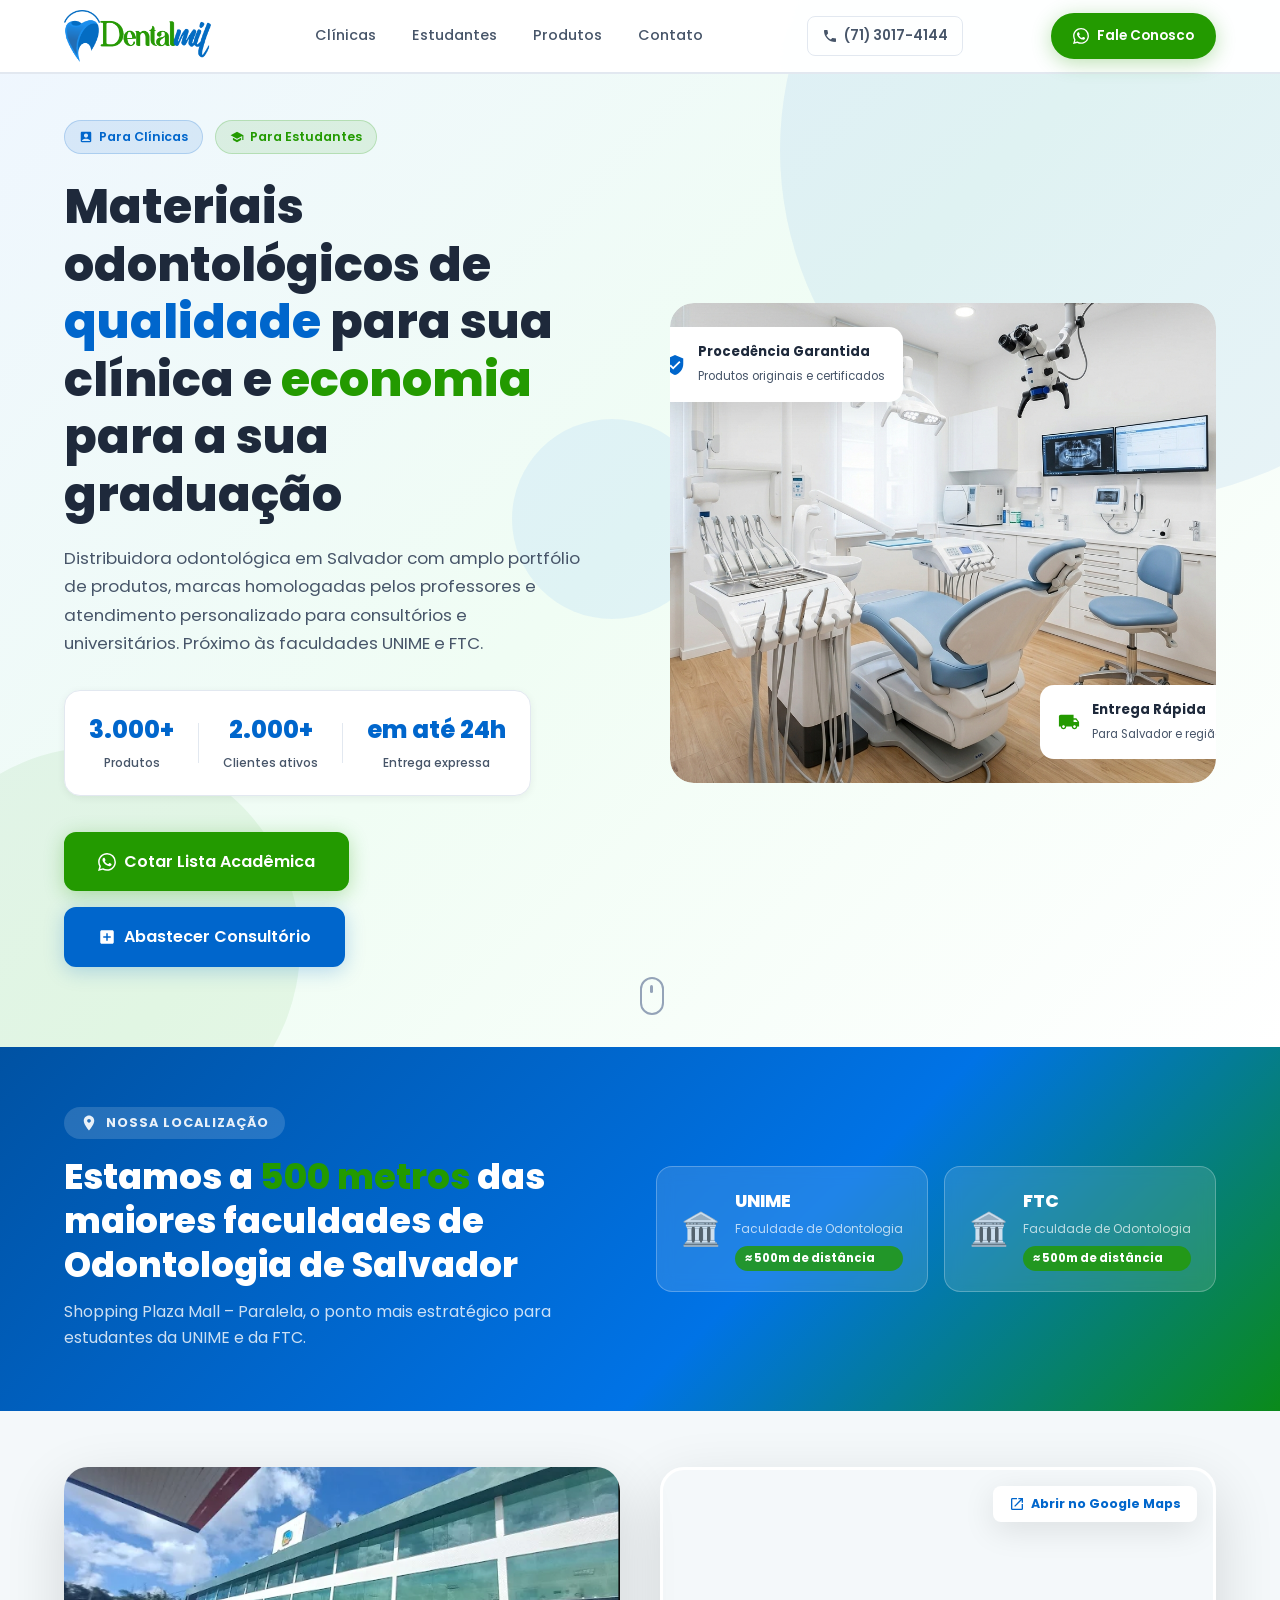
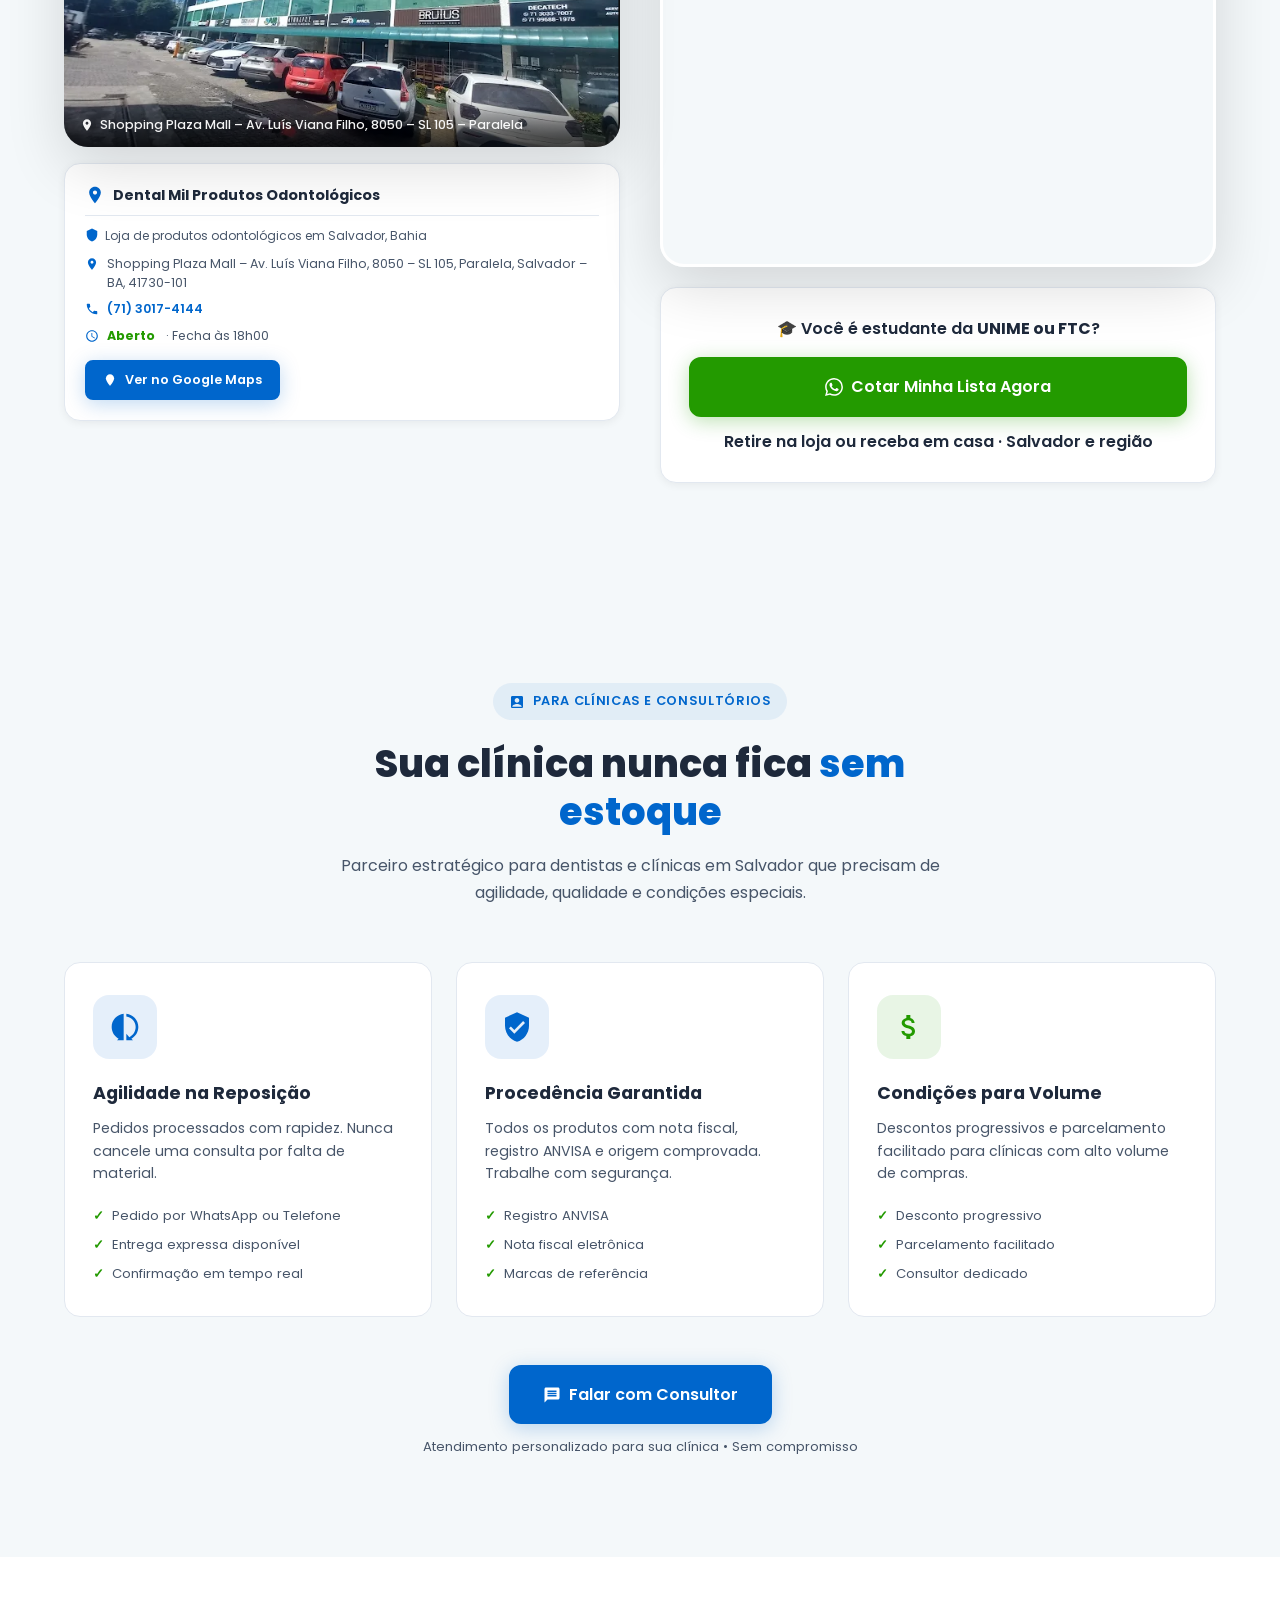
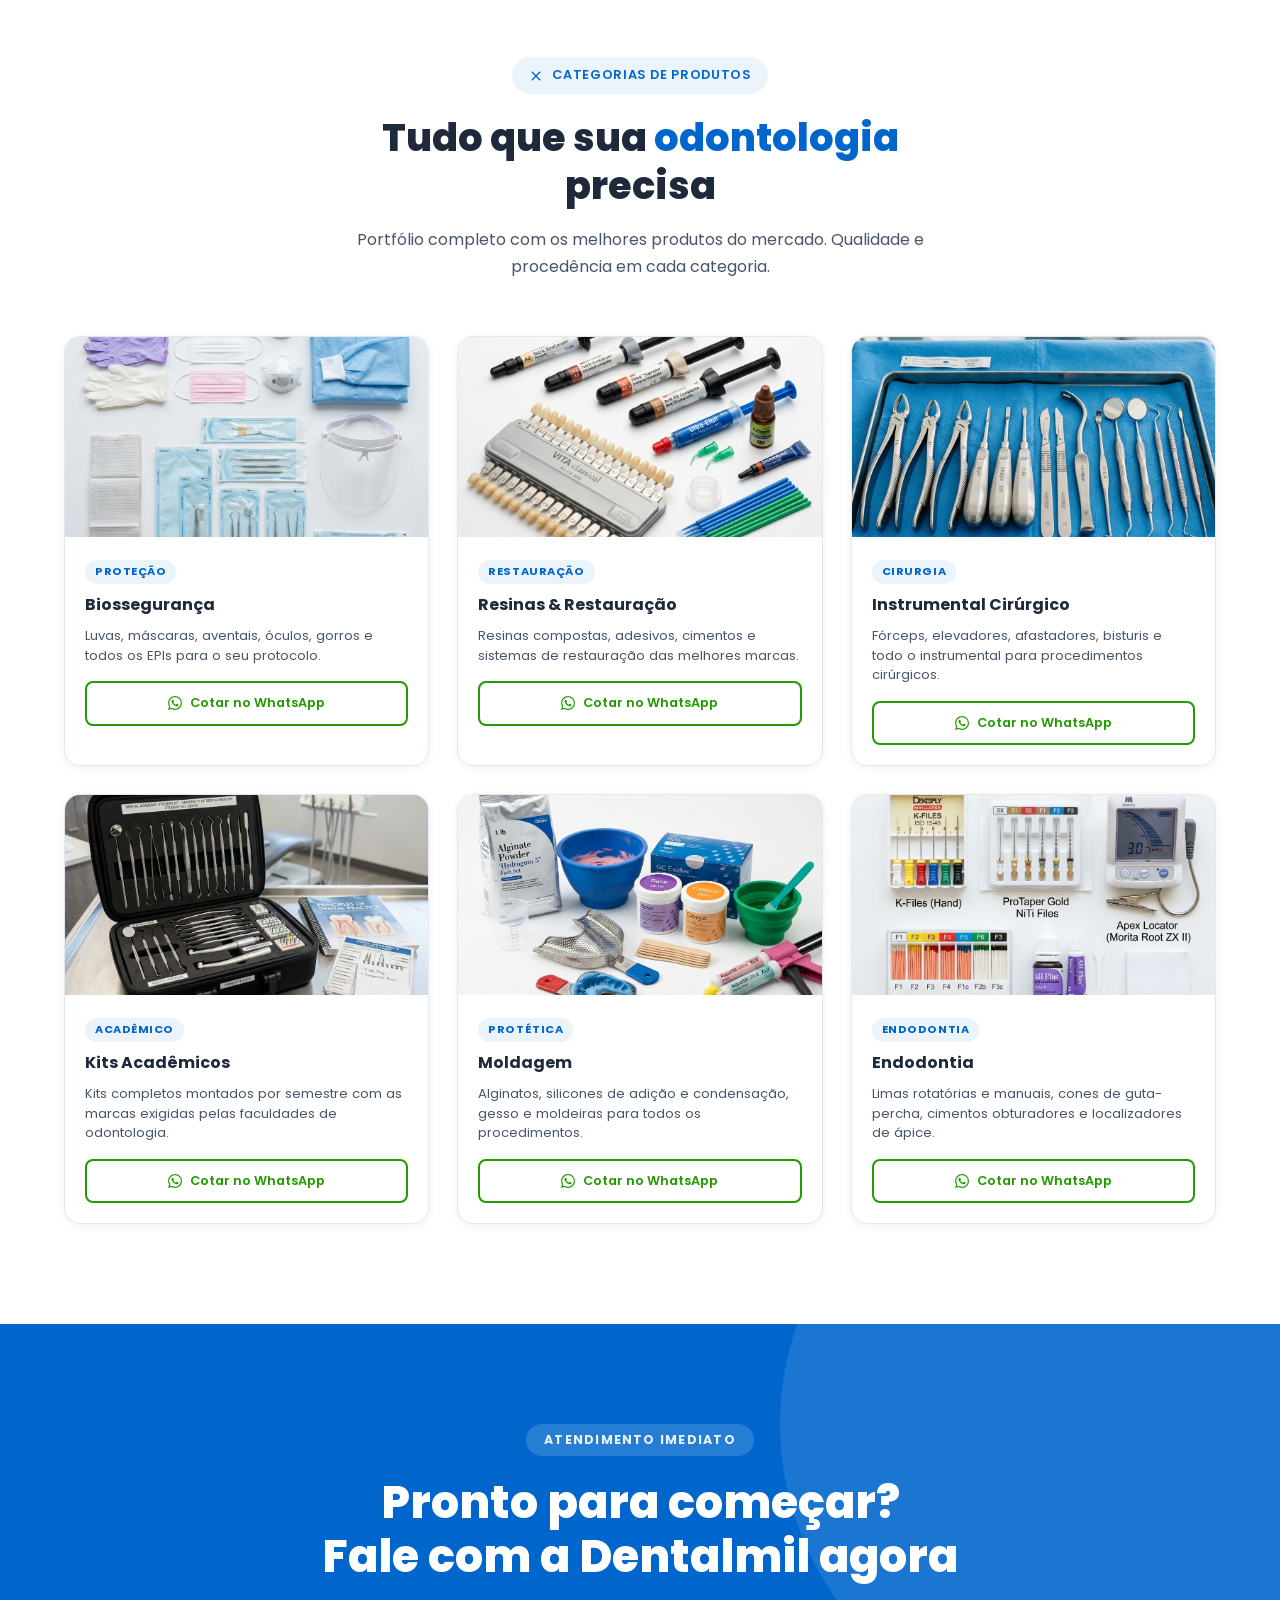
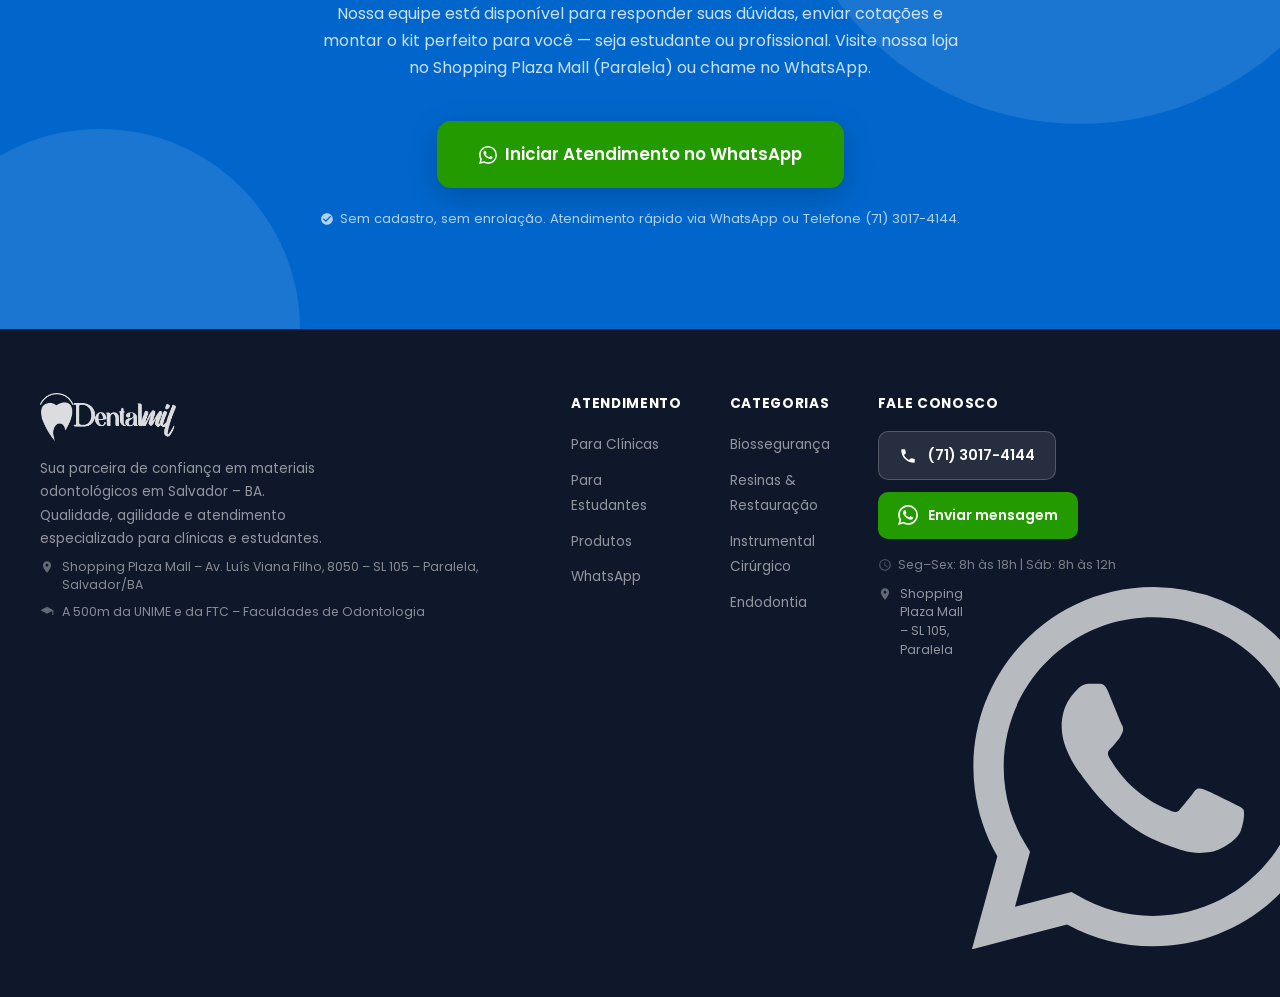
==== index.html @ b2ae80f4 "style: remove foto extra do campus e expande card de endereco para largura total" ====
<!DOCTYPE html>
<html lang="pt-BR">
<head>
  <meta charset="UTF-8" />
  <meta name="viewport" content="width=device-width, initial-scale=1.0" />
  <title>Dentalmil – Distribuidora de Materiais Odontológicos | Clínicas e Estudantes</title>
  <meta name="description" content="A Dentalmil é sua distribuidora odontológica de confiança. Materiais de qualidade para clínicas, consultórios e estudantes de odontologia. Kits acadêmicos, biossegurança, resinas, instrumental cirúrgico e muito mais." />
  <meta name="keywords" content="distribuidora odontológica, materiais odontológicos, kit estudante odontologia, biossegurança odontologia, resinas dentais, instrumental cirúrgico, Dentalmil" />
  <meta property="og:title" content="Dentalmil – Materiais Odontológicos de Qualidade" />
  <meta property="og:description" content="Distribuidora odontológica para clínicas e estudantes. Qualidade garantida, agilidade na entrega." />
  <meta property="og:type" content="website" />
  <link rel="preconnect" href="https://fonts.googleapis.com" />
  <link rel="preconnect" href="https://fonts.gstatic.com" crossorigin />
  <link href="https://fonts.googleapis.com/css2?family=Poppins:wght@300;400;500;600;700;800;900&display=swap" rel="stylesheet" />
<!DOCTYPE html>
<html lang="pt-BR">
<head>
  <meta charset="UTF-8" />
  <meta name="viewport" content="width=device-width, initial-scale=1.0" />
  <title>Dentalmil – Distribuidora de Materiais Odontológicos | Clínicas e Estudantes</title>
  <meta name="description" content="A Dentalmil é sua distribuidora odontológica de confiança em Salvador. Materiais de qualidade para clínicas, consultórios e estudantes de odontologia. Kits acadêmicos, biossegurança, resinas, instrumental cirúrgico e muito mais." />
  <meta name="keywords" content="distribuidora odontológica, materiais odontológicos, kit estudante odontologia, biossegurança odontologia, resinas dentais, instrumental cirúrgico, Dentalmil, Salvador, Paralela, Unime, FTC" />
  <meta property="og:title" content="Dentalmil – Materiais Odontológicos de Qualidade" />
  <meta property="og:description" content="Distribuidora odontológica para clínicas e estudantes em Salvador. Qualidade garantida, agilidade na entrega." />
  <meta property="og:type" content="website" />
  <link rel="preconnect" href="https://fonts.googleapis.com" />
  <link rel="preconnect" href="https://fonts.gstatic.com" crossorigin />
  <link href="https://fonts.googleapis.com/css2?family=Poppins:wght@300;400;500;600;700;800;900&display=swap" rel="stylesheet" />
  <link rel="stylesheet" href="style.css" />
</head>
<body>

  <!-- HEADER FIXO -->
  <header id="header" class="header">
    <div class="header-inner container">
      <a href="#home" class="logo" id="logo-link" aria-label="Dentalmil - Página Inicial">
        <img src="images/logo_dentalmil.png" alt="Dentalmil - Distribuidora de Produtos Odontológicos" class="logo-img" />
      </a>
      <nav class="nav" id="main-nav">
        <ul class="nav-list">
          <li><a href="#clinicas" class="nav-link" id="nav-clinicas">Clínicas</a></li>
          <li><a href="#academico" class="nav-link" id="nav-estudantes">Estudantes</a></li>
          <li><a href="#produtos" class="nav-link" id="nav-produtos">Produtos</a></li>
          <li><a href="#contato" class="nav-link" id="nav-contato">Contato</a></li>
        </ul>
      </nav>
      <a href="tel:+557130174144" class="header-phone" id="header-phone-btn">
        <svg width="16" height="16" viewBox="0 0 24 24" fill="currentColor"><path d="M6.62 10.79c1.44 2.83 3.76 5.14 6.59 6.59l2.2-2.2c.27-.27.67-.36 1.02-.24 1.12.37 2.33.57 3.57.57.55 0 1 .45 1 1V20c0 .55-.45 1-1 1-9.39 0-17-7.61-17-17 0-.55.45-1 1-1h3.5c.55 0 1 .45 1 1 0 1.25.2 2.45.57 3.57.11.35.03.74-.25 1.02l-2.2 2.2z"/></svg>
        (71) 3017-4144
      </a>
      <a href="https://wa.me/5571992194601?text=Ol%C3%A1!%20Vim%20pelo%20site%20da%20Dentalmil%20e%20gostaria%20de%20fazer%20uma%20cota%C3%A7%C3%A3o." target="_blank" rel="noopener noreferrer" class="btn btn-whatsapp btn-pill header-cta" id="header-cta-btn">
        <svg class="icon-whatsapp" viewBox="0 0 24 24" fill="currentColor"><path d="M17.472 14.382c-.297-.149-1.758-.867-2.03-.967-.273-.099-.471-.148-.67.15-.197.297-.767.966-.94 1.164-.173.199-.347.223-.644.075-.297-.15-1.255-.463-2.39-1.475-.883-.788-1.48-1.761-1.653-2.059-.173-.297-.018-.458.13-.606.134-.133.298-.347.446-.52.149-.174.198-.298.298-.497.099-.198.05-.371-.025-.52-.075-.149-.669-1.612-.916-2.207-.242-.579-.487-.5-.669-.51-.173-.008-.371-.01-.57-.01-.198 0-.52.074-.792.372-.272.297-1.04 1.016-1.04 2.479 0 1.462 1.065 2.875 1.213 3.074.149.198 2.096 3.2 5.077 4.487.709.306 1.262.489 1.694.625.712.227 1.36.195 1.871.118.571-.085 1.758-.719 2.006-1.413.248-.694.248-1.289.173-1.413-.074-.124-.272-.198-.57-.347m-5.421 7.403h-.004a9.87 9.87 0 01-5.031-1.378l-.361-.214-3.741.982.998-3.648-.235-.374a9.86 9.86 0 01-1.51-5.26c.001-5.45 4.436-9.884 9.888-9.884 2.64 0 5.122 1.03 6.988 2.898a9.825 9.825 0 012.893 6.994c-.003 5.45-4.437 9.884-9.885 9.884m8.413-18.297A11.815 11.815 0 0012.05 0C5.495 0 .16 5.335.157 11.892c0 2.096.547 4.142 1.588 5.945L.057 24l6.305-1.654a11.882 11.882 0 005.683 1.448h.005c6.554 0 11.89-5.335 11.893-11.893a11.821 11.821 0 00-3.48-8.413z"/></svg>
        Fale Conosco
      </a>
      <button class="hamburger" id="hamburger-btn" aria-label="Abrir menu">
        <span></span><span></span><span></span>
      </button>
    </div>
    <div class="mobile-nav" id="mobile-nav">
      <ul class="mobile-nav-list">
        <li><a href="#clinicas" class="mobile-nav-link" id="mob-nav-clinicas">Clínicas</a></li>
        <li><a href="#academico" class="mobile-nav-link" id="mob-nav-estudantes">Estudantes</a></li>
        <li><a href="#produtos" class="mobile-nav-link" id="mob-nav-produtos">Produtos</a></li>
        <li><a href="#contato" class="mobile-nav-link" id="mob-nav-contato">Contato</a></li>
        <li><a href="tel:+557130174144" class="mobile-nav-link" id="mob-nav-phone">📞 (71) 3017-4144</a></li>
        <li><a href="https://wa.me/5571992194601?text=Ol%C3%A1!%20Vim%20pelo%20site%20da%20Dentalmil." target="_blank" class="btn btn-whatsapp btn-pill mobile-cta" id="mob-cta-btn">Fale Conosco</a></li>
      </ul>
    </div>
  </header>

  <!-- HERO -->
  <section id="home" class="hero">
    <div class="hero-bg-shapes">
      <div class="shape shape-1"></div>
      <div class="shape shape-2"></div>
      <div class="shape shape-3"></div>
    </div>
    <div class="container hero-inner">
      <div class="hero-content" data-animate="fade-up">
        <div class="hero-badges">
          <span class="badge badge-clinic" id="badge-clinic">
            <svg width="14" height="14" viewBox="0 0 24 24" fill="currentColor"><path d="M19 3H5c-1.1 0-2 .9-2 2v14c0 1.1.9 2 2 2h14c1.1 0 2-.9 2-2V5c0-1.1-.9-2-2-2zm-7 3c1.93 0 3.5 1.57 3.5 3.5S13.93 13 12 13s-3.5-1.57-3.5-3.5S10.07 6 12 6zm7 13H5v-.23c0-.62.28-1.2.76-1.58C7.47 15.82 9.64 15 12 15s4.53.82 6.24 2.19c.48.38.76.97.76 1.58V19z"/></svg>
            Para Clínicas
          </span>
          <span class="badge badge-student" id="badge-student">
            <svg width="14" height="14" viewBox="0 0 24 24" fill="currentColor"><path d="M5 13.18v4L12 21l7-3.82v-4L12 17l-7-3.82zM12 3L1 9l11 6 9-4.91V17h2V9L12 3z"/></svg>
            Para Estudantes
          </span>
        </div>
        <h1 class="hero-title">Materiais odontológicos de <span class="highlight-blue">qualidade</span> para sua clínica e <span class="highlight-green">economia</span> para a sua graduação</h1>
        <p class="hero-subtitle">Distribuidora odontológica em Salvador com amplo portfólio de produtos, marcas homologadas pelos professores e atendimento personalizado para consultórios e universitários. Próximo às faculdades UNIME e FTC.</p>
        <div class="hero-stats">
          <div class="stat" id="stat-brands"><strong>3.000+</strong><span>Produtos</span></div>
          <div class="stat-divider"></div>
          <div class="stat" id="stat-clients"><strong>2.000+</strong><span>Clientes ativos</span></div>
          <div class="stat-divider"></div>
          <div class="stat" id="stat-delivery"><strong>em até 24h</strong><span>Entrega expressa</span></div>
        </div>
        <div class="hero-ctas">
          <a href="https://wa.me/5571992194601?text=Ol%C3%A1!%20Vim%20pelo%20site%20da%20Dentalmil%20e%20gostaria%20de%20cotar%20minha%20lista%20acad%C3%AAmica." target="_blank" rel="noopener noreferrer" class="btn btn-whatsapp btn-lg" id="hero-cta-student">
            <svg class="icon-whatsapp" viewBox="0 0 24 24" fill="currentColor"><path d="M17.472 14.382c-.297-.149-1.758-.867-2.03-.967-.273-.099-.471-.148-.67.15-.197.297-.767.966-.94 1.164-.173.199-.347.223-.644.075-.297-.15-1.255-.463-2.39-1.475-.883-.788-1.48-1.761-1.653-2.059-.173-.297-.018-.458.13-.606.134-.133.298-.347.446-.52.149-.174.198-.298.298-.497.099-.198.05-.371-.025-.52-.075-.149-.669-1.612-.916-2.207-.242-.579-.487-.5-.669-.51-.173-.008-.371-.01-.57-.01-.198 0-.52.074-.792.372-.272.297-1.04 1.016-1.04 2.479 0 1.462 1.065 2.875 1.213 3.074.149.198 2.096 3.2 5.077 4.487.709.306 1.262.489 1.694.625.712.227 1.36.195 1.871.118.571-.085 1.758-.719 2.006-1.413.248-.694.248-1.289.173-1.413-.074-.124-.272-.198-.57-.347m-5.421 7.403h-.004a9.87 9.87 0 01-5.031-1.378l-.361-.214-3.741.982.998-3.648-.235-.374a9.86 9.86 0 01-1.51-5.26c.001-5.45 4.436-9.884 9.888-9.884 2.64 0 5.122 1.03 6.988 2.898a9.825 9.825 0 012.893 6.994c-.003 5.45-4.437 9.884-9.885 9.884m8.413-18.297A11.815 11.815 0 0012.05 0C5.495 0 .16 5.335.157 11.892c0 2.096.547 4.142 1.588 5.945L.057 24l6.305-1.654a11.882 11.882 0 005.683 1.448h.005c6.554 0 11.89-5.335 11.893-11.893a11.821 11.821 0 00-3.48-8.413z"/></svg>
            Cotar Lista Acadêmica
          </a>
          <a href="https://wa.me/5571992194601?text=Ol%C3%A1!%20Vim%20pelo%20site%20da%20Dentalmil%20e%20gostaria%20de%20abastecer%20meu%20consult%C3%B3rio." target="_blank" rel="noopener noreferrer" class="btn btn-primary btn-lg" id="hero-cta-clinic">
            <svg width="18" height="18" viewBox="0 0 24 24" fill="currentColor"><path d="M19 3H5c-1.1 0-2 .9-2 2v14c0 1.1.9 2 2 2h14c1.1 0 2-.9 2-2V5c0-1.1-.9-2-2-2zm-2 10h-4v4h-2v-4H7v-2h4V7h2v4h4v2z"/></svg>
            Abastecer Consultório
          </a>
        </div>
      </div>
      <div class="hero-visual" data-animate="fade-left">
        <div class="hero-image-wrapper">
          <img src="images/hero_dental_clinic.png" alt="Consultório odontológico moderno" class="hero-image" />
          <div class="hero-image-badge" id="hero-badge-trust">
            <svg width="22" height="22" viewBox="0 0 24 24" fill="#0066CC"><path d="M12 1L3 5v6c0 5.55 3.84 10.74 9 12 5.16-1.26 9-6.45 9-12V5l-9-4zm-2 16l-4-4 1.41-1.41L10 14.17l6.59-6.59L18 9l-8 8z"/></svg>
            <div><strong>Procedência Garantida</strong><span>Produtos originais e certificados</span></div>
          </div>
          <div class="hero-image-badge hero-image-badge--bottom" id="hero-badge-delivery">
            <svg width="22" height="22" viewBox="0 0 24 24" fill="#239A00"><path d="M20 8h-3V4H3c-1.1 0-2 .9-2 2v11h2c0 1.66 1.34 3 3 3s3-1.34 3-3h6c0 1.66 1.34 3 3 3s3-1.34 3-3h2v-5l-3-4zM6 18.5c-.83 0-1.5-.67-1.5-1.5s.67-1.5 1.5-1.5 1.5.67 1.5 1.5-.67 1.5-1.5 1.5zm13.5-9l1.96 2.5H17V9.5h2.5zm-1.5 9c-.83 0-1.5-.67-1.5-1.5s.67-1.5 1.5-1.5 1.5.67 1.5 1.5-.67 1.5-1.5 1.5z"/></svg>
            <div><strong>Entrega Rápida</strong><span>Para Salvador e região</span></div>
          </div>
        </div>
      </div>
    </div>
    <div class="scroll-indicator">
      <div class="scroll-mouse"><div class="scroll-wheel"></div></div>
    </div>
  </section>

  <!-- LOCALIZAÇÃO – BLOCO DESTAQUE -->
  <section id="localizacao" class="section-location">
    <div class="location-hero-bar">
      <div class="container location-hero-inner">
        <div class="location-hero-text">
          <span class="location-hero-label">
            <svg width="18" height="18" viewBox="0 0 24 24" fill="currentColor"><path d="M12 2C8.13 2 5 5.13 5 9c0 5.25 7 13 7 13s7-7.75 7-13c0-3.87-3.13-7-7-7zm0 9.5c-1.38 0-2.5-1.12-2.5-2.5s1.12-2.5 2.5-2.5 2.5 1.12 2.5 2.5-1.12 2.5-2.5 2.5z"/></svg>
            Nossa Localização
          </span>
          <h2 class="location-hero-title">Estamos a <span class="highlight-green">500 metros</span> das maiores faculdades de Odontologia de Salvador</h2>
          <p class="location-hero-sub">Shopping Plaza Mall – Paralela, o ponto mais estratégico para estudantes da UNIME e da FTC.</p>
        </div>
        <div class="location-dist-cards">
          <div class="dist-card dist-card--unime" id="dist-unime">
            <div class="dist-card-icon">🏛️</div>
            <div class="dist-card-info">
              <strong>UNIME</strong>
              <span>Faculdade de Odontologia</span>
              <div class="dist-pill">≈ 500m de distância</div>
            </div>
          </div>
          <div class="dist-card dist-card--ftc" id="dist-ftc">
            <div class="dist-card-icon">🏛️</div>
            <div class="dist-card-info">
              <strong>FTC</strong>
              <span>Faculdade de Odontologia</span>
              <div class="dist-pill">≈ 500m de distância</div>
            </div>
          </div>
        </div>
      </div>
    </div>

    <div class="container location-body">
      <!-- Coluna Esquerda: Fotos -->
      <div class="location-photos" data-animate="fade-right">
        <div class="location-photo-main">
          <img src="images/shopping_paralela.png" alt="Shopping Plaza Mall – Paralela, Salvador" loading="lazy" />
          <div class="location-photo-caption">
            <svg width="14" height="14" viewBox="0 0 24 24" fill="currentColor"><path d="M12 2C8.13 2 5 5.13 5 9c0 5.25 7 13 7 13s7-7.75 7-13c0-3.87-3.13-7-7-7zm0 9.5c-1.38 0-2.5-1.12-2.5-2.5s1.12-2.5 2.5-2.5 2.5 1.12 2.5 2.5-1.12 2.5-2.5 2.5z"/></svg>
            Shopping Plaza Mall – Av. Luís Viana Filho, 8050 – SL 105 – Paralela
          </div>
        </div>
        <div class="location-photo-secondary">
          <div class="location-info-card" id="location-info-card">
            <div class="loc-info-header">
              <svg width="20" height="20" viewBox="0 0 24 24" fill="#0066CC"><path d="M12 2C8.13 2 5 5.13 5 9c0 5.25 7 13 7 13s7-7.75 7-13c0-3.87-3.13-7-7-7zm0 9.5c-1.38 0-2.5-1.12-2.5-2.5s1.12-2.5 2.5-2.5 2.5 1.12 2.5 2.5-1.12 2.5-2.5 2.5z"/></svg>
              <strong>Dental Mil Produtos Odontológicos</strong>
            </div>
            <div class="loc-info-verified">
              <svg width="14" height="14" viewBox="0 0 24 24" fill="#0066CC"><path d="M12 1L3 5v6c0 5.55 3.84 10.74 9 12 5.16-1.26 9-6.45 9-12V5l-9-4z"/></svg>
              Loja de produtos odontológicos em Salvador, Bahia
            </div>
            <ul class="loc-info-list">
              <li>
                <svg width="14" height="14" viewBox="0 0 24 24" fill="currentColor"><path d="M12 2C8.13 2 5 5.13 5 9c0 5.25 7 13 7 13s7-7.75 7-13c0-3.87-3.13-7-7-7zm0 9.5c-1.38 0-2.5-1.12-2.5-2.5s1.12-2.5 2.5-2.5 2.5 1.12 2.5 2.5-1.12 2.5-2.5 2.5z"/></svg>
                <span>Shopping Plaza Mall – Av. Luís Viana Filho, 8050 – SL 105, Paralela, Salvador – BA, 41730-101</span>
              </li>
              <li>
                <svg width="14" height="14" viewBox="0 0 24 24" fill="currentColor"><path d="M6.62 10.79c1.44 2.83 3.76 5.14 6.59 6.59l2.2-2.2c.27-.27.67-.36 1.02-.24 1.12.37 2.33.57 3.57.57.55 0 1 .45 1 1V20c0 .55-.45 1-1 1-9.39 0-17-7.61-17-17 0-.55.45-1 1-1h3.5c.55 0 1 .45 1 1 0 1.25.2 2.45.57 3.57.11.35.03.74-.25 1.02l-2.2 2.2z"/></svg>
                <a href="tel:+557130174144">(71) 3017-4144</a>
              </li>
              <li>
                <svg width="14" height="14" viewBox="0 0 24 24" fill="currentColor"><path d="M11.99 2C6.47 2 2 6.48 2 12s4.47 10 9.99 10C17.52 22 22 17.52 22 12S17.52 2 11.99 2zM12 20c-4.42 0-8-3.58-8-8s3.58-8 8-8 8 3.58 8 8-3.58 8-8 8zm.5-13H11v6l5.25 3.15.75-1.23-4.5-2.67V7z"/></svg>
                <span class="loc-open">Aberto</span>&nbsp;· Fecha às 18h00
              </li>
            </ul>
            <a href="https://maps.google.com/?q=Shopping+Plaza+Mall+Av+Luis+Viana+Filho+8050+SL+105+Paralela+Salvador+BA" target="_blank" rel="noopener noreferrer" class="btn btn-primary btn-sm loc-maps-btn" id="loc-maps-btn">
              <svg width="14" height="14" viewBox="0 0 24 24" fill="currentColor"><path d="M12 2C8.13 2 5 5.13 5 9c0 5.25 7 13 7 13s7-7.75 7-13c0-3.87-3.13-7-7-7z"/></svg>
              Ver no Google Maps
            </a>
          </div>
        </div>
      </div>

      <!-- Coluna Direita: Mapa -->
      <div class="location-map-col" data-animate="fade-left">
        <div class="location-map-wrapper" id="location-map">
          <iframe
            title="Localização Dental Mil – Shopping Plaza Mall Paralela Salvador"
            src="https://maps.google.com/maps?q=Shopping+Plaza+Mall+Av+Luis+Viana+Filho+8050+Paralela+Salvador+BA+Brazil&output=embed&z=16"
            width="100%" height="100%"
            style="border:0;" allowfullscreen="" loading="lazy"
            referrerpolicy="no-referrer-when-downgrade">
          </iframe>
          <a href="https://maps.google.com/?q=Shopping+Plaza+Mall+Av+Luis+Viana+Filho+8050+SL+105+Paralela+Salvador+BA" target="_blank" rel="noopener noreferrer" class="map-open-btn" id="map-open-btn">
            <svg width="16" height="16" viewBox="0 0 24 24" fill="currentColor"><path d="M19 19H5V5h7V3H5a2 2 0 00-2 2v14a2 2 0 002 2h14a2 2 0 002-2v-7h-2v7zM14 3v2h3.59l-9.83 9.83 1.41 1.41L19 6.41V10h2V3h-7z"/></svg>
            Abrir no Google Maps
          </a>
        </div>
        <div class="location-cta-box" id="location-cta-box">
          <p>🎓 Você é estudante da <strong>UNIME ou FTC</strong>?</p>
          <a href="https://wa.me/5571992194601?text=Ol%C3%A1!%20Sou%20estudante%20da%20UNIME%2FFTC%20e%20gostaria%20de%20cotar%20minha%20lista%20acad%C3%AAmica." target="_blank" rel="noopener noreferrer" class="btn btn-whatsapp btn-lg" id="loc-cta-student-btn">
            <svg class="icon-whatsapp" viewBox="0 0 24 24" fill="currentColor"><path d="M17.472 14.382c-.297-.149-1.758-.867-2.03-.967-.273-.099-.471-.148-.67.15-.197.297-.767.966-.94 1.164-.173.199-.347.223-.644.075-.297-.15-1.255-.463-2.39-1.475-.883-.788-1.48-1.761-1.653-2.059-.173-.297-.018-.458.13-.606.134-.133.298-.347.446-.52.149-.174.198-.298.298-.497.099-.198.05-.371-.025-.52-.075-.149-.669-1.612-.916-2.207-.242-.579-.487-.5-.669-.51-.173-.008-.371-.01-.57-.01-.198 0-.52.074-.792.372-.272.297-1.04 1.016-1.04 2.479 0 1.462 1.065 2.875 1.213 3.074.149.198 2.096 3.2 5.077 4.487.709.306 1.262.489 1.694.625.712.227 1.36.195 1.871.118.571-.085 1.758-.719 2.006-1.413.248-.694.248-1.289.173-1.413-.074-.124-.272-.198-.57-.347m-5.421 7.403h-.004a9.87 9.87 0 01-5.031-1.378l-.361-.214-3.741.982.998-3.648-.235-.374a9.86 9.86 0 01-1.51-5.26c.001-5.45 4.436-9.884 9.888-9.884 2.64 0 5.122 1.03 6.988 2.898a9.825 9.825 0 012.893 6.994c-.003 5.45-4.437 9.884-9.885 9.884m8.413-18.297A11.815 11.815 0 0012.05 0C5.495 0 .16 5.335.157 11.892c0 2.096.547 4.142 1.588 5.945L.057 24l6.305-1.654a11.882 11.882 0 005.683 1.448h.005c6.554 0 11.89-5.335 11.893-11.893a11.821 11.821 0 00-3.48-8.413z"/></svg>
            Cotar Minha Lista Agora
          </a>
          <p class="loc-cta-note">Retire na loja ou receba em casa · Salvador e região</p>
        </div>
      </div>
    </div>
  </section>

  <!-- PARA CLÍNICAS -->
  <section id="clinicas" class="section-clinics">
    <div class="container">
      <div class="section-label" data-animate="fade-up">
        <svg width="16" height="16" viewBox="0 0 24 24" fill="currentColor"><path d="M19 3H5c-1.1 0-2 .9-2 2v14c0 1.1.9 2 2 2h14c1.1 0 2-.9 2-2V5c0-1.1-.9-2-2-2zm-7 3c1.93 0 3.5 1.57 3.5 3.5S13.93 13 12 13s-3.5-1.57-3.5-3.5S10.07 6 12 6zm7 13H5v-.23c0-.62.28-1.2.76-1.58C7.47 15.82 9.64 15 12 15s4.53.82 6.24 2.19c.48.38.76.97.76 1.58V19z"/></svg>
        Para Clínicas e Consultórios
      </div>
      <div class="section-header" data-animate="fade-up">
        <h2 class="section-title">Sua clínica nunca fica <span class="highlight-blue">sem estoque</span></h2>
        <p class="section-subtitle">Parceiro estratégico para dentistas e clínicas em Salvador que precisam de agilidade, qualidade e condições especiais.</p>
      </div>
      <div class="clinics-cards" data-animate="fade-up">
        <div class="clinic-card" id="clinic-card-agility">
          <div class="clinic-card-icon clinic-card-icon--blue">
            <svg width="32" height="32" viewBox="0 0 24 24" fill="currentColor"><path d="M13 2.05v2.02c3.95.49 7 3.85 7 7.93 0 3.21-1.81 6-4.72 7.72L13 17v5h5l-1.22-1.22C19.91 19.07 22 15.76 22 12c0-5.18-3.95-9.45-9-9.95zM11 2.05C5.95 2.55 2 6.82 2 12c0 3.76 2.09 7.07 5.22 8.78L6 22h5V2.05z"/></svg>
          </div>
          <h3>Agilidade na Reposição</h3>
          <p>Pedidos processados com rapidez. Nunca cancele uma consulta por falta de material.</p>
          <ul class="clinic-card-features">
            <li><span class="check-icon">✓</span> Pedido por WhatsApp ou Telefone</li>
            <li><span class="check-icon">✓</span> Entrega expressa disponível</li>
            <li><span class="check-icon">✓</span> Confirmação em tempo real</li>
          </ul>
        </div>
        <div class="clinic-card" id="clinic-card-quality">
          <div class="clinic-card-icon clinic-card-icon--blue">
            <svg width="32" height="32" viewBox="0 0 24 24" fill="currentColor"><path d="M12 1L3 5v6c0 5.55 3.84 10.74 9 12 5.16-1.26 9-6.45 9-12V5l-9-4zm-2 16l-4-4 1.41-1.41L10 14.17l6.59-6.59L18 9l-8 8z"/></svg>
          </div>
          <h3>Procedência Garantida</h3>
          <p>Todos os produtos com nota fiscal, registro ANVISA e origem comprovada. Trabalhe com segurança.</p>
          <ul class="clinic-card-features">
            <li><span class="check-icon">✓</span> Registro ANVISA</li>
            <li><span class="check-icon">✓</span> Nota fiscal eletrônica</li>
            <li><span class="check-icon">✓</span> Marcas de referência</li>
          </ul>
        </div>
        <div class="clinic-card" id="clinic-card-conditions">
          <div class="clinic-card-icon clinic-card-icon--green">
            <svg width="32" height="32" viewBox="0 0 24 24" fill="currentColor"><path d="M11.8 10.9c-2.27-.59-3-1.2-3-2.15 0-1.09 1.01-1.85 2.7-1.85 1.78 0 2.44.85 2.5 2.1h2.21c-.07-1.72-1.12-3.3-3.21-3.81V3h-3v2.16c-1.94.42-3.5 1.68-3.5 3.61 0 2.31 1.91 3.46 4.7 4.13 2.5.6 3 1.48 3 2.41 0 .69-.49 1.79-2.7 1.79-2.06 0-2.87-.92-2.98-2.1h-2.2c.12 2.19 1.76 3.42 3.68 3.83V21h3v-2.15c1.95-.37 3.5-1.5 3.5-3.55 0-2.84-2.43-3.81-4.7-4.4z"/></svg>
          </div>
          <h3>Condições para Volume</h3>
          <p>Descontos progressivos e parcelamento facilitado para clínicas com alto volume de compras.</p>
          <ul class="clinic-card-features">
            <li><span class="check-icon">✓</span> Desconto progressivo</li>
            <li><span class="check-icon">✓</span> Parcelamento facilitado</li>
            <li><span class="check-icon">✓</span> Consultor dedicado</li>
          </ul>
        </div>
      </div>
      <div class="clinics-cta" data-animate="fade-up">
        <a href="https://wa.me/5571992194601?text=Ol%C3%A1!%20Vim%20pelo%20site%20da%20Dentalmil%20e%20gostaria%20de%20falar%20com%20um%20consultor%20para%20minha%20cl%C3%ADnica." target="_blank" rel="noopener noreferrer" class="btn btn-primary btn-lg" id="clinic-contact-btn">
          <svg width="18" height="18" viewBox="0 0 24 24" fill="currentColor"><path d="M20 2H4c-1.1 0-2 .9-2 2v18l4-4h14c1.1 0 2-.9 2-2V4c0-1.1-.9-2-2-2zm-2 12H6v-2h12v2zm0-3H6V9h12v2zm0-3H6V6h12v2z"/></svg>
          Falar com Consultor
        </a>
        <p class="clinics-cta-note">Atendimento personalizado para sua clínica • Sem compromisso</p>
      </div>
    </div>
  </section>

  <!-- VITRINE DE PRODUTOS -->
  <section id="produtos" class="section-products">
    <div class="container">
      <div class="section-label" data-animate="fade-up">
        <svg width="16" height="16" viewBox="0 0 24 24" fill="currentColor"><path d="M19 6.41L17.59 5 12 10.59 6.41 5 5 6.41 10.59 12 5 17.59 6.41 19 12 13.41 17.59 19 19 17.59 13.41 12z"/></svg>
        Categorias de Produtos
      </div>
      <div class="section-header" data-animate="fade-up">
        <h2 class="section-title">Tudo que sua <span class="highlight-blue">odontologia</span> precisa</h2>
        <p class="section-subtitle">Portfólio completo com os melhores produtos do mercado. Qualidade e procedência em cada categoria.</p>
      </div>
      <div class="products-grid" data-animate="fade-up">
        <div class="product-card" id="product-biosafety">
          <div class="product-image-wrapper">
            <img src="images/product_biosafety.png" alt="Produtos de biossegurança odontológica" class="product-image" loading="lazy" />
            <div class="product-overlay">
              <a href="https://wa.me/5571992194601?text=Ol%C3%A1!%20Gostaria%20de%20cotar%20Biosseguran%C3%A7a." target="_blank" class="btn btn-whatsapp btn-sm product-overlay-btn" id="product-biosafety-btn">
                <svg viewBox="0 0 24 24" fill="currentColor"><path d="M17.472 14.382c-.297-.149-1.758-.867-2.03-.967-.273-.099-.471-.148-.67.15-.197.297-.767.966-.94 1.164-.173.199-.347.223-.644.075-.297-.15-1.255-.463-2.39-1.475-.883-.788-1.48-1.761-1.653-2.059-.173-.297-.018-.458.13-.606.134-.133.298-.347.446-.52.149-.174.198-.298.298-.497.099-.198.05-.371-.025-.52-.075-.149-.669-1.612-.916-2.207-.242-.579-.487-.5-.669-.51-.173-.008-.371-.01-.57-.01-.198 0-.52.074-.792.372-.272.297-1.04 1.016-1.04 2.479 0 1.462 1.065 2.875 1.213 3.074.149.198 2.096 3.2 5.077 4.487.709.306 1.262.489 1.694.625.712.227 1.36.195 1.871.118.571-.085 1.758-.719 2.006-1.413.248-.694.248-1.289.173-1.413-.074-.124-.272-.198-.57-.347m-5.421 7.403h-.004a9.87 9.87 0 01-5.031-1.378l-.361-.214-3.741.982.998-3.648-.235-.374a9.86 9.86 0 01-1.51-5.26c.001-5.45 4.436-9.884 9.888-9.884 2.64 0 5.122 1.03 6.988 2.898a9.825 9.825 0 012.893 6.994c-.003 5.45-4.437 9.884-9.885 9.884m8.413-18.297A11.815 11.815 0 0012.05 0C5.495 0 .16 5.335.157 11.892c0 2.096.547 4.142 1.588 5.945L.057 24l6.305-1.654a11.882 11.882 0 005.683 1.448h.005c6.554 0 11.89-5.335 11.893-11.893a11.821 11.821 0 00-3.48-8.413z"/></svg>
                Cotar no WhatsApp
              </a>
            </div>
          </div>
          <div class="product-info">
            <span class="product-category-tag">Proteção</span>
            <h3 class="product-name">Biossegurança</h3>
            <p class="product-desc">Luvas, máscaras, aventais, óculos, gorros e todos os EPIs para o seu protocolo.</p>
            <a href="https://wa.me/5571992194601?text=Ol%C3%A1!%20Gostaria%20de%20cotar%20Biosseguran%C3%A7a." target="_blank" class="btn btn-outline-green btn-sm product-cta" id="product-biosafety-cta"><svg viewBox="0 0 24 24" fill="currentColor"><path d="M17.472 14.382c-.297-.149-1.758-.867-2.03-.967-.273-.099-.471-.148-.67.15-.197.297-.767.966-.94 1.164-.173.199-.347.223-.644.075-.297-.15-1.255-.463-2.39-1.475-.883-.788-1.48-1.761-1.653-2.059-.173-.297-.018-.458.13-.606.134-.133.298-.347.446-.52.149-.174.198-.298.298-.497.099-.198.05-.371-.025-.52-.075-.149-.669-1.612-.916-2.207-.242-.579-.487-.5-.669-.51-.173-.008-.371-.01-.57-.01-.198 0-.52.074-.792.372-.272.297-1.04 1.016-1.04 2.479 0 1.462 1.065 2.875 1.213 3.074.149.198 2.096 3.2 5.077 4.487.709.306 1.262.489 1.694.625.712.227 1.36.195 1.871.118.571-.085 1.758-.719 2.006-1.413.248-.694.248-1.289.173-1.413-.074-.124-.272-.198-.57-.347m-5.421 7.403h-.004a9.87 9.87 0 01-5.031-1.378l-.361-.214-3.741.982.998-3.648-.235-.374a9.86 9.86 0 01-1.51-5.26c.001-5.45 4.436-9.884 9.888-9.884 2.64 0 5.122 1.03 6.988 2.898a9.825 9.825 0 012.893 6.994c-.003 5.45-4.437 9.884-9.885 9.884m8.413-18.297A11.815 11.815 0 0012.05 0C5.495 0 .16 5.335.157 11.892c0 2.096.547 4.142 1.588 5.945L.057 24l6.305-1.654a11.882 11.882 0 005.683 1.448h.005c6.554 0 11.89-5.335 11.893-11.893a11.821 11.821 0 00-3.48-8.413z"/></svg>Cotar no WhatsApp</a>
          </div>
        </div>
        <div class="product-card" id="product-resins">
          <div class="product-image-wrapper">
            <img src="images/product_resins.png" alt="Resinas compostas e materiais de restauração" class="product-image" loading="lazy" />
            <div class="product-overlay">
              <a href="https://wa.me/5571992194601?text=Ol%C3%A1!%20Gostaria%20de%20cotar%20Resinas." target="_blank" class="btn btn-whatsapp btn-sm product-overlay-btn" id="product-resins-btn"><svg viewBox="0 0 24 24" fill="currentColor"><path d="M17.472 14.382c-.297-.149-1.758-.867-2.03-.967-.273-.099-.471-.148-.67.15-.197.297-.767.966-.94 1.164-.173.199-.347.223-.644.075-.297-.15-1.255-.463-2.39-1.475-.883-.788-1.48-1.761-1.653-2.059-.173-.297-.018-.458.13-.606.134-.133.298-.347.446-.52.149-.174.198-.298.298-.497.099-.198.05-.371-.025-.52-.075-.149-.669-1.612-.916-2.207-.242-.579-.487-.5-.669-.51-.173-.008-.371-.01-.57-.01-.198 0-.52.074-.792.372-.272.297-1.04 1.016-1.04 2.479 0 1.462 1.065 2.875 1.213 3.074.149.198 2.096 3.2 5.077 4.487.709.306 1.262.489 1.694.625.712.227 1.36.195 1.871.118.571-.085 1.758-.719 2.006-1.413.248-.694.248-1.289.173-1.413-.074-.124-.272-.198-.57-.347m-5.421 7.403h-.004a9.87 9.87 0 01-5.031-1.378l-.361-.214-3.741.982.998-3.648-.235-.374a9.86 9.86 0 01-1.51-5.26c.001-5.45 4.436-9.884 9.888-9.884 2.64 0 5.122 1.03 6.988 2.898a9.825 9.825 0 012.893 6.994c-.003 5.45-4.437 9.884-9.885 9.884m8.413-18.297A11.815 11.815 0 0012.05 0C5.495 0 .16 5.335.157 11.892c0 2.096.547 4.142 1.588 5.945L.057 24l6.305-1.654a11.882 11.882 0 005.683 1.448h.005c6.554 0 11.89-5.335 11.893-11.893a11.821 11.821 0 00-3.48-8.413z"/></svg>Cotar no WhatsApp</a>
            </div>
          </div>
          <div class="product-info">
            <span class="product-category-tag">Restauração</span>
            <h3 class="product-name">Resinas & Restauração</h3>
            <p class="product-desc">Resinas compostas, adesivos, cimentos e sistemas de restauração das melhores marcas.</p>
            <a href="https://wa.me/5571992194601?text=Ol%C3%A1!%20Gostaria%20de%20cotar%20Resinas." target="_blank" class="btn btn-outline-green btn-sm product-cta" id="product-resins-cta"><svg viewBox="0 0 24 24" fill="currentColor"><path d="M17.472 14.382c-.297-.149-1.758-.867-2.03-.967-.273-.099-.471-.148-.67.15-.197.297-.767.966-.94 1.164-.173.199-.347.223-.644.075-.297-.15-1.255-.463-2.39-1.475-.883-.788-1.48-1.761-1.653-2.059-.173-.297-.018-.458.13-.606.134-.133.298-.347.446-.52.149-.174.198-.298.298-.497.099-.198.05-.371-.025-.52-.075-.149-.669-1.612-.916-2.207-.242-.579-.487-.5-.669-.51-.173-.008-.371-.01-.57-.01-.198 0-.52.074-.792.372-.272.297-1.04 1.016-1.04 2.479 0 1.462 1.065 2.875 1.213 3.074.149.198 2.096 3.2 5.077 4.487.709.306 1.262.489 1.694.625.712.227 1.36.195 1.871.118.571-.085 1.758-.719 2.006-1.413.248-.694.248-1.289.173-1.413-.074-.124-.272-.198-.57-.347m-5.421 7.403h-.004a9.87 9.87 0 01-5.031-1.378l-.361-.214-3.741.982.998-3.648-.235-.374a9.86 9.86 0 01-1.51-5.26c.001-5.45 4.436-9.884 9.888-9.884 2.64 0 5.122 1.03 6.988 2.898a9.825 9.825 0 012.893 6.994c-.003 5.45-4.437 9.884-9.885 9.884m8.413-18.297A11.815 11.815 0 0012.05 0C5.495 0 .16 5.335.157 11.892c0 2.096.547 4.142 1.588 5.945L.057 24l6.305-1.654a11.882 11.882 0 005.683 1.448h.005c6.554 0 11.89-5.335 11.893-11.893a11.821 11.821 0 00-3.48-8.413z"/></svg>Cotar no WhatsApp</a>
          </div>
        </div>
        <div class="product-card" id="product-surgical">
          <div class="product-image-wrapper">
            <img src="images/product_surgical.png" alt="Instrumental cirúrgico odontológico" class="product-image" loading="lazy" />
            <div class="product-overlay">
              <a href="https://wa.me/5571992194601?text=Ol%C3%A1!%20Gostaria%20de%20cotar%20Instrumental%20Cir%C3%BArgico." target="_blank" class="btn btn-whatsapp btn-sm product-overlay-btn" id="product-surgical-btn"><svg viewBox="0 0 24 24" fill="currentColor"><path d="M17.472 14.382c-.297-.149-1.758-.867-2.03-.967-.273-.099-.471-.148-.67.15-.197.297-.767.966-.94 1.164-.173.199-.347.223-.644.075-.297-.15-1.255-.463-2.39-1.475-.883-.788-1.48-1.761-1.653-2.059-.173-.297-.018-.458.13-.606.134-.133.298-.347.446-.52.149-.174.198-.298.298-.497.099-.198.05-.371-.025-.52-.075-.149-.669-1.612-.916-2.207-.242-.579-.487-.5-.669-.51-.173-.008-.371-.01-.57-.01-.198 0-.52.074-.792.372-.272.297-1.04 1.016-1.04 2.479 0 1.462 1.065 2.875 1.213 3.074.149.198 2.096 3.2 5.077 4.487.709.306 1.262.489 1.694.625.712.227 1.36.195 1.871.118.571-.085 1.758-.719 2.006-1.413.248-.694.248-1.289.173-1.413-.074-.124-.272-.198-.57-.347m-5.421 7.403h-.004a9.87 9.87 0 01-5.031-1.378l-.361-.214-3.741.982.998-3.648-.235-.374a9.86 9.86 0 01-1.51-5.26c.001-5.45 4.436-9.884 9.888-9.884 2.64 0 5.122 1.03 6.988 2.898a9.825 9.825 0 012.893 6.994c-.003 5.45-4.437 9.884-9.885 9.884m8.413-18.297A11.815 11.815 0 0012.05 0C5.495 0 .16 5.335.157 11.892c0 2.096.547 4.142 1.588 5.945L.057 24l6.305-1.654a11.882 11.882 0 005.683 1.448h.005c6.554 0 11.89-5.335 11.893-11.893a11.821 11.821 0 00-3.48-8.413z"/></svg>Cotar no WhatsApp</a>
            </div>
          </div>
          <div class="product-info">
            <span class="product-category-tag">Cirurgia</span>
            <h3 class="product-name">Instrumental Cirúrgico</h3>
            <p class="product-desc">Fórceps, elevadores, afastadores, bisturis e todo o instrumental para procedimentos cirúrgicos.</p>
            <a href="https://wa.me/5571992194601?text=Ol%C3%A1!%20Gostaria%20de%20cotar%20Instrumental%20Cir%C3%BArgico." target="_blank" class="btn btn-outline-green btn-sm product-cta" id="product-surgical-cta"><svg viewBox="0 0 24 24" fill="currentColor"><path d="M17.472 14.382c-.297-.149-1.758-.867-2.03-.967-.273-.099-.471-.148-.67.15-.197.297-.767.966-.94 1.164-.173.199-.347.223-.644.075-.297-.15-1.255-.463-2.39-1.475-.883-.788-1.48-1.761-1.653-2.059-.173-.297-.018-.458.13-.606.134-.133.298-.347.446-.52.149-.174.198-.298.298-.497.099-.198.05-.371-.025-.52-.075-.149-.669-1.612-.916-2.207-.242-.579-.487-.5-.669-.51-.173-.008-.371-.01-.57-.01-.198 0-.52.074-.792.372-.272.297-1.04 1.016-1.04 2.479 0 1.462 1.065 2.875 1.213 3.074.149.198 2.096 3.2 5.077 4.487.709.306 1.262.489 1.694.625.712.227 1.36.195 1.871.118.571-.085 1.758-.719 2.006-1.413.248-.694.248-1.289.173-1.413-.074-.124-.272-.198-.57-.347m-5.421 7.403h-.004a9.87 9.87 0 01-5.031-1.378l-.361-.214-3.741.982.998-3.648-.235-.374a9.86 9.86 0 01-1.51-5.26c.001-5.45 4.436-9.884 9.888-9.884 2.64 0 5.122 1.03 6.988 2.898a9.825 9.825 0 012.893 6.994c-.003 5.45-4.437 9.884-9.885 9.884m8.413-18.297A11.815 11.815 0 0012.05 0C5.495 0 .16 5.335.157 11.892c0 2.096.547 4.142 1.588 5.945L.057 24l6.305-1.654a11.882 11.882 0 005.683 1.448h.005c6.554 0 11.89-5.335 11.893-11.893a11.821 11.821 0 00-3.48-8.413z"/></svg>Cotar no WhatsApp</a>
          </div>
        </div>
        <div class="product-card" id="product-academic">
          <div class="product-image-wrapper">
            <img src="images/product_academic_kit.png" alt="Kits acadêmicos para estudantes de odontologia" class="product-image" loading="lazy" />
            <div class="product-overlay">
              <a href="https://wa.me/5571992194601?text=Ol%C3%A1!%20Gostaria%20de%20cotar%20Kits%20Acad%C3%AAmicos." target="_blank" class="btn btn-whatsapp btn-sm product-overlay-btn" id="product-academic-btn"><svg viewBox="0 0 24 24" fill="currentColor"><path d="M17.472 14.382c-.297-.149-1.758-.867-2.03-.967-.273-.099-.471-.148-.67.15-.197.297-.767.966-.94 1.164-.173.199-.347.223-.644.075-.297-.15-1.255-.463-2.39-1.475-.883-.788-1.48-1.761-1.653-2.059-.173-.297-.018-.458.13-.606.134-.133.298-.347.446-.52.149-.174.198-.298.298-.497.099-.198.05-.371-.025-.52-.075-.149-.669-1.612-.916-2.207-.242-.579-.487-.5-.669-.51-.173-.008-.371-.01-.57-.01-.198 0-.52.074-.792.372-.272.297-1.04 1.016-1.04 2.479 0 1.462 1.065 2.875 1.213 3.074.149.198 2.096 3.2 5.077 4.487.709.306 1.262.489 1.694.625.712.227 1.36.195 1.871.118.571-.085 1.758-.719 2.006-1.413.248-.694.248-1.289.173-1.413-.074-.124-.272-.198-.57-.347m-5.421 7.403h-.004a9.87 9.87 0 01-5.031-1.378l-.361-.214-3.741.982.998-3.648-.235-.374a9.86 9.86 0 01-1.51-5.26c.001-5.45 4.436-9.884 9.888-9.884 2.64 0 5.122 1.03 6.988 2.898a9.825 9.825 0 012.893 6.994c-.003 5.45-4.437 9.884-9.885 9.884m8.413-18.297A11.815 11.815 0 0012.05 0C5.495 0 .16 5.335.157 11.892c0 2.096.547 4.142 1.588 5.945L.057 24l6.305-1.654a11.882 11.882 0 005.683 1.448h.005c6.554 0 11.89-5.335 11.893-11.893a11.821 11.821 0 00-3.48-8.413z"/></svg>Cotar no WhatsApp</a>
            </div>
          </div>
          <div class="product-info">
            <span class="product-category-tag">Acadêmico</span>
            <h3 class="product-name">Kits Acadêmicos</h3>
            <p class="product-desc">Kits completos montados por semestre com as marcas exigidas pelas faculdades de odontologia.</p>
            <a href="https://wa.me/5571992194601?text=Ol%C3%A1!%20Gostaria%20de%20cotar%20Kits%20Acad%C3%AAmicos." target="_blank" class="btn btn-outline-green btn-sm product-cta" id="product-academic-cta"><svg viewBox="0 0 24 24" fill="currentColor"><path d="M17.472 14.382c-.297-.149-1.758-.867-2.03-.967-.273-.099-.471-.148-.67.15-.197.297-.767.966-.94 1.164-.173.199-.347.223-.644.075-.297-.15-1.255-.463-2.39-1.475-.883-.788-1.48-1.761-1.653-2.059-.173-.297-.018-.458.13-.606.134-.133.298-.347.446-.52.149-.174.198-.298.298-.497.099-.198.05-.371-.025-.52-.075-.149-.669-1.612-.916-2.207-.242-.579-.487-.5-.669-.51-.173-.008-.371-.01-.57-.01-.198 0-.52.074-.792.372-.272.297-1.04 1.016-1.04 2.479 0 1.462 1.065 2.875 1.213 3.074.149.198 2.096 3.2 5.077 4.487.709.306 1.262.489 1.694.625.712.227 1.36.195 1.871.118.571-.085 1.758-.719 2.006-1.413.248-.694.248-1.289.173-1.413-.074-.124-.272-.198-.57-.347m-5.421 7.403h-.004a9.87 9.87 0 01-5.031-1.378l-.361-.214-3.741.982.998-3.648-.235-.374a9.86 9.86 0 01-1.51-5.26c.001-5.45 4.436-9.884 9.888-9.884 2.64 0 5.122 1.03 6.988 2.898a9.825 9.825 0 012.893 6.994c-.003 5.45-4.437 9.884-9.885 9.884m8.413-18.297A11.815 11.815 0 0012.05 0C5.495 0 .16 5.335.157 11.892c0 2.096.547 4.142 1.588 5.945L.057 24l6.305-1.654a11.882 11.882 0 005.683 1.448h.005c6.554 0 11.89-5.335 11.893-11.893a11.821 11.821 0 00-3.48-8.413z"/></svg>Cotar no WhatsApp</a>
          </div>
        </div>
        <div class="product-card" id="product-molding">
          <div class="product-image-wrapper">
            <img src="images/product_molding.png" alt="Materiais de moldagem odontológica" class="product-image" loading="lazy" />
            <div class="product-overlay">
              <a href="https://wa.me/5571992194601?text=Ol%C3%A1!%20Gostaria%20de%20cotar%20Moldagem." target="_blank" class="btn btn-whatsapp btn-sm product-overlay-btn" id="product-molding-btn"><svg viewBox="0 0 24 24" fill="currentColor"><path d="M17.472 14.382c-.297-.149-1.758-.867-2.03-.967-.273-.099-.471-.148-.67.15-.197.297-.767.966-.94 1.164-.173.199-.347.223-.644.075-.297-.15-1.255-.463-2.39-1.475-.883-.788-1.48-1.761-1.653-2.059-.173-.297-.018-.458.13-.606.134-.133.298-.347.446-.52.149-.174.198-.298.298-.497.099-.198.05-.371-.025-.52-.075-.149-.669-1.612-.916-2.207-.242-.579-.487-.5-.669-.51-.173-.008-.371-.01-.57-.01-.198 0-.52.074-.792.372-.272.297-1.04 1.016-1.04 2.479 0 1.462 1.065 2.875 1.213 3.074.149.198 2.096 3.2 5.077 4.487.709.306 1.262.489 1.694.625.712.227 1.36.195 1.871.118.571-.085 1.758-.719 2.006-1.413.248-.694.248-1.289.173-1.413-.074-.124-.272-.198-.57-.347m-5.421 7.403h-.004a9.87 9.87 0 01-5.031-1.378l-.361-.214-3.741.982.998-3.648-.235-.374a9.86 9.86 0 01-1.51-5.26c.001-5.45 4.436-9.884 9.888-9.884 2.64 0 5.122 1.03 6.988 2.898a9.825 9.825 0 012.893 6.994c-.003 5.45-4.437 9.884-9.885 9.884m8.413-18.297A11.815 11.815 0 0012.05 0C5.495 0 .16 5.335.157 11.892c0 2.096.547 4.142 1.588 5.945L.057 24l6.305-1.654a11.882 11.882 0 005.683 1.448h.005c6.554 0 11.89-5.335 11.893-11.893a11.821 11.821 0 00-3.48-8.413z"/></svg>Cotar no WhatsApp</a>
            </div>
          </div>
          <div class="product-info">
            <span class="product-category-tag">Protética</span>
            <h3 class="product-name">Moldagem</h3>
            <p class="product-desc">Alginatos, silicones de adição e condensação, gesso e moldeiras para todos os procedimentos.</p>
            <a href="https://wa.me/5571992194601?text=Ol%C3%A1!%20Gostaria%20de%20cotar%20Moldagem." target="_blank" class="btn btn-outline-green btn-sm product-cta" id="product-molding-cta"><svg viewBox="0 0 24 24" fill="currentColor"><path d="M17.472 14.382c-.297-.149-1.758-.867-2.03-.967-.273-.099-.471-.148-.67.15-.197.297-.767.966-.94 1.164-.173.199-.347.223-.644.075-.297-.15-1.255-.463-2.39-1.475-.883-.788-1.48-1.761-1.653-2.059-.173-.297-.018-.458.13-.606.134-.133.298-.347.446-.52.149-.174.198-.298.298-.497.099-.198.05-.371-.025-.52-.075-.149-.669-1.612-.916-2.207-.242-.579-.487-.5-.669-.51-.173-.008-.371-.01-.57-.01-.198 0-.52.074-.792.372-.272.297-1.04 1.016-1.04 2.479 0 1.462 1.065 2.875 1.213 3.074.149.198 2.096 3.2 5.077 4.487.709.306 1.262.489 1.694.625.712.227 1.36.195 1.871.118.571-.085 1.758-.719 2.006-1.413.248-.694.248-1.289.173-1.413-.074-.124-.272-.198-.57-.347m-5.421 7.403h-.004a9.87 9.87 0 01-5.031-1.378l-.361-.214-3.741.982.998-3.648-.235-.374a9.86 9.86 0 01-1.51-5.26c.001-5.45 4.436-9.884 9.888-9.884 2.64 0 5.122 1.03 6.988 2.898a9.825 9.825 0 012.893 6.994c-.003 5.45-4.437 9.884-9.885 9.884m8.413-18.297A11.815 11.815 0 0012.05 0C5.495 0 .16 5.335.157 11.892c0 2.096.547 4.142 1.588 5.945L.057 24l6.305-1.654a11.882 11.882 0 005.683 1.448h.005c6.554 0 11.89-5.335 11.893-11.893a11.821 11.821 0 00-3.48-8.413z"/></svg>Cotar no WhatsApp</a>
          </div>
        </div>
        <div class="product-card" id="product-endodontics">
          <div class="product-image-wrapper">
            <img src="images/product_endodontics.png" alt="Materiais de endodontia: limas e cones" class="product-image" loading="lazy" />
            <div class="product-overlay">
              <a href="https://wa.me/5571992194601?text=Ol%C3%A1!%20Gostaria%20de%20cotar%20Endodontia." target="_blank" class="btn btn-whatsapp btn-sm product-overlay-btn" id="product-endo-btn"><svg viewBox="0 0 24 24" fill="currentColor"><path d="M17.472 14.382c-.297-.149-1.758-.867-2.03-.967-.273-.099-.471-.148-.67.15-.197.297-.767.966-.94 1.164-.173.199-.347.223-.644.075-.297-.15-1.255-.463-2.39-1.475-.883-.788-1.48-1.761-1.653-2.059-.173-.297-.018-.458.13-.606.134-.133.298-.347.446-.52.149-.174.198-.298.298-.497.099-.198.05-.371-.025-.52-.075-.149-.669-1.612-.916-2.207-.242-.579-.487-.5-.669-.51-.173-.008-.371-.01-.57-.01-.198 0-.52.074-.792.372-.272.297-1.04 1.016-1.04 2.479 0 1.462 1.065 2.875 1.213 3.074.149.198 2.096 3.2 5.077 4.487.709.306 1.262.489 1.694.625.712.227 1.36.195 1.871.118.571-.085 1.758-.719 2.006-1.413.248-.694.248-1.289.173-1.413-.074-.124-.272-.198-.57-.347m-5.421 7.403h-.004a9.87 9.87 0 01-5.031-1.378l-.361-.214-3.741.982.998-3.648-.235-.374a9.86 9.86 0 01-1.51-5.26c.001-5.45 4.436-9.884 9.888-9.884 2.64 0 5.122 1.03 6.988 2.898a9.825 9.825 0 012.893 6.994c-.003 5.45-4.437 9.884-9.885 9.884m8.413-18.297A11.815 11.815 0 0012.05 0C5.495 0 .16 5.335.157 11.892c0 2.096.547 4.142 1.588 5.945L.057 24l6.305-1.654a11.882 11.882 0 005.683 1.448h.005c6.554 0 11.89-5.335 11.893-11.893a11.821 11.821 0 00-3.48-8.413z"/></svg>Cotar no WhatsApp</a>
            </div>
          </div>
          <div class="product-info">
            <span class="product-category-tag">Endodontia</span>
            <h3 class="product-name">Endodontia</h3>
            <p class="product-desc">Limas rotatórias e manuais, cones de guta-percha, cimentos obturadores e localizadores de ápice.</p>
            <a href="https://wa.me/5571992194601?text=Ol%C3%A1!%20Gostaria%20de%20cotar%20Endodontia." target="_blank" class="btn btn-outline-green btn-sm product-cta" id="product-endo-cta"><svg viewBox="0 0 24 24" fill="currentColor"><path d="M17.472 14.382c-.297-.149-1.758-.867-2.03-.967-.273-.099-.471-.148-.67.15-.197.297-.767.966-.94 1.164-.173.199-.347.223-.644.075-.297-.15-1.255-.463-2.39-1.475-.883-.788-1.48-1.761-1.653-2.059-.173-.297-.018-.458.13-.606.134-.133.298-.347.446-.52.149-.174.198-.298.298-.497.099-.198.05-.371-.025-.52-.075-.149-.669-1.612-.916-2.207-.242-.579-.487-.5-.669-.51-.173-.008-.371-.01-.57-.01-.198 0-.52.074-.792.372-.272.297-1.04 1.016-1.04 2.479 0 1.462 1.065 2.875 1.213 3.074.149.198 2.096 3.2 5.077 4.487.709.306 1.262.489 1.694.625.712.227 1.36.195 1.871.118.571-.085 1.758-.719 2.006-1.413.248-.694.248-1.289.173-1.413-.074-.124-.272-.198-.57-.347m-5.421 7.403h-.004a9.87 9.87 0 01-5.031-1.378l-.361-.214-3.741.982.998-3.648-.235-.374a9.86 9.86 0 01-1.51-5.26c.001-5.45 4.436-9.884 9.888-9.884 2.64 0 5.122 1.03 6.988 2.898a9.825 9.825 0 012.893 6.994c-.003 5.45-4.437 9.884-9.885 9.884m8.413-18.297A11.815 11.815 0 0012.05 0C5.495 0 .16 5.335.157 11.892c0 2.096.547 4.142 1.588 5.945L.057 24l6.305-1.654a11.882 11.882 0 005.683 1.448h.005c6.554 0 11.89-5.335 11.893-11.893a11.821 11.821 0 00-3.48-8.413z"/></svg>Cotar no WhatsApp</a>
          </div>
        </div>
      </div>
    </div>
  </section>

  <!-- CTA FINAL -->
  <section id="contato" class="section-cta-final">
    <div class="cta-final-bg">
      <div class="cta-bg-blob cta-bg-blob-1"></div>
      <div class="cta-bg-blob cta-bg-blob-2"></div>
    </div>
    <div class="container cta-final-inner" data-animate="fade-up">
      <span class="cta-final-label">Atendimento Imediato</span>
      <h2 class="cta-final-title">Pronto para começar?<br/>Fale com a Dentalmil agora</h2>
      <p class="cta-final-subtitle">Nossa equipe está disponível para responder suas dúvidas, enviar cotações e montar o kit perfeito para você — seja estudante ou profissional. Visite nossa loja no Shopping Plaza Mall (Paralela) ou chame no WhatsApp.</p>
      <a href="https://wa.me/5571992194601?text=Ol%C3%A1!%20Vim%20pelo%20site%20da%20Dentalmil%20e%20gostaria%20de%20fazer%20uma%20cota%C3%A7%C3%A3o." target="_blank" rel="noopener noreferrer" class="btn btn-whatsapp btn-xl cta-final-btn" id="final-cta-btn">
        <svg class="icon-whatsapp" viewBox="0 0 24 24" fill="currentColor"><path d="M17.472 14.382c-.297-.149-1.758-.867-2.03-.967-.273-.099-.471-.148-.67.15-.197.297-.767.966-.94 1.164-.173.199-.347.223-.644.075-.297-.15-1.255-.463-2.39-1.475-.883-.788-1.48-1.761-1.653-2.059-.173-.297-.018-.458.13-.606.134-.133.298-.347.446-.52.149-.174.198-.298.298-.497.099-.198.05-.371-.025-.52-.075-.149-.669-1.612-.916-2.207-.242-.579-.487-.5-.669-.51-.173-.008-.371-.01-.57-.01-.198 0-.52.074-.792.372-.272.297-1.04 1.016-1.04 2.479 0 1.462 1.065 2.875 1.213 3.074.149.198 2.096 3.2 5.077 4.487.709.306 1.262.489 1.694.625.712.227 1.36.195 1.871.118.571-.085 1.758-.719 2.006-1.413.248-.694.248-1.289.173-1.413-.074-.124-.272-.198-.57-.347m-5.421 7.403h-.004a9.87 9.87 0 01-5.031-1.378l-.361-.214-3.741.982.998-3.648-.235-.374a9.86 9.86 0 01-1.51-5.26c.001-5.45 4.436-9.884 9.888-9.884 2.64 0 5.122 1.03 6.988 2.898a9.825 9.825 0 012.893 6.994c-.003 5.45-4.437 9.884-9.885 9.884m8.413-18.297A11.815 11.815 0 0012.05 0C5.495 0 .16 5.335.157 11.892c0 2.096.547 4.142 1.588 5.945L.057 24l6.305-1.654a11.882 11.882 0 005.683 1.448h.005c6.554 0 11.89-5.335 11.893-11.893a11.821 11.821 0 00-3.48-8.413z"/></svg>
        Iniciar Atendimento no WhatsApp
      </a>
      <p class="cta-final-note">
        <svg width="14" height="14" viewBox="0 0 24 24" fill="currentColor"><path d="M12 2C6.48 2 2 6.48 2 12s4.48 10 10 10 10-4.48 10-10S17.52 2 12 2zm-2 15l-5-5 1.41-1.41L10 14.17l7.59-7.59L19 8l-9 9z"/></svg>
        Sem cadastro, sem enrolação. Atendimento rápido via WhatsApp ou Telefone (71) 3017-4144.
      </p>
    </div>
  </section>

  <!-- FOOTER -->
  <footer class="footer">
    <div class="container footer-inner">
      <div class="footer-brand">
        <img src="images/logo_dentalmil.png" alt="Dentalmil" class="footer-logo-img" />
        <p class="footer-brand-desc">Sua parceira de confiança em materiais odontológicos em Salvador – BA. Qualidade, agilidade e atendimento especializado para clínicas e estudantes.</p>
        <div class="footer-address">
          <svg width="14" height="14" viewBox="0 0 24 24" fill="currentColor"><path d="M12 2C8.13 2 5 5.13 5 9c0 5.25 7 13 7 13s7-7.75 7-13c0-3.87-3.13-7-7-7zm0 9.5c-1.38 0-2.5-1.12-2.5-2.5s1.12-2.5 2.5-2.5 2.5 1.12 2.5 2.5-1.12 2.5-2.5 2.5z"/></svg>
          <span>Shopping Plaza Mall – Av. Luís Viana Filho, 8050 – SL 105 – Paralela, Salvador/BA</span>
        </div>
        <div class="footer-address">
          <svg width="14" height="14" viewBox="0 0 24 24" fill="currentColor"><path d="M12 3L1 9l11 6 9-4.91V17h2V9L12 3z"/></svg>
          <span>A 500m da UNIME e da FTC – Faculdades de Odontologia</span>
        </div>
      </div>
      <div class="footer-links">
        <div class="footer-col">
          <h4>Atendimento</h4>
          <ul>
            <li><a href="#clinicas" id="footer-link-clinicas">Para Clínicas</a></li>
            <li><a href="#academico" id="footer-link-estudantes">Para Estudantes</a></li>
            <li><a href="#produtos" id="footer-link-produtos">Produtos</a></li>
            <li><a href="https://wa.me/5571992194601" target="_blank" id="footer-link-whatsapp">WhatsApp</a></li>
          </ul>
        </div>
        <div class="footer-col">
          <h4>Categorias</h4>
          <ul>
            <li><a href="https://wa.me/5571992194601?text=Cotar%20Biosseguran%C3%A7a" target="_blank" id="footer-link-biosafety">Biossegurança</a></li>
            <li><a href="https://wa.me/5571992194601?text=Cotar%20Resinas" target="_blank" id="footer-link-resins">Resinas & Restauração</a></li>
            <li><a href="https://wa.me/5571992194601?text=Cotar%20Instrumental" target="_blank" id="footer-link-surgical">Instrumental Cirúrgico</a></li>
            <li><a href="https://wa.me/5571992194601?text=Cotar%20Endodontia" target="_blank" id="footer-link-endo">Endodontia</a></li>
          </ul>
        </div>
      </div>
      <div class="footer-contact">
        <h4>Fale Conosco</h4>
        <a href="tel:+557130174144" class="footer-phone-btn" id="footer-phone-btn">
          <svg width="18" height="18" viewBox="0 0 24 24" fill="currentColor"><path d="M6.62 10.79c1.44 2.83 3.76 5.14 6.59 6.59l2.2-2.2c.27-.27.67-.36 1.02-.24 1.12.37 2.33.57 3.57.57.55 0 1 .45 1 1V20c0 .55-.45 1-1 1-9.39 0-17-7.61-17-17 0-.55.45-1 1-1h3.5c.55 0 1 .45 1 1 0 1.25.2 2.45.57 3.57.11.35.03.74-.25 1.02l-2.2 2.2z"/></svg>
          (71) 3017-4144
        </a>
        <a href="https://wa.me/5571992194601?text=Ol%C3%A1!%20Vim%20pelo%20site%20da%20Dentalmil." target="_blank" class="footer-whatsapp-btn" id="footer-whatsapp-btn">
          <svg viewBox="0 0 24 24" fill="currentColor"><path d="M17.472 14.382c-.297-.149-1.758-.867-2.03-.967-.273-.099-.471-.148-.67.15-.197.297-.767.966-.94 1.164-.173.199-.347.223-.644.075-.297-.15-1.255-.463-2.39-1.475-.883-.788-1.48-1.761-1.653-2.059-.173-.297-.018-.458.13-.606.134-.133.298-.347.446-.52.149-.174.198-.298.298-.497.099-.198.05-.371-.025-.52-.075-.149-.669-1.612-.916-2.207-.242-.579-.487-.5-.669-.51-.173-.008-.371-.01-.57-.01-.198 0-.52.074-.792.372-.272.297-1.04 1.016-1.04 2.479 0 1.462 1.065 2.875 1.213 3.074.149.198 2.096 3.2 5.077 4.487.709.306 1.262.489 1.694.625.712.227 1.36.195 1.871.118.571-.085 1.758-.719 2.006-1.413.248-.694.248-1.289.173-1.413-.074-.124-.272-.198-.57-.347m-5.421 7.403h-.004a9.87 9.87 0 01-5.031-1.378l-.361-.214-3.741.982.998-3.648-.235-.374a9.86 9.86 0 01-1.51-5.26c.001-5.45 4.436-9.884 9.888-9.884 2.64 0 5.122 1.03 6.988 2.898a9.825 9.825 0 012.893 6.994c-.003 5.45-4.437 9.884-9.885 9.884m8.413-18.297A11.815 11.815 0 0012.05 0C5.495 0 .16 5.335.157 11.892c0 2.096.547 4.142 1.588 5.945L.057 24l6.305-1.654a11.882 11.882 0 005.683 1.448h.005c6.554 0 11.89-5.335 11.893-11.893a11.821 11.821 0 00-3.48-8.413z"/></svg>
          Enviar mensagem
        </a>
        <p class="footer-hours"><svg width="14" height="14" viewBox="0 0 24 24" fill="currentColor"><path d="M11.99 2C6.47 2 2 6.48 2 12s4.47 10 9.99 10C17.52 22 22 17.52 22 12S17.52 2 11.99 2zM12 20c-4.42 0-8-3.58-8-8s3.58-8 8-8 8 3.58 8 8-3.58 8-8 8zm.5-13H11v6l5.25 3.15.75-1.23-4.5-2.67V7z"/></svg> Seg–Sex: 8h às 18h | Sáb: 8h às 12h</p>
        <div class="footer-address" style="margin-top:10px;">
          <svg width="14" height="14" viewBox="0 0 24 24" fill="currentColor"><path d="M12 2C8.13 2 5 5.13 5 9c0 5.25 7 13 7 13s7-7.75 7-13c0-3.87-3.13-7-7-7zm0 9.5c-1.38 0-2.5-1.12-2.5-2.5s1.12-2.5 2.5-2.5 2.5 1.12 2.5 2.5-1.12 2.5-2.5 2.5z"/></svg>
          <a href="https://maps.google.com/?q=Shopping+Plaza+Mall+Av+Luis+Viana+Filho+8050+Salvador+BA" target="_blank" style="color:rgba(255,255,255,0.55);">Shopping Plaza Mall – SL 105, Paralela</a>
    <div class="whatsapp-float-pulse"></div>
    <div class="whatsapp-float-pulse whatsapp-float-pulse-2"></div>
    <svg viewBox="0 0 24 24" fill="white"><path d="M17.472 14.382c-.297-.149-1.758-.867-2.03-.967-.273-.099-.471-.148-.67.15-.197.297-.767.966-.94 1.164-.173.199-.347.223-.644.075-.297-.15-1.255-.463-2.39-1.475-.883-.788-1.48-1.761-1.653-2.059-.173-.297-.018-.458.13-.606.134-.133.298-.347.446-.52.149-.174.198-.298.298-.497.099-.198.05-.371-.025-.52-.075-.149-.669-1.612-.916-2.207-.242-.579-.487-.5-.669-.51-.173-.008-.371-.01-.57-.01-.198 0-.52.074-.792.372-.272.297-1.04 1.016-1.04 2.479 0 1.462 1.065 2.875 1.213 3.074.149.198 2.096 3.2 5.077 4.487.709.306 1.262.489 1.694.625.712.227 1.36.195 1.871.118.571-.085 1.758-.719 2.006-1.413.248-.694.248-1.289.173-1.413-.074-.124-.272-.198-.57-.347m-5.421 7.403h-.004a9.87 9.87 0 01-5.031-1.378l-.361-.214-3.741.982.998-3.648-.235-.374a9.86 9.86 0 01-1.51-5.26c.001-5.45 4.436-9.884 9.888-9.884 2.64 0 5.122 1.03 6.988 2.898a9.825 9.825 0 012.893 6.994c-.003 5.45-4.437 9.884-9.885 9.884m8.413-18.297A11.815 11.815 0 0012.05 0C5.495 0 .16 5.335.157 11.892c0 2.096.547 4.142 1.588 5.945L.057 24l6.305-1.654a11.882 11.882 0 005.683 1.448h.005c6.554 0 11.89-5.335 11.893-11.893a11.821 11.821 0 00-3.48-8.413z"/></svg>
    <span class="whatsapp-float-tooltip">Fale conosco!</span>
  </a>

  <script src="main.js"></script>
</body>
</html>
---- style.css ----
/* ===== RESET & BASE ===== */
*, *::before, *::after { box-sizing: border-box; margin: 0; padding: 0; }
html { scroll-behavior: smooth; font-size: 16px; }
body {
  font-family: 'Poppins', sans-serif;
  color: #1E293B;
  background: #FFFFFF;
  overflow-x: hidden;
  line-height: 1.6;
}
img { display: block; width: 100%; object-fit: cover; }
a { text-decoration: none; color: inherit; }
ul { list-style: none; }

/* ===== CSS VARIABLES ===== */
:root {
  --blue: #0066CC;
  --blue-light: #0073E6;
  --blue-dark: #0052A3;
  --green: #239A00;
  --green-light: #2BA600;
  --green-dark: #1A7800;
  --white: #FFFFFF;
  --gray-bg: #F4F8FA;
  --text-dark: #1E293B;
  --text-mid: #475569;
  --text-light: #94A3B8;
  --border: #E2E8F0;
  --shadow-sm: 0 2px 8px rgba(0,0,0,0.06);
  --shadow-md: 0 8px 32px rgba(0,0,0,0.10);
  --shadow-lg: 0 20px 60px rgba(0,0,0,0.14);
  --radius-sm: 8px;
  --radius-md: 16px;
  --radius-lg: 24px;
  --radius-xl: 32px;
  --transition: all 0.3s cubic-bezier(0.4, 0, 0.2, 1);
}

/* ===== CONTAINER ===== */
.container {
  max-width: 1200px;
  margin: 0 auto;
  padding: 0 24px;
}

/* ===== BUTTONS ===== */
.btn {
  display: inline-flex;
  align-items: center;
  gap: 8px;
  font-family: 'Poppins', sans-serif;
  font-weight: 600;
  cursor: pointer;
  border: 2px solid transparent;
  transition: var(--transition);
  text-decoration: none;
  white-space: nowrap;
}
.btn svg { width: 18px; height: 18px; flex-shrink: 0; }
.icon-whatsapp { width: 18px; height: 18px; }

.btn-whatsapp {
  background: var(--green);
  color: var(--white);
  border-color: var(--green);
  padding: 12px 24px;
  border-radius: var(--radius-sm);
  font-size: 0.9rem;
  box-shadow: 0 4px 20px rgba(35,154,0,0.30);
}
.btn-whatsapp:hover {
  background: var(--green-dark);
  border-color: var(--green-dark);
  transform: translateY(-2px);
  box-shadow: 0 8px 30px rgba(35,154,0,0.40);
}

.btn-primary {
  background: var(--blue);
  color: var(--white);
  border-color: var(--blue);
  padding: 12px 24px;
  border-radius: var(--radius-sm);
  font-size: 0.9rem;
  box-shadow: 0 4px 20px rgba(0,102,204,0.25);
}
.btn-primary:hover {
  background: var(--blue-dark);
  border-color: var(--blue-dark);
  transform: translateY(-2px);
  box-shadow: 0 8px 30px rgba(0,102,204,0.35);
}

.btn-outline-green {
  background: transparent;
  color: var(--green);
  border-color: var(--green);
  padding: 10px 20px;
  border-radius: var(--radius-sm);
  font-size: 0.875rem;
}
.btn-outline-green:hover {
  background: var(--green);
  color: var(--white);
  transform: translateY(-1px);
}

.btn-pill { border-radius: 50px; }
.btn-sm { padding: 8px 16px; font-size: 0.8rem; }
.btn-sm svg { width: 14px; height: 14px; }
.btn-lg { padding: 15px 32px; font-size: 1rem; border-radius: 12px; }
.btn-xl { padding: 18px 44px; font-size: 1.1rem; border-radius: 14px; }
.btn-block { width: 100%; justify-content: center; margin-top: 32px; }

/* ===== HEADER ===== */
.header {
  position: fixed;
  top: 0; left: 0; right: 0;
  z-index: 1000;
  background: rgba(255,255,255,0.95);
  backdrop-filter: blur(12px);
  -webkit-backdrop-filter: blur(12px);
  border-bottom: 1px solid var(--border);
  transition: var(--transition);
}
.header.scrolled {
  box-shadow: var(--shadow-md);
}
.header-inner {
  display: flex;
  align-items: center;
  justify-content: space-between;
  gap: 24px;
  height: 72px;
}

/* Logo */
.logo {
  display: flex;
  align-items: center;
  gap: 12px;
  flex-shrink: 0;
}
.logo-mark { flex-shrink: 0; }
.logo-text { display: flex; flex-direction: column; line-height: 1.2; }
.logo-name { font-size: 1.3rem; font-weight: 400; color: var(--text-dark); }
.logo-name strong { font-weight: 800; color: var(--blue); }
.logo-tagline { font-size: 0.65rem; font-weight: 500; color: var(--text-mid); text-transform: uppercase; letter-spacing: 0.05em; }

/* Nav */
.nav-list { display: flex; align-items: center; gap: 4px; }
.nav-link {
  display: block;
  padding: 8px 16px;
  font-size: 0.9rem;
  font-weight: 500;
  color: var(--text-mid);
  border-radius: 8px;
  transition: var(--transition);
}
.nav-link:hover { color: var(--blue); background: rgba(0,102,204,0.06); }

/* Header CTA */
.header-cta { font-size: 0.85rem; padding: 10px 20px; }
.header-cta svg { width: 16px; height: 16px; }

/* Hamburger */
.hamburger {
  display: none;
  flex-direction: column;
  gap: 5px;
  background: none;
  border: none;
  cursor: pointer;
  padding: 4px;
}
.hamburger span {
  display: block;
  width: 24px;
  height: 2px;
  background: var(--text-dark);
  border-radius: 2px;
  transition: var(--transition);
}
.hamburger.open span:nth-child(1) { transform: rotate(45deg) translate(5px, 5px); }
.hamburger.open span:nth-child(2) { opacity: 0; }
.hamburger.open span:nth-child(3) { transform: rotate(-45deg) translate(5px, -5px); }

/* Mobile Nav */
.mobile-nav {
  max-height: 0;
  overflow: hidden;
  background: var(--white);
  border-top: 1px solid var(--border);
  transition: max-height 0.35s ease;
}
.mobile-nav.open { max-height: 400px; }
.mobile-nav-list { padding: 16px 24px 24px; display: flex; flex-direction: column; gap: 8px; }
.mobile-nav-link {
  display: block;
  padding: 10px 16px;
  font-size: 1rem;
  font-weight: 500;
  color: var(--text-mid);
  border-radius: 8px;
}
.mobile-nav-link:hover { color: var(--blue); background: rgba(0,102,204,0.06); }
.mobile-cta { margin-top: 8px; justify-content: center; }

/* ===== HERO ===== */
.hero {
  position: relative;
  min-height: 100vh;
  background: linear-gradient(135deg, #EFF6FF 0%, #F0FDF4 50%, #FFFFFF 100%);
  padding: 120px 0 80px;
  overflow: hidden;
  display: flex;
  flex-direction: column;
}

/* Hero background shapes */
.hero-bg-shapes { position: absolute; inset: 0; overflow: hidden; pointer-events: none; }
.shape {
  position: absolute;
  border-radius: 50%;
  opacity: 0.07;
}
.shape-1 {
  width: 700px; height: 700px;
  background: var(--blue);
  top: -200px; right: -200px;
  animation: float 8s ease-in-out infinite;
}
.shape-2 {
  width: 400px; height: 400px;
  background: var(--green);
  bottom: -100px; left: -100px;
  animation: float 10s ease-in-out infinite reverse;
}
.shape-3 {
  width: 200px; height: 200px;
  background: var(--blue-light);
  top: 40%; left: 40%;
  animation: float 6s ease-in-out infinite;
}
@keyframes float {
  0%, 100% { transform: translateY(0) rotate(0deg); }
  50% { transform: translateY(-30px) rotate(10deg); }
}

.hero-inner {
  display: grid;
  grid-template-columns: 1fr 1fr;
  gap: 60px;
  align-items: center;
  flex: 1;
}

/* Hero Content */
.hero-content { z-index: 1; }
.hero-badges { display: flex; gap: 12px; margin-bottom: 24px; flex-wrap: wrap; }
.badge {
  display: inline-flex;
  align-items: center;
  gap: 6px;
  padding: 6px 14px;
  border-radius: 50px;
  font-size: 0.78rem;
  font-weight: 600;
}
.badge-clinic { background: rgba(0,102,204,0.1); color: var(--blue); border: 1px solid rgba(0,102,204,0.2); }
.badge-student { background: rgba(35,154,0,0.1); color: var(--green); border: 1px solid rgba(35,154,0,0.2); }

.hero-title {
  font-size: clamp(2rem, 4vw, 3rem);
  font-weight: 800;
  line-height: 1.2;
  color: var(--text-dark);
  margin-bottom: 20px;
}
.highlight-blue { color: var(--blue); position: relative; }
.highlight-green { color: var(--green); }

.hero-subtitle {
  font-size: 1.05rem;
  color: var(--text-mid);
  line-height: 1.7;
  margin-bottom: 32px;
  max-width: 520px;
}

.hero-stats {
  display: flex;
  align-items: center;
  gap: 24px;
  margin-bottom: 36px;
  padding: 20px 24px;
  background: var(--white);
  border-radius: 16px;
  box-shadow: var(--shadow-sm);
  border: 1px solid var(--border);
  width: fit-content;
}
.stat { text-align: center; }
.stat strong { display: block; font-size: 1.5rem; font-weight: 800; color: var(--blue); }
.stat span { font-size: 0.75rem; color: var(--text-mid); font-weight: 500; }
.stat-divider { width: 1px; height: 40px; background: var(--border); }

.hero-ctas { display: flex; gap: 16px; flex-wrap: wrap; }

/* Hero Visual */
.hero-visual { position: relative; z-index: 1; }
.hero-image-wrapper { position: relative; border-radius: var(--radius-lg); overflow: hidden; }
.hero-image { height: 480px; border-radius: var(--radius-lg); box-shadow: var(--shadow-lg); transition: var(--transition); }
.hero-image:hover { transform: scale(1.01); }

.hero-image-badge {
  position: absolute;
  top: 24px; left: -24px;
  display: flex;
  align-items: center;
  gap: 12px;
  padding: 14px 18px;
  background: var(--white);
  border-radius: 14px;
  box-shadow: var(--shadow-md);
  animation: badge-float 4s ease-in-out infinite;
}
.hero-image-badge--bottom {
  top: auto;
  bottom: 24px;
  left: auto;
  right: -24px;
  animation-delay: 2s;
}
@keyframes badge-float {
  0%, 100% { transform: translateY(0); }
  50% { transform: translateY(-6px); }
}
.hero-image-badge strong { display: block; font-size: 0.82rem; font-weight: 700; color: var(--text-dark); }
.hero-image-badge span { font-size: 0.72rem; color: var(--text-mid); }

/* Scroll indicator */
.scroll-indicator {
  position: absolute;
  bottom: 32px;
  left: 50%;
  transform: translateX(-50%);
  animation: fade-in-up 1s ease 1s both;
}
.scroll-mouse {
  width: 24px; height: 38px;
  border: 2px solid var(--text-light);
  border-radius: 12px;
  display: flex;
  justify-content: center;
  padding-top: 6px;
}
.scroll-wheel {
  width: 3px; height: 8px;
  background: var(--text-light);
  border-radius: 2px;
  animation: scroll-wheel 2s ease-in-out infinite;
}
@keyframes scroll-wheel {
  0% { transform: translateY(0); opacity: 1; }
  100% { transform: translateY(12px); opacity: 0; }
}

/* ===== SECTION COMMONS ===== */
.section-label {
  display: inline-flex;
  align-items: center;
  gap: 8px;
  padding: 8px 16px;
  background: rgba(0,102,204,0.08);
  color: var(--blue);
  border-radius: 50px;
  font-size: 0.8rem;
  font-weight: 600;
  text-transform: uppercase;
  letter-spacing: 0.05em;
  margin-bottom: 20px;
}
.section-header { text-align: center; max-width: 640px; margin: 0 auto 56px; }
.section-title { font-size: clamp(1.7rem, 3vw, 2.4rem); font-weight: 800; color: var(--text-dark); line-height: 1.25; margin-bottom: 16px; }
.section-subtitle { font-size: 1rem; color: var(--text-mid); line-height: 1.7; }

/* ===== ACADEMIC SECTION ===== */
.section-academic {
  padding: 100px 0;
  background: var(--white);
}
.section-academic .section-label { background: rgba(35,154,0,0.08); color: var(--green); }

.academic-grid {
  display: grid;
  grid-template-columns: 1fr 1fr;
  gap: 72px;
  align-items: start;
}

.academic-content .section-title { text-align: left; }
.academic-content .section-subtitle { text-align: left; max-width: none; margin-bottom: 36px; }

/* Steps */
.steps-container { display: flex; flex-direction: column; gap: 4px; }
.step {
  display: flex;
  gap: 16px;
  align-items: flex-start;
  padding: 20px;
  border-radius: var(--radius-md);
  transition: var(--transition);
  cursor: default;
}
.step:hover { background: var(--gray-bg); }
.step-number {
  font-size: 2rem;
  font-weight: 900;
  color: rgba(35,154,0,0.12);
  line-height: 1;
  min-width: 48px;
  text-align: right;
}
.step-content { display: flex; gap: 14px; align-items: flex-start; }
.step-icon {
  width: 48px; height: 48px;
  background: rgba(35,154,0,0.1);
  color: var(--green);
  border-radius: 12px;
  display: flex;
  align-items: center;
  justify-content: center;
  flex-shrink: 0;
}
.step-content h3 { font-size: 0.95rem; font-weight: 700; color: var(--text-dark); margin-bottom: 4px; }
.step-content p { font-size: 0.85rem; color: var(--text-mid); line-height: 1.6; }

/* Academic image */
.academic-image-wrapper { position: relative; margin-bottom: 24px; }
.academic-image { height: 400px; border-radius: var(--radius-lg); box-shadow: var(--shadow-lg); }
.academic-image-float {
  position: absolute;
  bottom: -16px; right: -16px;
  display: flex;
  align-items: center;
  gap: 12px;
  background: var(--white);
  padding: 14px 18px;
  border-radius: 14px;
  box-shadow: var(--shadow-md);
  animation: badge-float 5s ease-in-out infinite;
}
.float-icon { font-size: 2rem; }
.academic-image-float strong { display: block; font-size: 0.82rem; font-weight: 700; }
.academic-image-float span { font-size: 0.72rem; color: var(--text-mid); }

/* Testimonial */
.academic-testimonial {
  background: linear-gradient(135deg, var(--gray-bg), #EFF6FF);
  border-radius: var(--radius-md);
  padding: 24px;
  border: 1px solid var(--border);
  position: relative;
}
.testimonial-stars { color: #F59E0B; font-size: 1.1rem; letter-spacing: 2px; margin-bottom: 10px; }
.academic-testimonial p { font-size: 0.9rem; color: var(--text-mid); font-style: italic; line-height: 1.6; margin-bottom: 16px; }
.testimonial-author { display: flex; align-items: center; gap: 12px; }
.author-avatar {
  width: 40px; height: 40px;
  background: var(--blue);
  color: white;
  font-weight: 700;
  font-size: 0.85rem;
  border-radius: 50%;
  display: flex;
  align-items: center;
  justify-content: center;
  flex-shrink: 0;
}
.testimonial-author strong { display: block; font-size: 0.85rem; color: var(--text-dark); }
.testimonial-author span { font-size: 0.75rem; color: var(--text-mid); }

/* ===== CLINICS SECTION ===== */
.section-clinics {
  padding: 100px 0;
  background: var(--gray-bg);
}
.section-clinics .section-header { text-align: center; }
.section-clinics .section-label { display: flex; width: fit-content; margin: 0 auto 20px; }

.clinics-cards {
  display: grid;
  grid-template-columns: repeat(3, 1fr);
  gap: 24px;
  margin-bottom: 48px;
}
.clinic-card {
  background: var(--white);
  border-radius: var(--radius-md);
  padding: 32px 28px;
  border: 1px solid var(--border);
  transition: var(--transition);
  position: relative;
}
.clinic-card:hover { transform: translateY(-6px); box-shadow: var(--shadow-md); }
.clinic-card--featured {
  background: linear-gradient(145deg, var(--blue), var(--blue-light));
  color: var(--white);
  border-color: transparent;
  box-shadow: var(--shadow-md);
}
.clinic-card--featured h3,
.clinic-card--featured p { color: rgba(255,255,255,0.95); }
.clinic-card--featured .clinic-card-features li { color: rgba(255,255,255,0.85); }
.clinic-card--featured .check-icon { color: #7DD3FC; }
.clinic-card-badge {
  position: absolute;
  top: -12px; left: 50%; transform: translateX(-50%);
  background: var(--green);
  color: white;
  font-size: 0.72rem;
  font-weight: 700;
  padding: 4px 16px;
  border-radius: 50px;
  white-space: nowrap;
}
.clinic-card-icon {
  width: 64px; height: 64px;
  border-radius: 16px;
  display: flex;
  align-items: center;
  justify-content: center;
  margin-bottom: 20px;
}
.clinic-card-icon--blue { background: rgba(0,102,204,0.1); color: var(--blue); }
.clinic-card-icon--white { background: rgba(255,255,255,0.2); color: var(--white); }
.clinic-card-icon--green { background: rgba(35,154,0,0.1); color: var(--green); }
.clinic-card h3 { font-size: 1.1rem; font-weight: 700; margin-bottom: 10px; color: var(--text-dark); }
.clinic-card p { font-size: 0.88rem; color: var(--text-mid); line-height: 1.6; margin-bottom: 20px; }
.clinic-card-features { display: flex; flex-direction: column; gap: 8px; }
.clinic-card-features li { font-size: 0.82rem; color: var(--text-mid); display: flex; align-items: center; gap: 8px; }
.check-icon { color: var(--green); font-weight: 900; }

.clinics-cta { text-align: center; }
.clinics-cta-note { margin-top: 12px; font-size: 0.82rem; color: var(--text-mid); }

/* ===== PRODUCTS SECTION ===== */
.section-products {
  padding: 100px 0;
  background: var(--white);
}
.section-products .section-label { display: flex; width: fit-content; margin: 0 auto 20px; }

.products-grid {
  display: grid;
  grid-template-columns: repeat(3, 1fr);
  gap: 28px;
}
.product-card {
  background: var(--white);
  border-radius: var(--radius-md);
  overflow: hidden;
  border: 1px solid var(--border);
  transition: var(--transition);
  box-shadow: var(--shadow-sm);
}
.product-card:hover { transform: translateY(-6px); box-shadow: var(--shadow-md); }

.product-image-wrapper {
  position: relative;
  overflow: hidden;
  height: 200px;
}
.product-image { height: 200px; transition: transform 0.5s ease; }
.product-card:hover .product-image { transform: scale(1.05); }

.product-overlay {
  position: absolute;
  inset: 0;
  background: linear-gradient(to top, rgba(0,0,0,0.7) 0%, transparent 60%);
  display: flex;
  align-items: flex-end;
  padding: 16px;
  opacity: 0;
  transition: var(--transition);
}
.product-card:hover .product-overlay { opacity: 1; }
.product-overlay-btn { font-size: 0.78rem; padding: 8px 14px; }
.product-overlay-btn svg { width: 14px; height: 14px; }

.product-info { padding: 20px; }
.product-category-tag {
  display: inline-block;
  font-size: 0.7rem;
  font-weight: 700;
  color: var(--blue);
  background: rgba(0,102,204,0.08);
  padding: 3px 10px;
  border-radius: 50px;
  text-transform: uppercase;
  letter-spacing: 0.05em;
  margin-bottom: 8px;
}
.product-name { font-size: 1rem; font-weight: 700; color: var(--text-dark); margin-bottom: 8px; }
.product-desc { font-size: 0.82rem; color: var(--text-mid); line-height: 1.5; margin-bottom: 16px; }
.product-cta { width: 100%; justify-content: center; font-size: 0.8rem; padding: 10px 16px; }
.product-cta svg { width: 14px; height: 14px; }

/* ===== CTA FINAL ===== */
.section-cta-final {
  position: relative;
  padding: 100px 0;
  background: var(--blue);
  overflow: hidden;
}
.cta-final-bg { position: absolute; inset: 0; pointer-events: none; }
.cta-bg-blob {
  position: absolute;
  border-radius: 50%;
  opacity: 0.1;
  background: white;
}
.cta-bg-blob-1 { width: 600px; height: 600px; top: -200px; right: -100px; }
.cta-bg-blob-2 { width: 400px; height: 400px; bottom: -200px; left: -100px; }

.cta-final-inner {
  position: relative;
  text-align: center;
  max-width: 700px;
  margin: 0 auto;
}
.cta-final-label {
  display: inline-block;
  background: rgba(255,255,255,0.15);
  color: rgba(255,255,255,0.9);
  font-size: 0.78rem;
  font-weight: 700;
  text-transform: uppercase;
  letter-spacing: 0.1em;
  padding: 6px 18px;
  border-radius: 50px;
  margin-bottom: 20px;
}
.cta-final-title { font-size: clamp(1.8rem, 4vw, 2.8rem); font-weight: 800; color: var(--white); margin-bottom: 16px; line-height: 1.2; }
.cta-final-subtitle { font-size: 1rem; color: rgba(255,255,255,0.8); line-height: 1.7; margin-bottom: 40px; }
.cta-final-btn {
  margin: 0 auto;
  font-size: 1.05rem;
  padding: 18px 40px;
  box-shadow: 0 8px 30px rgba(0,0,0,0.2);
}
.cta-final-note {
  margin-top: 20px;
  font-size: 0.82rem;
  color: rgba(255,255,255,0.7);
  display: flex;
  align-items: center;
  justify-content: center;
  gap: 6px;
}

/* ===== FOOTER ===== */
.footer {
  background: #0F172A;
  color: rgba(255,255,255,0.75);
}
.footer-inner {
  display: grid;
  grid-template-columns: 2fr 1fr 1.5fr;
  gap: 48px;
  padding: 64px 0 48px;
}
.footer-brand .logo-name { color: var(--white); }
.footer-brand .logo-tagline { color: rgba(255,255,255,0.5); }
.footer-brand-desc { font-size: 0.85rem; color: rgba(255,255,255,0.55); line-height: 1.7; margin-top: 16px; max-width: 300px; }

.footer-links { display: flex; gap: 48px; }
.footer-col h4 { font-size: 0.85rem; font-weight: 700; color: var(--white); text-transform: uppercase; letter-spacing: 0.05em; margin-bottom: 16px; }
.footer-col ul { display: flex; flex-direction: column; gap: 10px; }
.footer-col a { font-size: 0.85rem; color: rgba(255,255,255,0.55); transition: color 0.2s; }
.footer-col a:hover { color: var(--white); }

.footer-contact h4 { font-size: 0.85rem; font-weight: 700; color: var(--white); text-transform: uppercase; letter-spacing: 0.05em; margin-bottom: 16px; }
.footer-whatsapp-btn {
  display: inline-flex;
  align-items: center;
  gap: 10px;
  padding: 12px 20px;
  background: var(--green);
  color: white;
  border-radius: 10px;
  font-size: 0.88rem;
  font-weight: 600;
  transition: var(--transition);
  margin-bottom: 16px;
}
.footer-whatsapp-btn svg { width: 20px; height: 20px; }
.footer-whatsapp-btn:hover { background: var(--green-dark); transform: translateY(-2px); }
.footer-hours { font-size: 0.78rem; color: rgba(255,255,255,0.45); display: flex; align-items: center; gap: 6px; }
.footer-hours svg { flex-shrink: 0; opacity: 0.6; }

.footer-bottom { border-top: 1px solid rgba(255,255,255,0.08); }
.footer-bottom-inner {
  display: flex;
  justify-content: space-between;
  align-items: center;
  padding: 20px 0;
  gap: 16px;
  flex-wrap: wrap;
}
.footer-bottom p { font-size: 0.78rem; color: rgba(255,255,255,0.35); }

/* ===== WHATSAPP FLOATING BUTTON ===== */
.whatsapp-float {
  position: fixed;
  bottom: 32px; right: 32px;
  z-index: 999;
  width: 60px; height: 60px;
  background: #25D366;
  border-radius: 50%;
  display: flex;
  align-items: center;
  justify-content: center;
  box-shadow: 0 6px 24px rgba(37,211,102,0.5);
  transition: var(--transition);
}
.whatsapp-float svg { width: 32px; height: 32px; }
.whatsapp-float:hover { transform: scale(1.12); box-shadow: 0 10px 36px rgba(37,211,102,0.6); }
.whatsapp-float:hover .whatsapp-float-tooltip { opacity: 1; transform: translateX(0); }

/* Pulse rings */
.whatsapp-float-pulse {
  position: absolute;
  width: 60px; height: 60px;
  border-radius: 50%;
  background: #25D366;
  opacity: 0;
  animation: pulse-ring 3s ease-out infinite;
}
.whatsapp-float-pulse-2 { animation-delay: 1.5s; }
@keyframes pulse-ring {
  0% { transform: scale(1); opacity: 0.6; }
  100% { transform: scale(2.2); opacity: 0; }
}

/* Tooltip */
.whatsapp-float-tooltip {
  position: absolute;
  right: 72px;
  background: #0F172A;
  color: white;
  font-size: 0.8rem;
  font-weight: 600;
  padding: 8px 14px;
  border-radius: 8px;
  white-space: nowrap;
  opacity: 0;
  transform: translateX(8px);
  transition: var(--transition);
  pointer-events: none;
}
.whatsapp-float-tooltip::after {
  content: '';
  position: absolute;
  left: 100%;
  top: 50%; transform: translateY(-50%);
  border: 6px solid transparent;
  border-left-color: #0F172A;
}

/* ===== SCROLL ANIMATIONS ===== */
[data-animate] {
  opacity: 0;
  transition: opacity 0.7s ease, transform 0.7s ease;
}
[data-animate="fade-up"] { transform: translateY(40px); }
[data-animate="fade-left"] { transform: translateX(40px); }
[data-animate="fade-right"] { transform: translateX(-40px); }
[data-animate].visible { opacity: 1; transform: none; }

@keyframes fade-in-up {
  from { opacity: 0; transform: translateY(20px); }
  to { opacity: 1; transform: none; }
}

/* ===== RESPONSIVE ===== */
@media (max-width: 1024px) {
  .hero-inner { gap: 40px; }
  .hero-image { height: 400px; }
  .academic-grid { gap: 48px; }
  .footer-inner { grid-template-columns: 1fr 1fr; gap: 40px; }
  .footer-brand { grid-column: 1 / -1; }
}

@media (max-width: 768px) {
  /* Header */
  .nav { display: none; }
  .header-cta { display: none; }
  .hamburger { display: flex; }
  
  /* Hero */
  .hero { padding: 100px 0 60px; }
  .hero-inner { grid-template-columns: 1fr; gap: 48px; }
  .hero-visual { order: -1; }
  .hero-image { height: 300px; }
  .hero-image-badge { left: -8px; }
  .hero-image-badge--bottom { right: -8px; }
  .hero-stats { gap: 16px; padding: 16px 20px; }
  .hero-ctas { flex-direction: column; }
  .hero-ctas .btn { justify-content: center; }
  
  /* Academic */
  .academic-grid { grid-template-columns: 1fr; gap: 48px; }
  .academic-image-side { order: -1; }
  
  /* Clinics */
  .clinics-cards { grid-template-columns: 1fr; }
  
  /* Products */
  .products-grid { grid-template-columns: repeat(2, 1fr); gap: 20px; }
  
  /* Footer */
  .footer-inner { grid-template-columns: 1fr; gap: 32px; }
  .footer-links { flex-direction: column; gap: 28px; }
  .footer-bottom-inner { flex-direction: column; text-align: center; }
  
  /* Float button */
  .whatsapp-float { bottom: 20px; right: 20px; width: 54px; height: 54px; }
  .whatsapp-float svg { width: 28px; height: 28px; }
  .whatsapp-float-pulse, .whatsapp-float-pulse-2 { width: 54px; height: 54px; }
}

@media (max-width: 480px) {
  .hero-title { font-size: 1.75rem; }
  .hero-stats { flex-wrap: wrap; justify-content: center; }
  .stat-divider { display: none; }
  .products-grid { grid-template-columns: 1fr; }
  .section-title { font-size: 1.6rem; }
  .btn-xl { padding: 14px 28px; font-size: 1rem; }
}

/* ===== LOGO REAL ===== */
.logo-img {
  height: 52px;
  width: auto;
  object-fit: contain;
  display: block;
}
.footer-logo-img {
  height: 48px;
  width: auto;
  object-fit: contain;
  display: block;
  filter: brightness(0) invert(1);
  opacity: 0.85;
  margin-bottom: 16px;
}

/* ===== HEADER PHONE ===== */
.header-phone {
  display: flex;
  align-items: center;
  gap: 6px;
  font-size: 0.85rem;
  font-weight: 600;
  color: var(--text-mid);
  padding: 8px 14px;
  border-radius: 8px;
  border: 1px solid var(--border);
  transition: var(--transition);
  white-space: nowrap;
}
.header-phone:hover { color: var(--blue); border-color: var(--blue); background: rgba(0,102,204,0.05); }
.header-phone svg { flex-shrink: 0; }

/* ===== FOOTER PHONE BUTTON ===== */
.footer-phone-btn {
  display: inline-flex;
  align-items: center;
  gap: 10px;
  padding: 12px 20px;
  background: rgba(255,255,255,0.1);
  color: white;
  border-radius: 10px;
  font-size: 0.9rem;
  font-weight: 600;
  transition: var(--transition);
  margin-bottom: 12px;
  border: 1px solid rgba(255,255,255,0.2);
}
.footer-phone-btn:hover { background: rgba(255,255,255,0.18); }

/* ===== FOOTER ADDRESS ===== */
.footer-address {
  display: flex;
  align-items: flex-start;
  gap: 8px;
  font-size: 0.78rem;
  color: rgba(255,255,255,0.5);
  line-height: 1.5;
  margin-top: 8px;
}
.footer-address svg { flex-shrink: 0; margin-top: 2px; opacity: 0.7; }

/* ===== UNIME/FTC PROXIMITY BADGE in Academic Section ===== */
.proximity-badge {
  display: inline-flex;
  align-items: center;
  gap: 8px;
  background: linear-gradient(135deg, rgba(35,154,0,0.12), rgba(0,102,204,0.08));
  border: 1px solid rgba(35,154,0,0.25);
  color: var(--text-dark);
  padding: 10px 18px;
  border-radius: 50px;
  font-size: 0.82rem;
  font-weight: 600;
  margin-bottom: 20px;
}
.proximity-badge .pin-icon { font-size: 1rem; }
.proximity-badge strong { color: var(--green); }

@media (max-width: 768px) {
  .header-phone { display: none; }
}

/* ===== SECTION LOCATION ===== */
.section-location {
  background: var(--gray-bg);
  padding-bottom: 100px;
}

/* Hero Bar */
.location-hero-bar {
  background: linear-gradient(135deg, #0052A3 0%, #0073E6 60%, #0A8A1A 100%);
  padding: 60px 0;
  margin-bottom: 0;
}
.location-hero-inner {
  display: flex;
  align-items: center;
  justify-content: space-between;
  gap: 48px;
  flex-wrap: wrap;
}
.location-hero-text { flex: 1; min-width: 280px; }
.location-hero-label {
  display: inline-flex;
  align-items: center;
  gap: 8px;
  background: rgba(255,255,255,0.15);
  color: rgba(255,255,255,0.9);
  font-size: 0.8rem;
  font-weight: 700;
  text-transform: uppercase;
  letter-spacing: 0.08em;
  padding: 6px 16px;
  border-radius: 50px;
  margin-bottom: 16px;
}
.location-hero-title {
  font-size: clamp(1.5rem, 3vw, 2.2rem);
  font-weight: 800;
  color: #fff;
  line-height: 1.25;
  margin-bottom: 12px;
}
.location-hero-sub {
  font-size: 1rem;
  color: rgba(255,255,255,0.8);
  line-height: 1.6;
}

/* Distance Cards */
.location-dist-cards {
  display: flex;
  gap: 16px;
  flex-shrink: 0;
}
.dist-card {
  background: rgba(255,255,255,0.12);
  border: 1px solid rgba(255,255,255,0.25);
  backdrop-filter: blur(8px);
  border-radius: var(--radius-md);
  padding: 20px 24px;
  display: flex;
  align-items: center;
  gap: 14px;
  transition: var(--transition);
  min-width: 180px;
}
.dist-card:hover { background: rgba(255,255,255,0.22); transform: translateY(-3px); }
.dist-card-icon { font-size: 2rem; }
.dist-card-info { display: flex; flex-direction: column; gap: 4px; }
.dist-card-info strong { font-size: 1.1rem; font-weight: 800; color: #fff; }
.dist-card-info span { font-size: 0.75rem; color: rgba(255,255,255,0.7); }
.dist-pill {
  display: inline-block;
  background: rgba(35,154,0,0.8);
  color: #fff;
  font-size: 0.72rem;
  font-weight: 700;
  padding: 3px 10px;
  border-radius: 50px;
  margin-top: 4px;
}

/* Location Body */
.location-body {
  display: grid;
  grid-template-columns: 1fr 1fr;
  gap: 40px;
  padding-top: 56px;
}

/* Photos Column */
.location-photos { display: flex; flex-direction: column; gap: 16px; }

.location-photo-main {
  position: relative;
  border-radius: var(--radius-lg);
  overflow: hidden;
  box-shadow: var(--shadow-lg);
}
.location-photo-main img {
  width: 100%; height: 280px;
  object-fit: cover;
  display: block;
  transition: transform 0.5s ease;
}
.location-photo-main:hover img { transform: scale(1.03); }
.location-photo-caption {
  position: absolute;
  bottom: 0; left: 0; right: 0;
  background: linear-gradient(to top, rgba(0,0,0,0.75) 0%, transparent 100%);
  color: rgba(255,255,255,0.95);
  font-size: 0.78rem;
  font-weight: 500;
  padding: 20px 16px 12px;
  display: flex;
  align-items: center;
  gap: 6px;
}

.location-photo-secondary {
  display: grid;
  grid-template-columns: 1fr;
  gap: 16px;
}
.location-photo-sm {
  position: relative;
  border-radius: var(--radius-md);
  overflow: hidden;
  box-shadow: var(--shadow-md);
}
.location-photo-sm img {
  width: 100%; height: 160px;
  object-fit: cover;
  display: block;
  transition: transform 0.5s ease;
}
.location-photo-sm:hover img { transform: scale(1.04); }
.location-photo-sm-label {
  position: absolute;
  bottom: 0; left: 0; right: 0;
  background: linear-gradient(to top, rgba(0,0,0,0.7) 0%, transparent 100%);
  color: rgba(255,255,255,0.95);
  font-size: 0.72rem;
  font-weight: 600;
  padding: 16px 10px 8px;
}

/* Info Card */
.location-info-card {
  background: #fff;
  border-radius: var(--radius-md);
  padding: 20px;
  border: 1px solid var(--border);
  box-shadow: var(--shadow-sm);
  display: flex;
  flex-direction: column;
  gap: 10px;
}
.loc-info-header {
  display: flex;
  align-items: center;
  gap: 8px;
  font-size: 0.9rem;
  font-weight: 700;
  color: var(--text-dark);
  padding-bottom: 8px;
  border-bottom: 1px solid var(--border);
}
.loc-info-verified {
  display: flex;
  align-items: center;
  gap: 6px;
  font-size: 0.75rem;
  color: var(--text-mid);
}
.loc-info-list {
  display: flex;
  flex-direction: column;
  gap: 8px;
  list-style: none;
  padding: 0;
}
.loc-info-list li {
  display: flex;
  align-items: flex-start;
  gap: 8px;
  font-size: 0.78rem;
  color: var(--text-mid);
  line-height: 1.5;
}
.loc-info-list svg { flex-shrink: 0; margin-top: 2px; color: var(--blue); }
.loc-info-list a { color: var(--blue); font-weight: 600; }
.loc-open { color: var(--green); font-weight: 700; }
.loc-maps-btn { align-self: flex-start; margin-top: 4px; }

/* Map Column */
.location-map-col { display: flex; flex-direction: column; gap: 20px; }

.location-map-wrapper {
  position: relative;
  border-radius: var(--radius-lg);
  overflow: hidden;
  height: 400px;
  box-shadow: var(--shadow-lg);
  border: 3px solid var(--white);
}
.location-map-wrapper iframe {
  width: 100%;
  height: 100%;
  border: none;
  display: block;
}
.map-open-btn {
  position: absolute;
  top: 16px; right: 16px;
  display: inline-flex;
  align-items: center;
  gap: 6px;
  padding: 8px 16px;
  background: var(--white);
  color: var(--blue);
  font-size: 0.78rem;
  font-weight: 700;
  border-radius: 8px;
  box-shadow: var(--shadow-md);
  transition: var(--transition);
}
.map-open-btn:hover { background: var(--blue); color: var(--white); }

/* CTA Box */
.location-cta-box {
  background: var(--white);
  border-radius: var(--radius-md);
  padding: 28px;
  border: 1px solid var(--border);
  box-shadow: var(--shadow-sm);
  text-align: center;
}
.location-cta-box > p {
  font-size: 1rem;
  font-weight: 600;
  color: var(--text-dark);
  margin-bottom: 16px;
}
.location-cta-box .btn { width: 100%; justify-content: center; }
.loc-cta-note {
  margin-top: 12px;
  font-size: 0.75rem;
  color: var(--text-mid);
  margin-bottom: 0 !important;
  font-weight: 400;
}

/* Responsive Location */
@media (max-width: 1024px) {
  .location-body { grid-template-columns: 1fr; }
  .location-dist-cards { flex-wrap: wrap; }
}
@media (max-width: 768px) {
  .location-hero-inner { flex-direction: column; gap: 28px; }
  .location-dist-cards { width: 100%; }
  .dist-card { flex: 1; min-width: 140px; }
  .location-photo-secondary { grid-template-columns: 1fr; }
  .location-map-wrapper { height: 300px; }
}
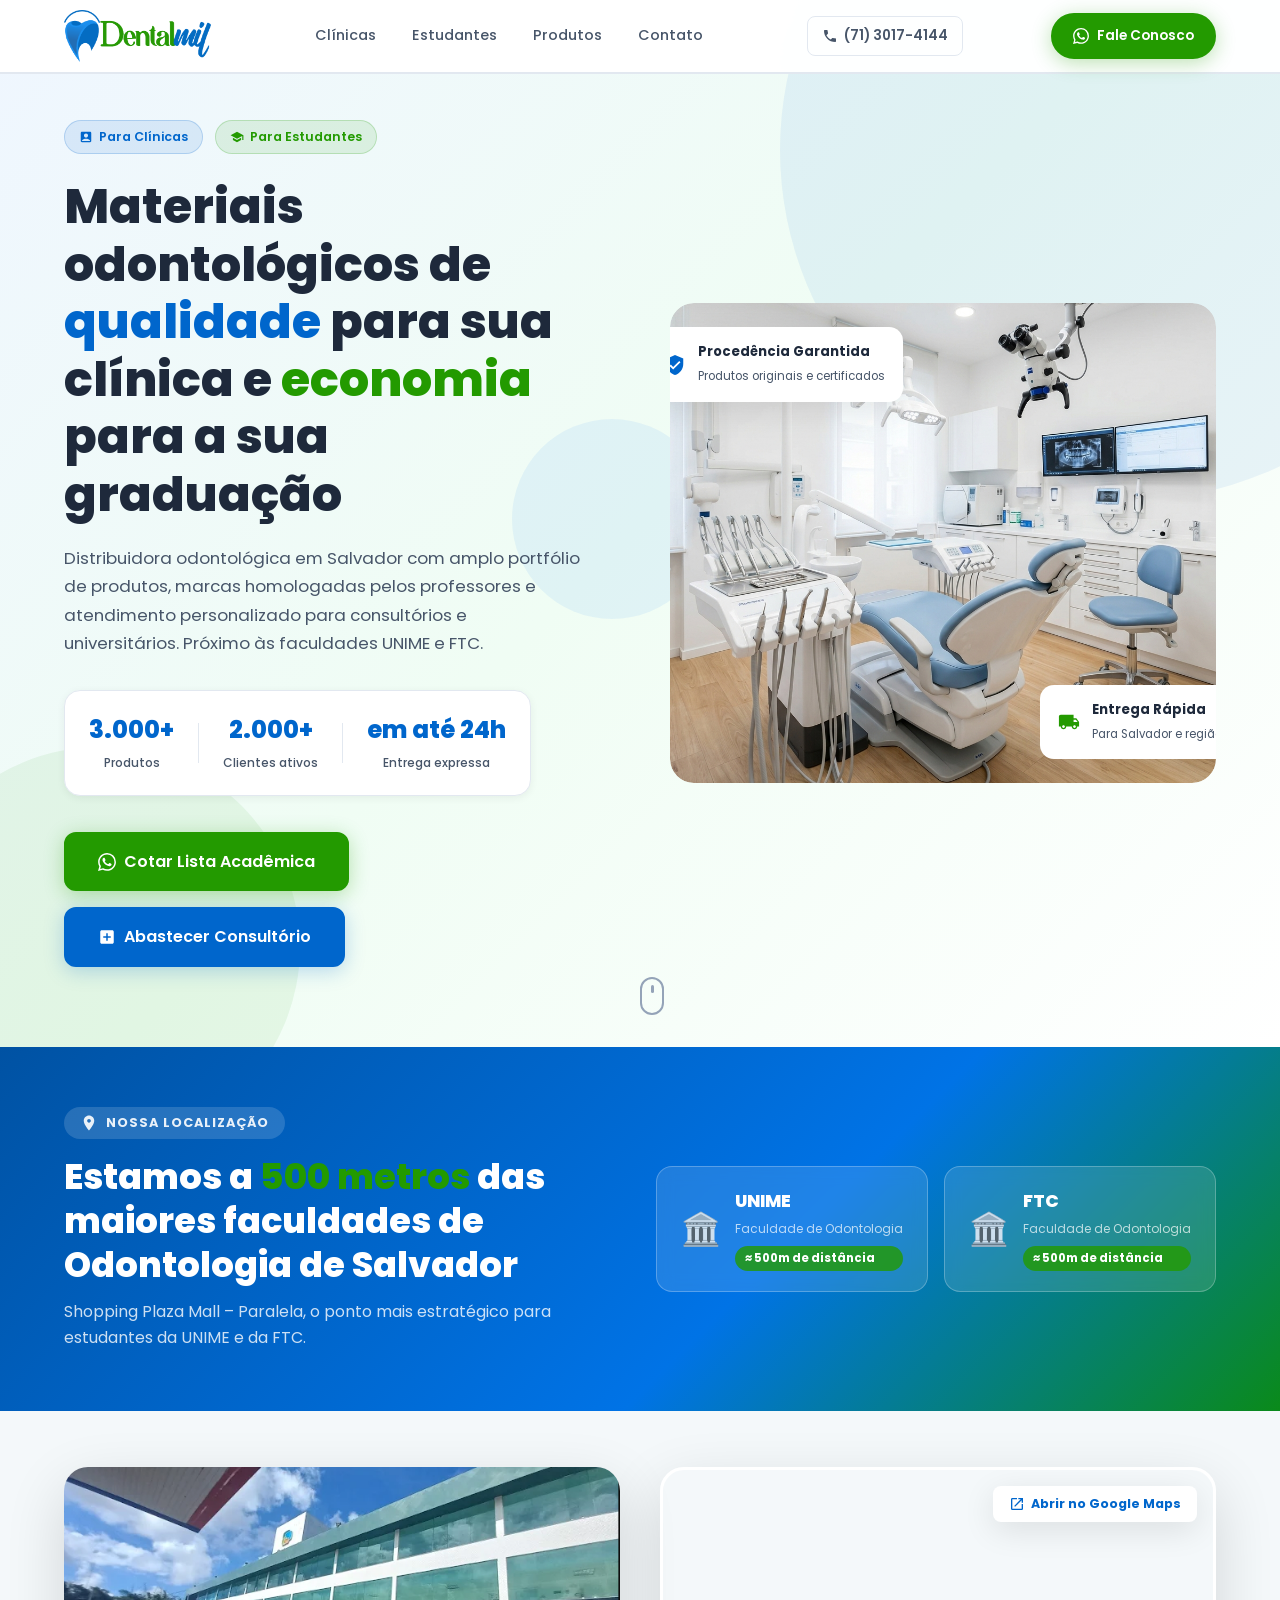
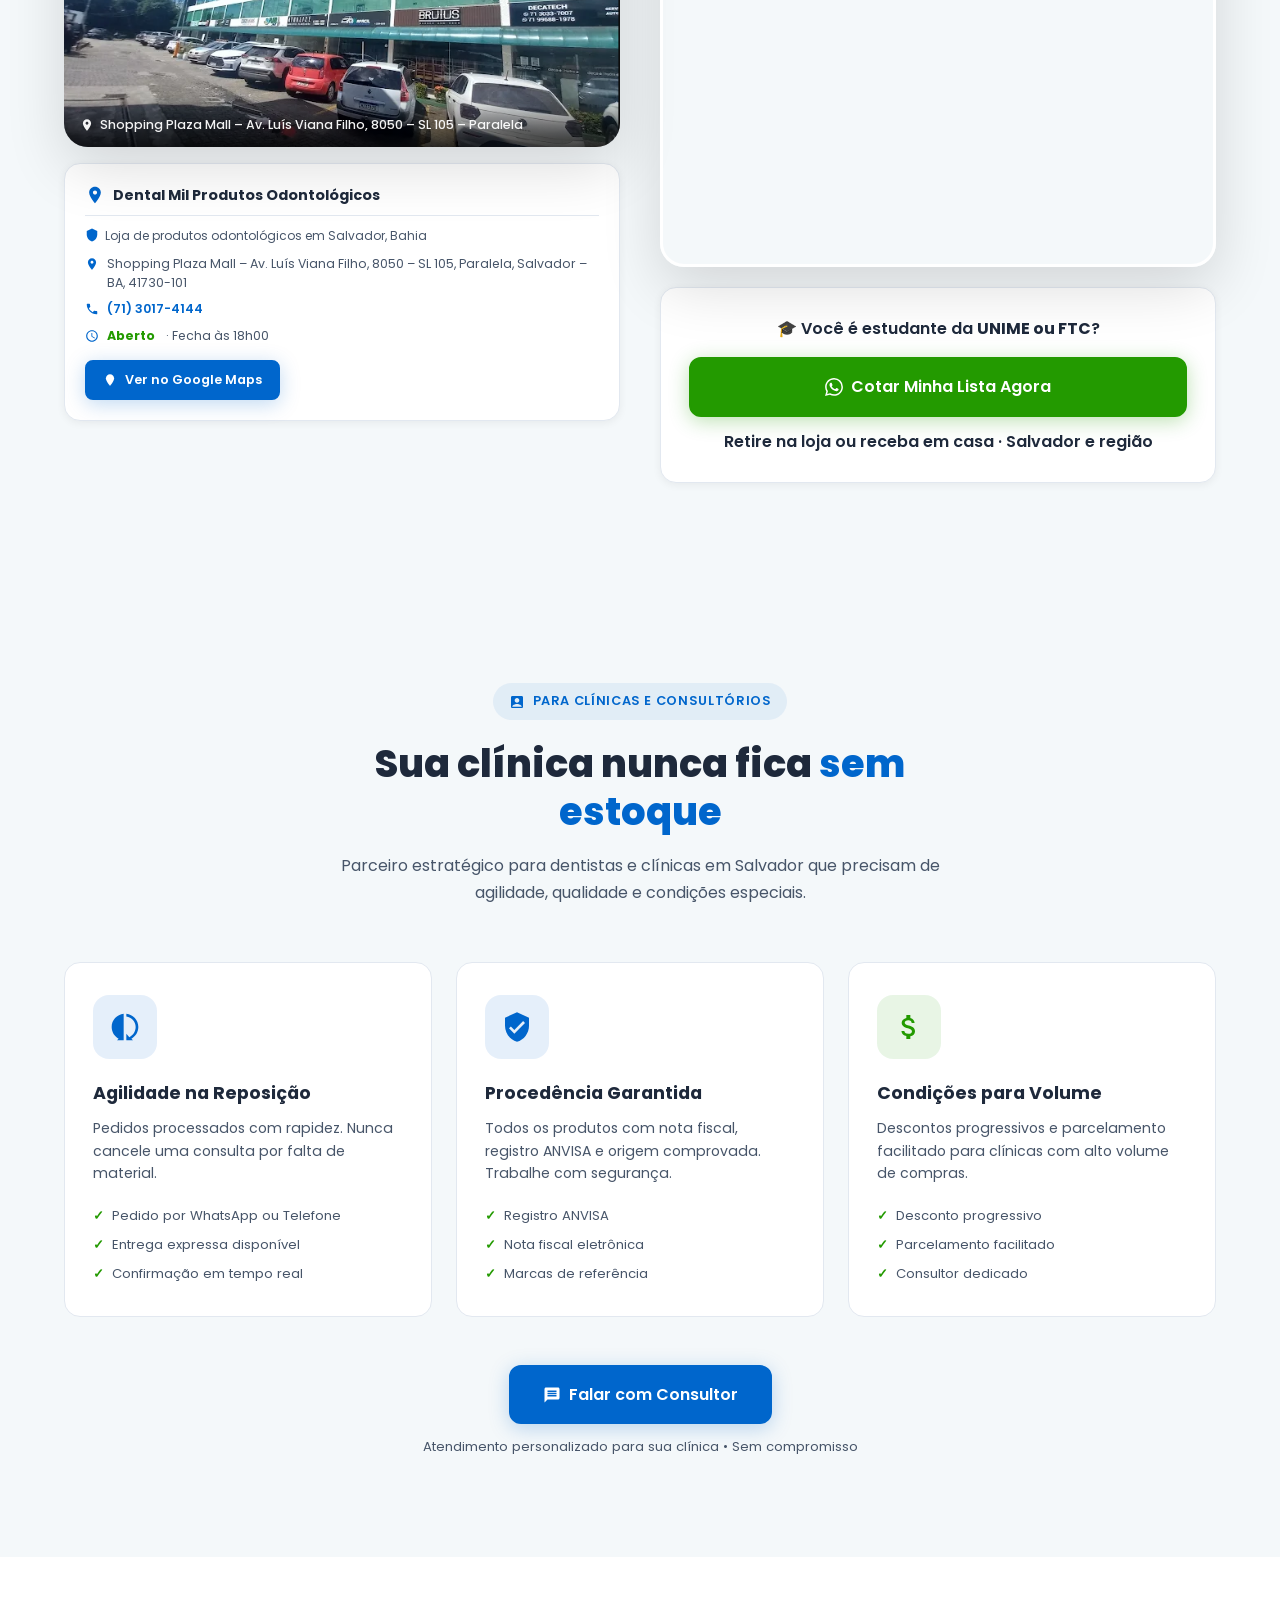
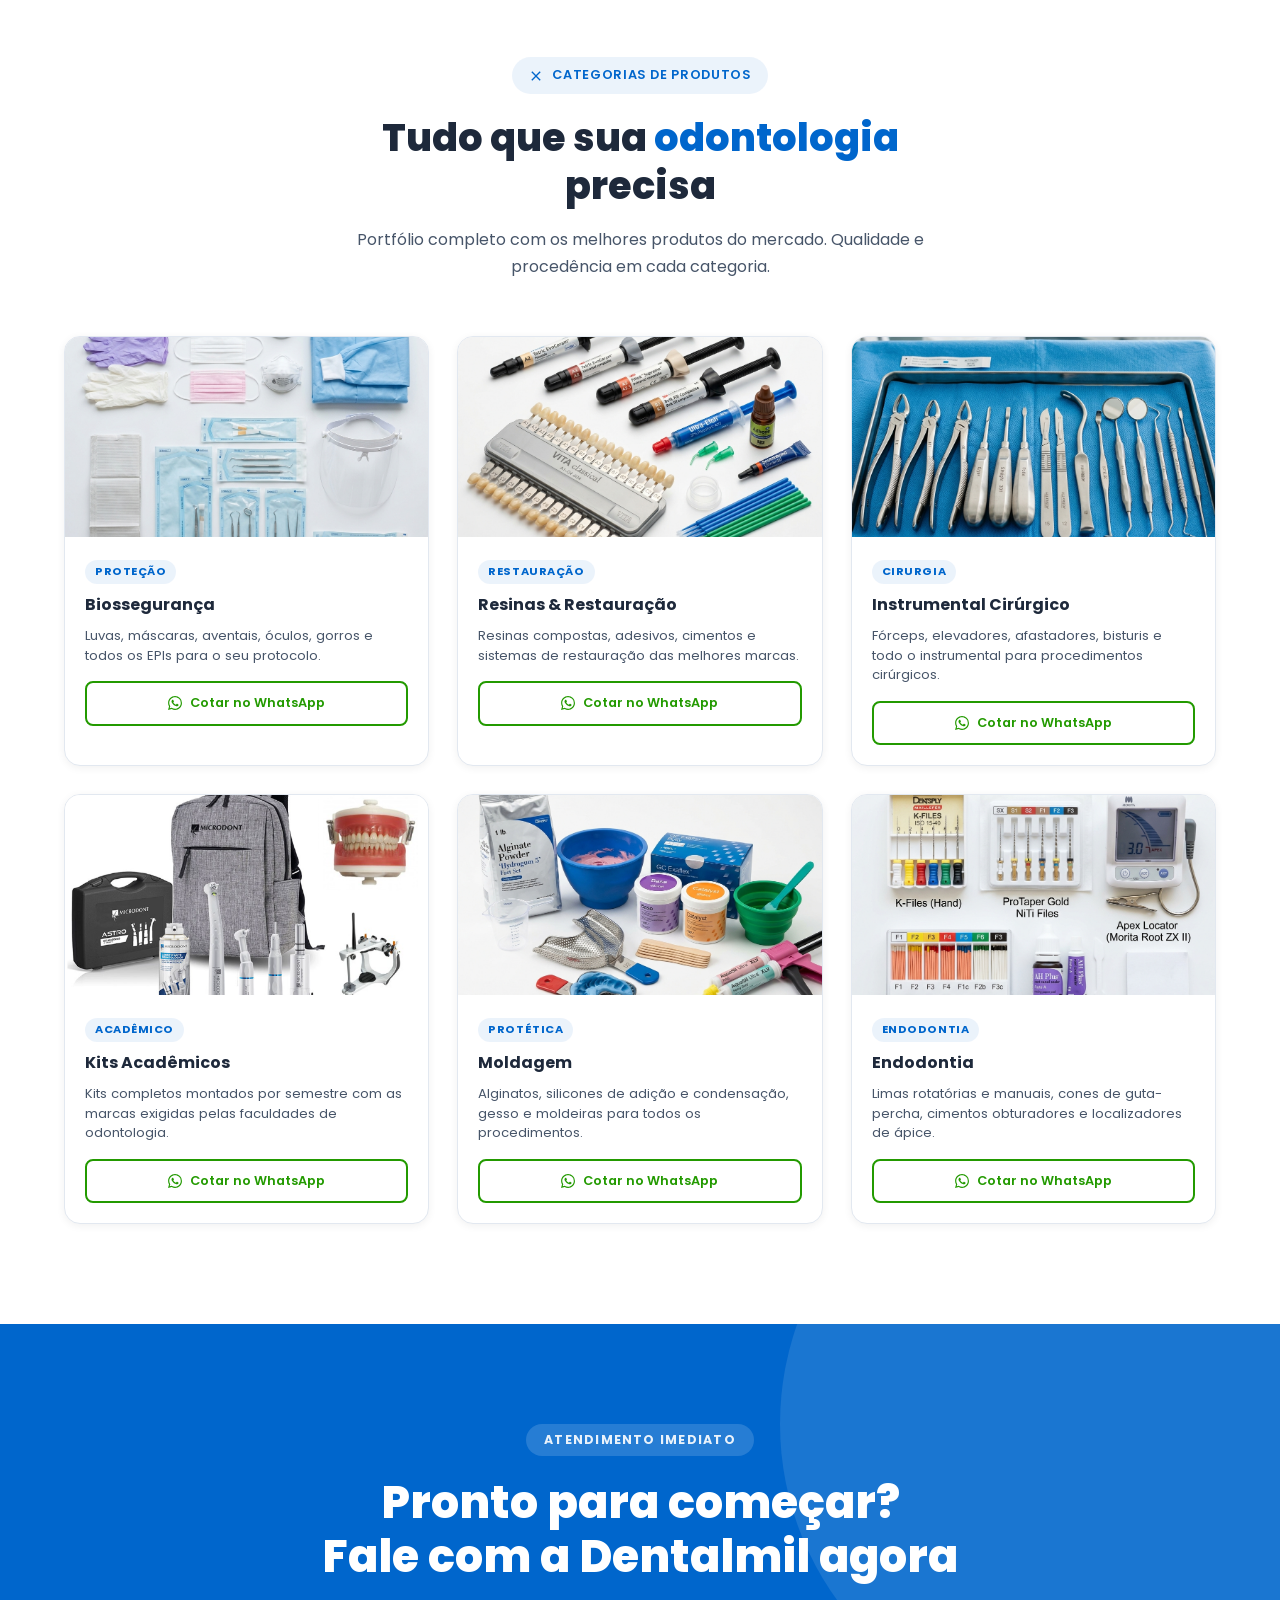
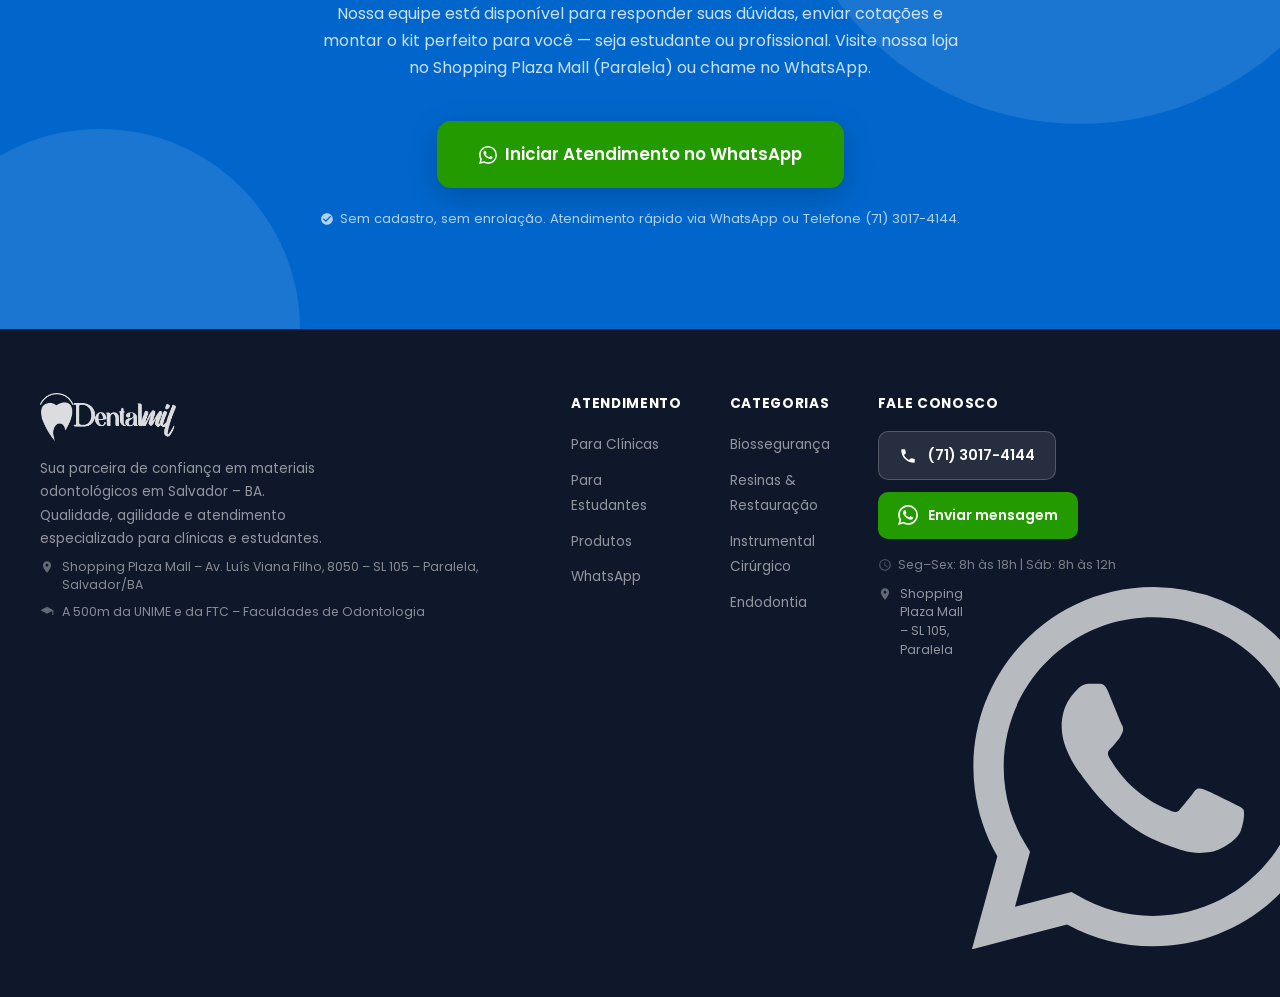
==== commit cd4ac30c: "chore: adiciona tag do Google Ads (gtag.js) no head" ====
--- a/index.html
+++ b/index.html
@@ -15,6 +15,15 @@
 <!DOCTYPE html>
 <html lang="pt-BR">
 <head>
+  <!-- Google tag (gtag.js) -->
+  <script async src="https://www.googletagmanager.com/gtag/js?id=AW-11245982934"></script>
+  <script>
+    window.dataLayer = window.dataLayer || [];
+    function gtag(){dataLayer.push(arguments);}
+    gtag('js', new Date());
+
+    gtag('config', 'AW-11245982934');
+  </script>
   <meta charset="UTF-8" />
   <meta name="viewport" content="width=device-width, initial-scale=1.0" />
   <title>Dentalmil – Distribuidora de Materiais Odontológicos | Clínicas e Estudantes</title>
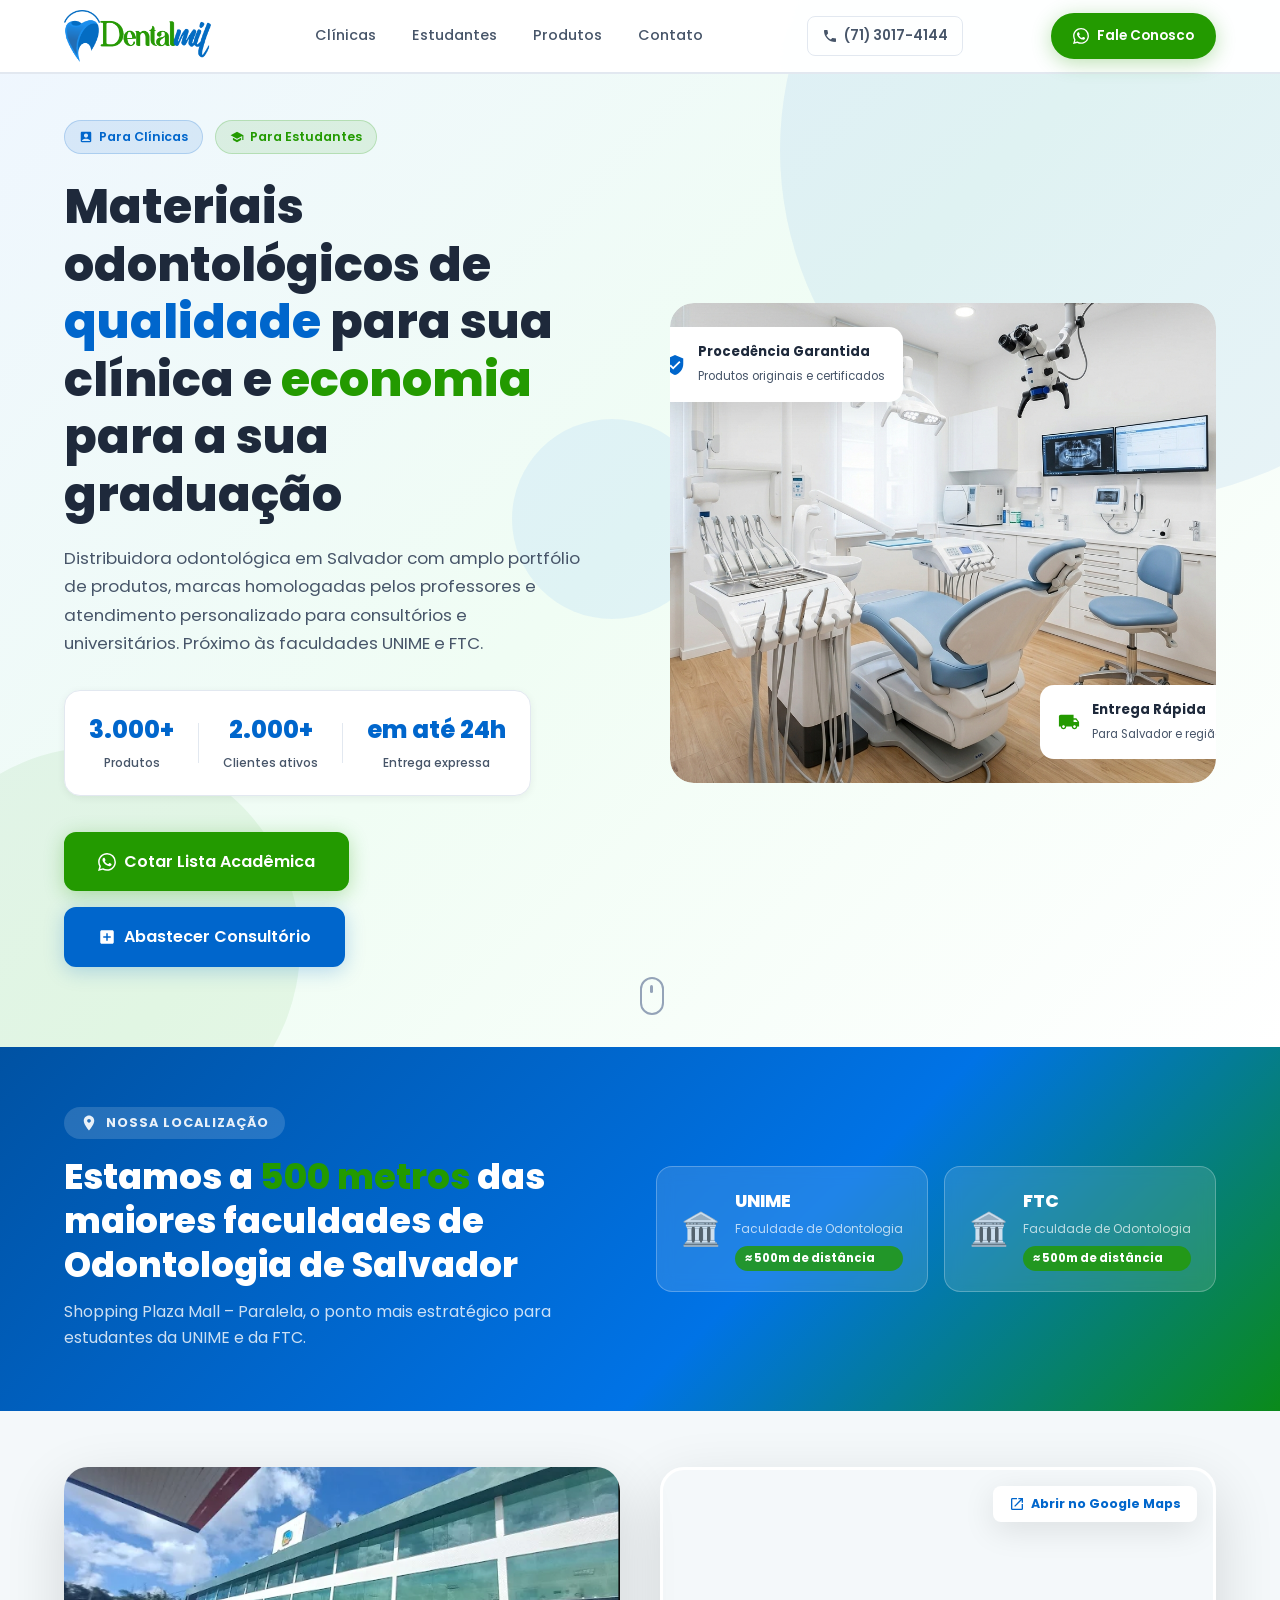
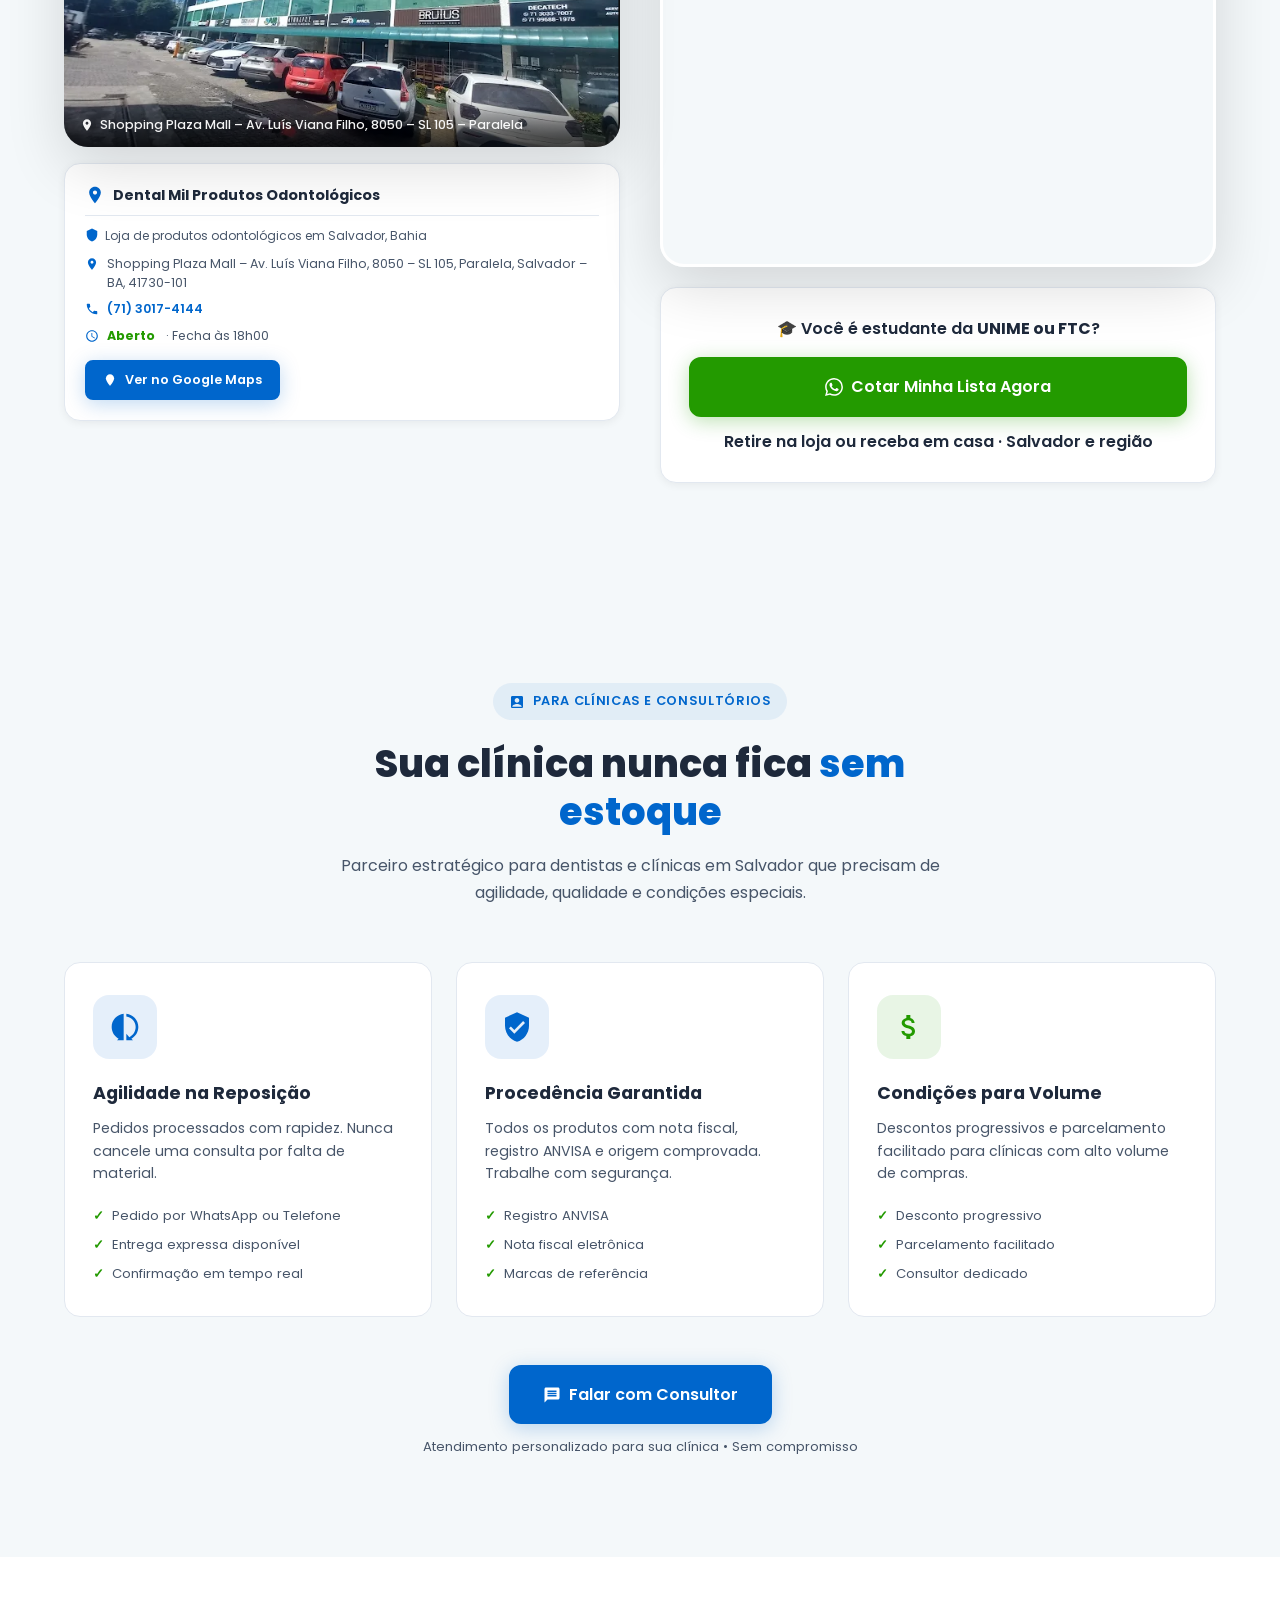
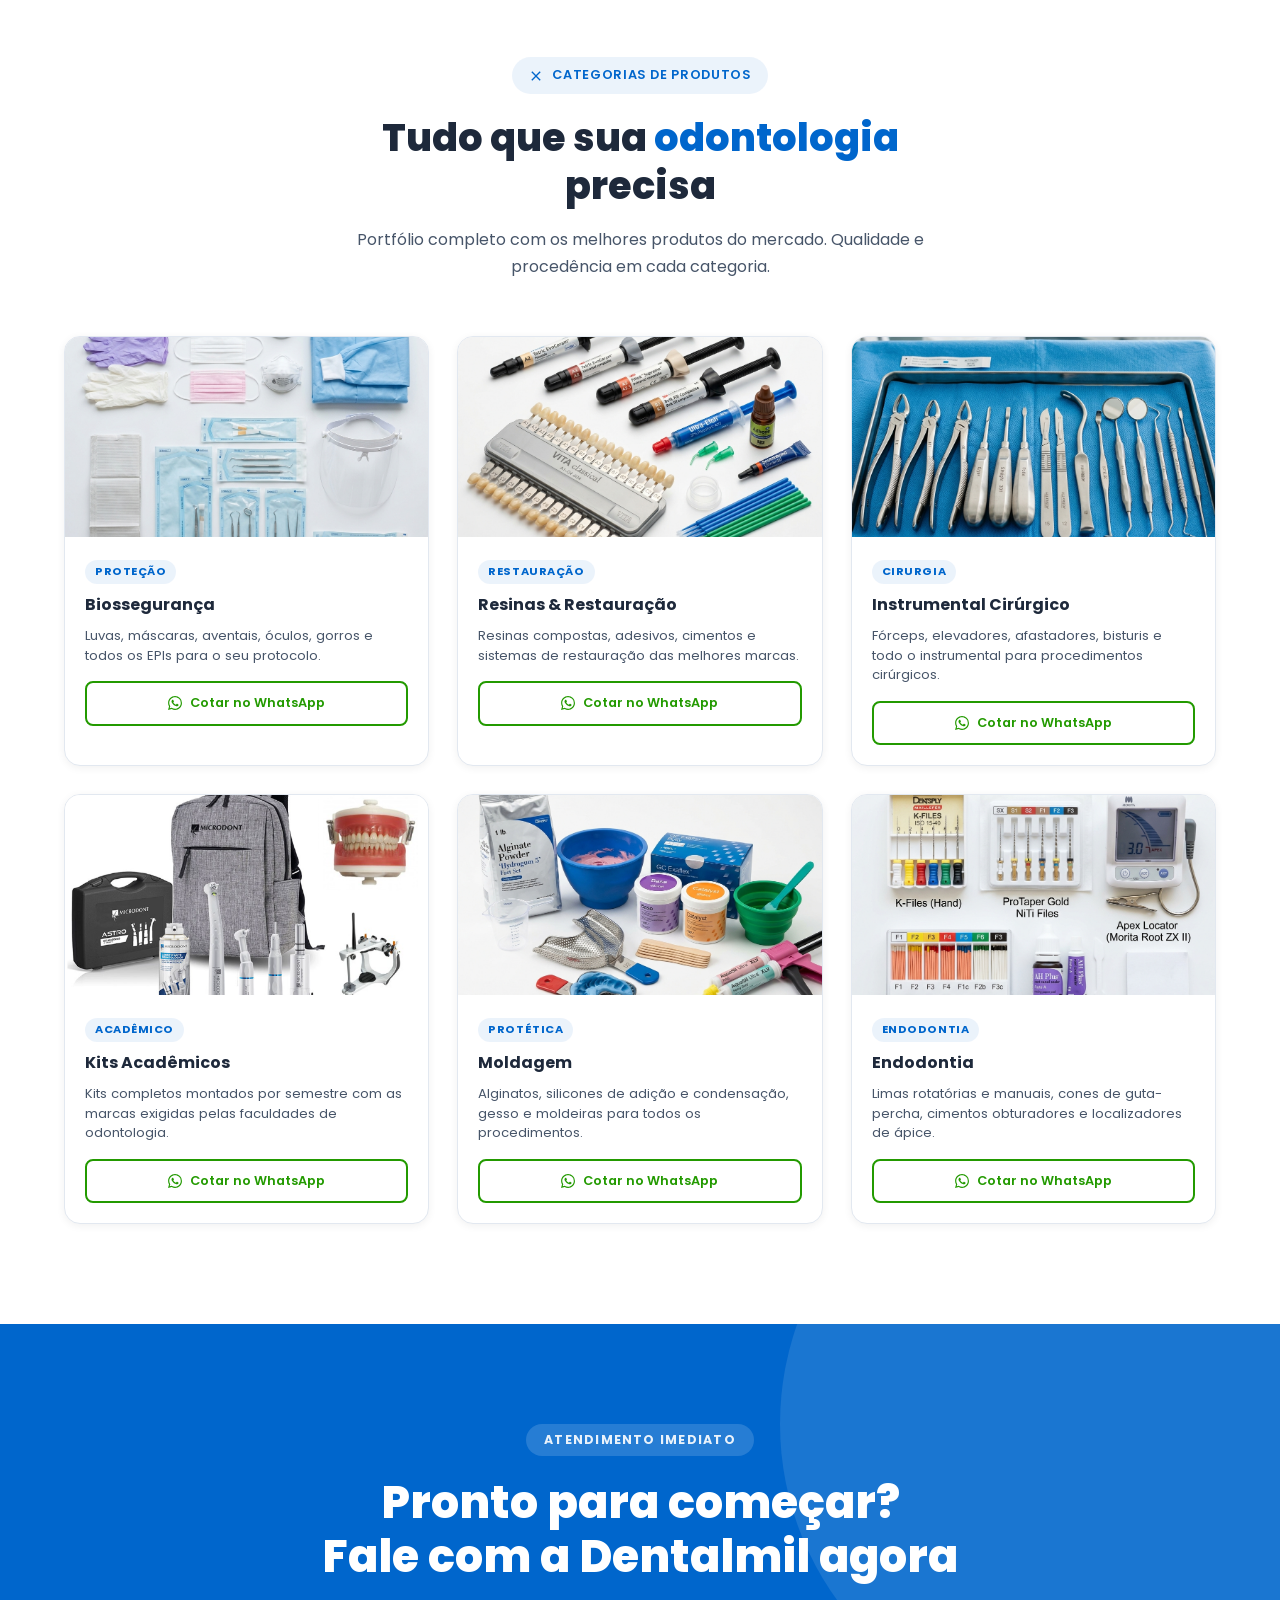
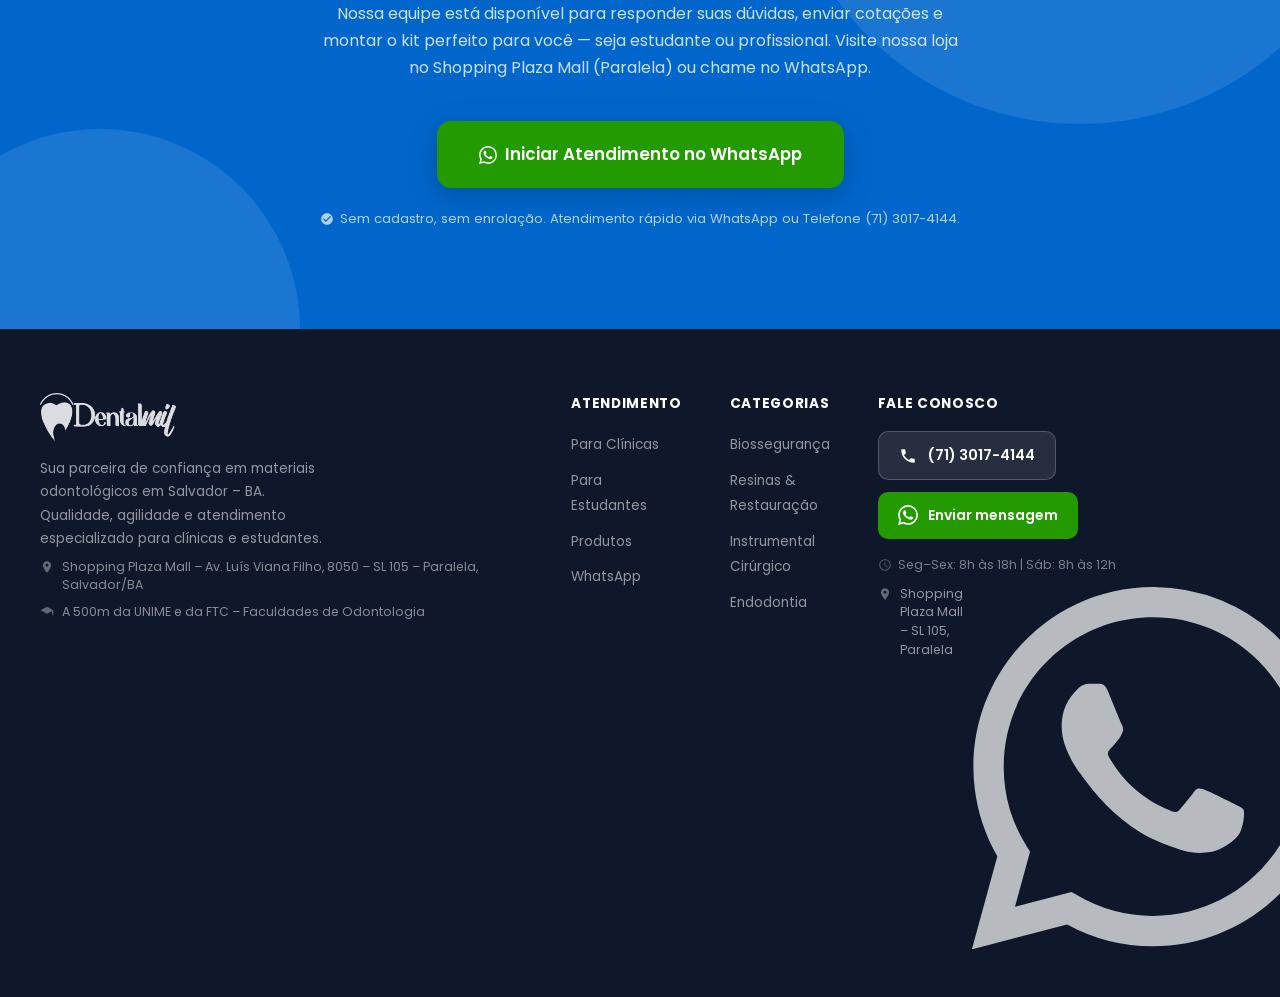
==== commit 750b4944: "fix: corrige layout mobile - remove HTML duplicado e ajusta overflow lateral" ====
--- a/index.html
+++ b/index.html
@@ -1,18 +1,4 @@
-<!DOCTYPE html>
-<html lang="pt-BR">
-<head>
-  <meta charset="UTF-8" />
-  <meta name="viewport" content="width=device-width, initial-scale=1.0" />
-  <title>Dentalmil – Distribuidora de Materiais Odontológicos | Clínicas e Estudantes</title>
-  <meta name="description" content="A Dentalmil é sua distribuidora odontológica de confiança. Materiais de qualidade para clínicas, consultórios e estudantes de odontologia. Kits acadêmicos, biossegurança, resinas, instrumental cirúrgico e muito mais." />
-  <meta name="keywords" content="distribuidora odontológica, materiais odontológicos, kit estudante odontologia, biossegurança odontologia, resinas dentais, instrumental cirúrgico, Dentalmil" />
-  <meta property="og:title" content="Dentalmil – Materiais Odontológicos de Qualidade" />
-  <meta property="og:description" content="Distribuidora odontológica para clínicas e estudantes. Qualidade garantida, agilidade na entrega." />
-  <meta property="og:type" content="website" />
-  <link rel="preconnect" href="https://fonts.googleapis.com" />
-  <link rel="preconnect" href="https://fonts.gstatic.com" crossorigin />
-  <link href="https://fonts.googleapis.com/css2?family=Poppins:wght@300;400;500;600;700;800;900&display=swap" rel="stylesheet" />
-<!DOCTYPE html>
+﻿<!DOCTYPE html>
 <html lang="pt-BR">
 <head>
   <!-- Google tag (gtag.js) -->
--- a/style.css
+++ b/style.css
@@ -1,6 +1,6 @@
 /* ===== RESET & BASE ===== */
 *, *::before, *::after { box-sizing: border-box; margin: 0; padding: 0; }
-html { scroll-behavior: smooth; font-size: 16px; }
+html { scroll-behavior: smooth; font-size: 16px; overflow-x: hidden; }
 body {
   font-family: 'Poppins', sans-serif;
   color: #1E293B;
@@ -300,6 +300,7 @@
   box-shadow: var(--shadow-sm);
   border: 1px solid var(--border);
   width: fit-content;
+  max-width: 100%;
 }
 .stat { text-align: center; }
 .stat strong { display: block; font-size: 1.5rem; font-weight: 800; color: var(--blue); }
@@ -325,6 +326,7 @@
   border-radius: 14px;
   box-shadow: var(--shadow-md);
   animation: badge-float 4s ease-in-out infinite;
+  z-index: 2;
 }
 .hero-image-badge--bottom {
   top: auto;
@@ -804,12 +806,13 @@
   .hero { padding: 100px 0 60px; }
   .hero-inner { grid-template-columns: 1fr; gap: 48px; }
   .hero-visual { order: -1; }
-  .hero-image { height: 300px; }
-  .hero-image-badge { left: -8px; }
-  .hero-image-badge--bottom { right: -8px; }
-  .hero-stats { gap: 16px; padding: 16px 20px; }
+  .hero-image { height: 260px; }
+  .hero-image-wrapper { overflow: visible; }
+  .hero-image-badge { left: 8px; top: 16px; padding: 10px 14px; gap: 8px; }
+  .hero-image-badge--bottom { right: 8px; bottom: 16px; left: auto; padding: 10px 14px; }
+  .hero-stats { gap: 12px; padding: 14px 16px; width: 100%; }
   .hero-ctas { flex-direction: column; }
-  .hero-ctas .btn { justify-content: center; }
+  .hero-ctas .btn { justify-content: center; width: 100%; }
   
   /* Academic */
   .academic-grid { grid-template-columns: 1fr; gap: 48px; }
@@ -834,11 +837,15 @@
 
 @media (max-width: 480px) {
   .hero-title { font-size: 1.75rem; }
-  .hero-stats { flex-wrap: wrap; justify-content: center; }
+  .hero-stats { flex-wrap: wrap; justify-content: center; gap: 8px; padding: 12px; }
   .stat-divider { display: none; }
+  .stat strong { font-size: 1.2rem; }
   .products-grid { grid-template-columns: 1fr; }
   .section-title { font-size: 1.6rem; }
   .btn-xl { padding: 14px 28px; font-size: 1rem; }
+  .hero-image-badge { font-size: 0.72rem; }
+  .hero-image-badge strong { font-size: 0.75rem; }
+  .container { padding: 0 16px; }
 }
 
 /* ===== LOGO REAL ===== */
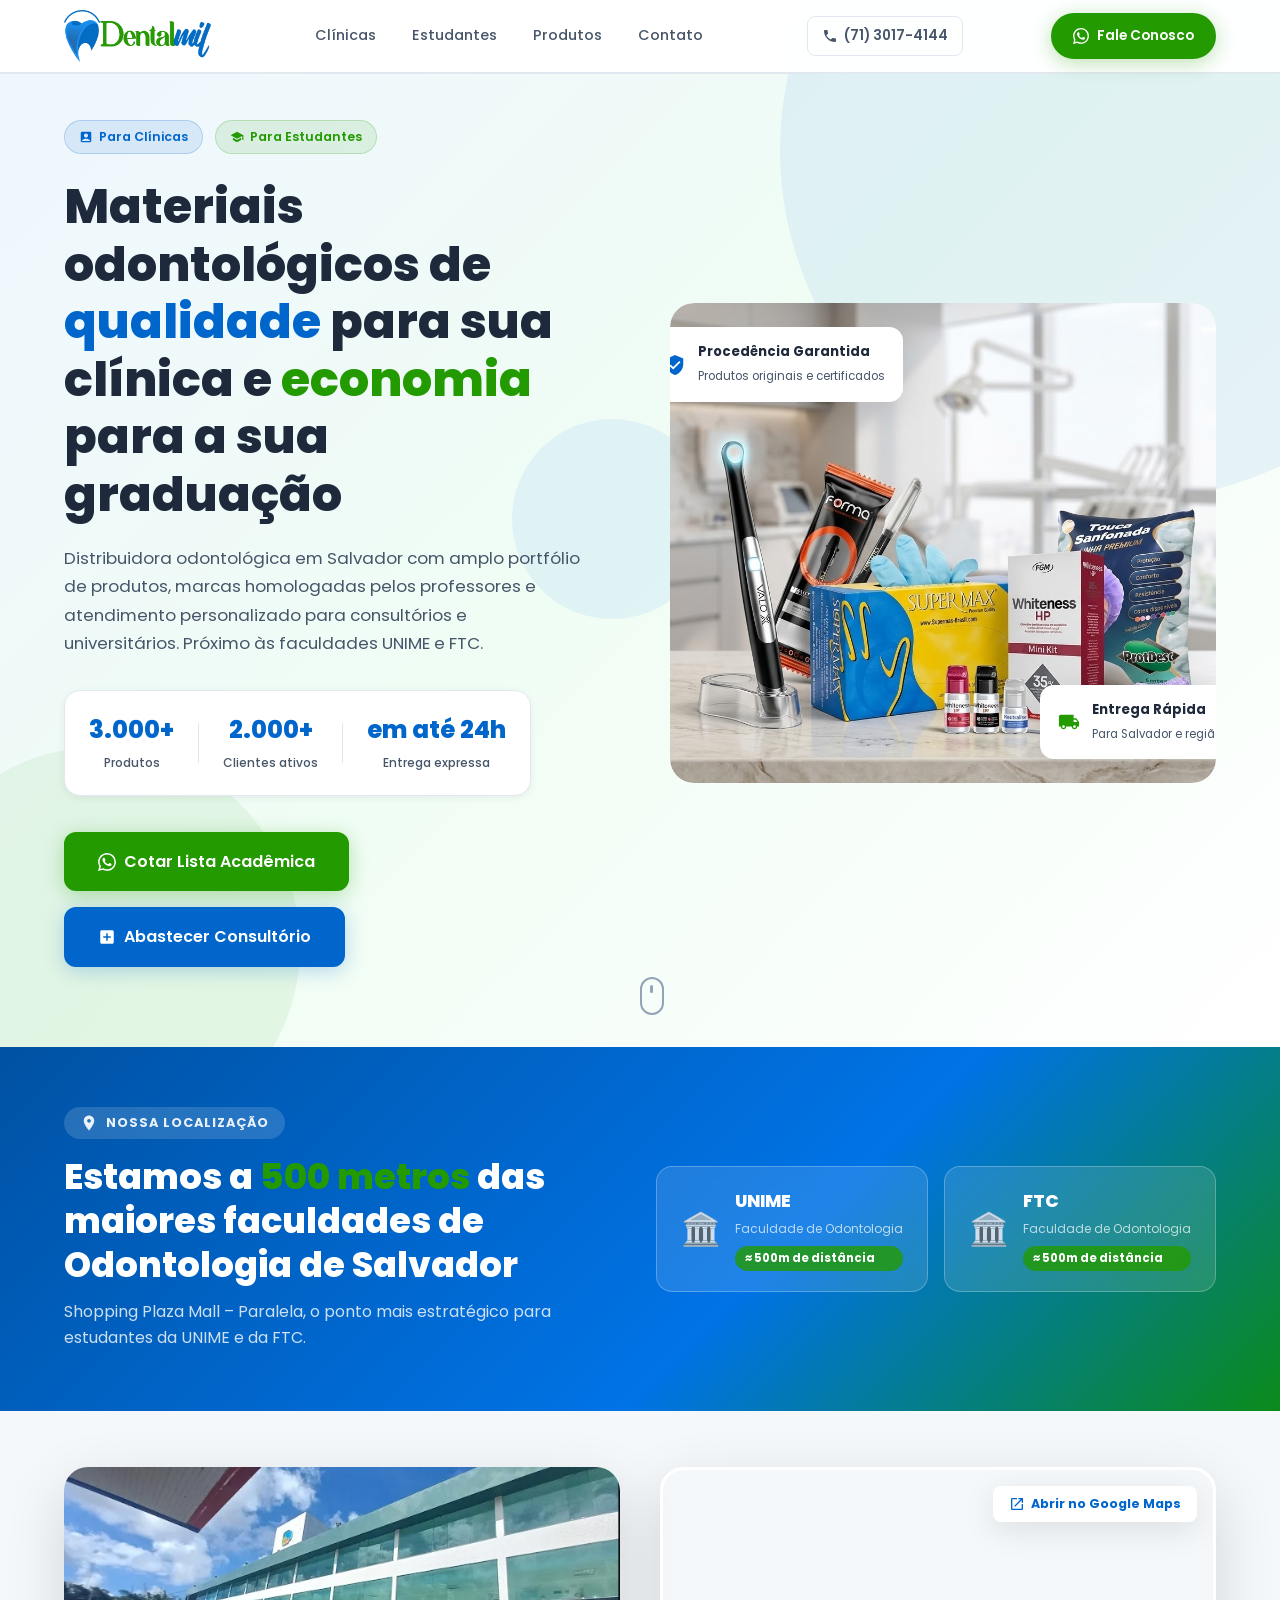
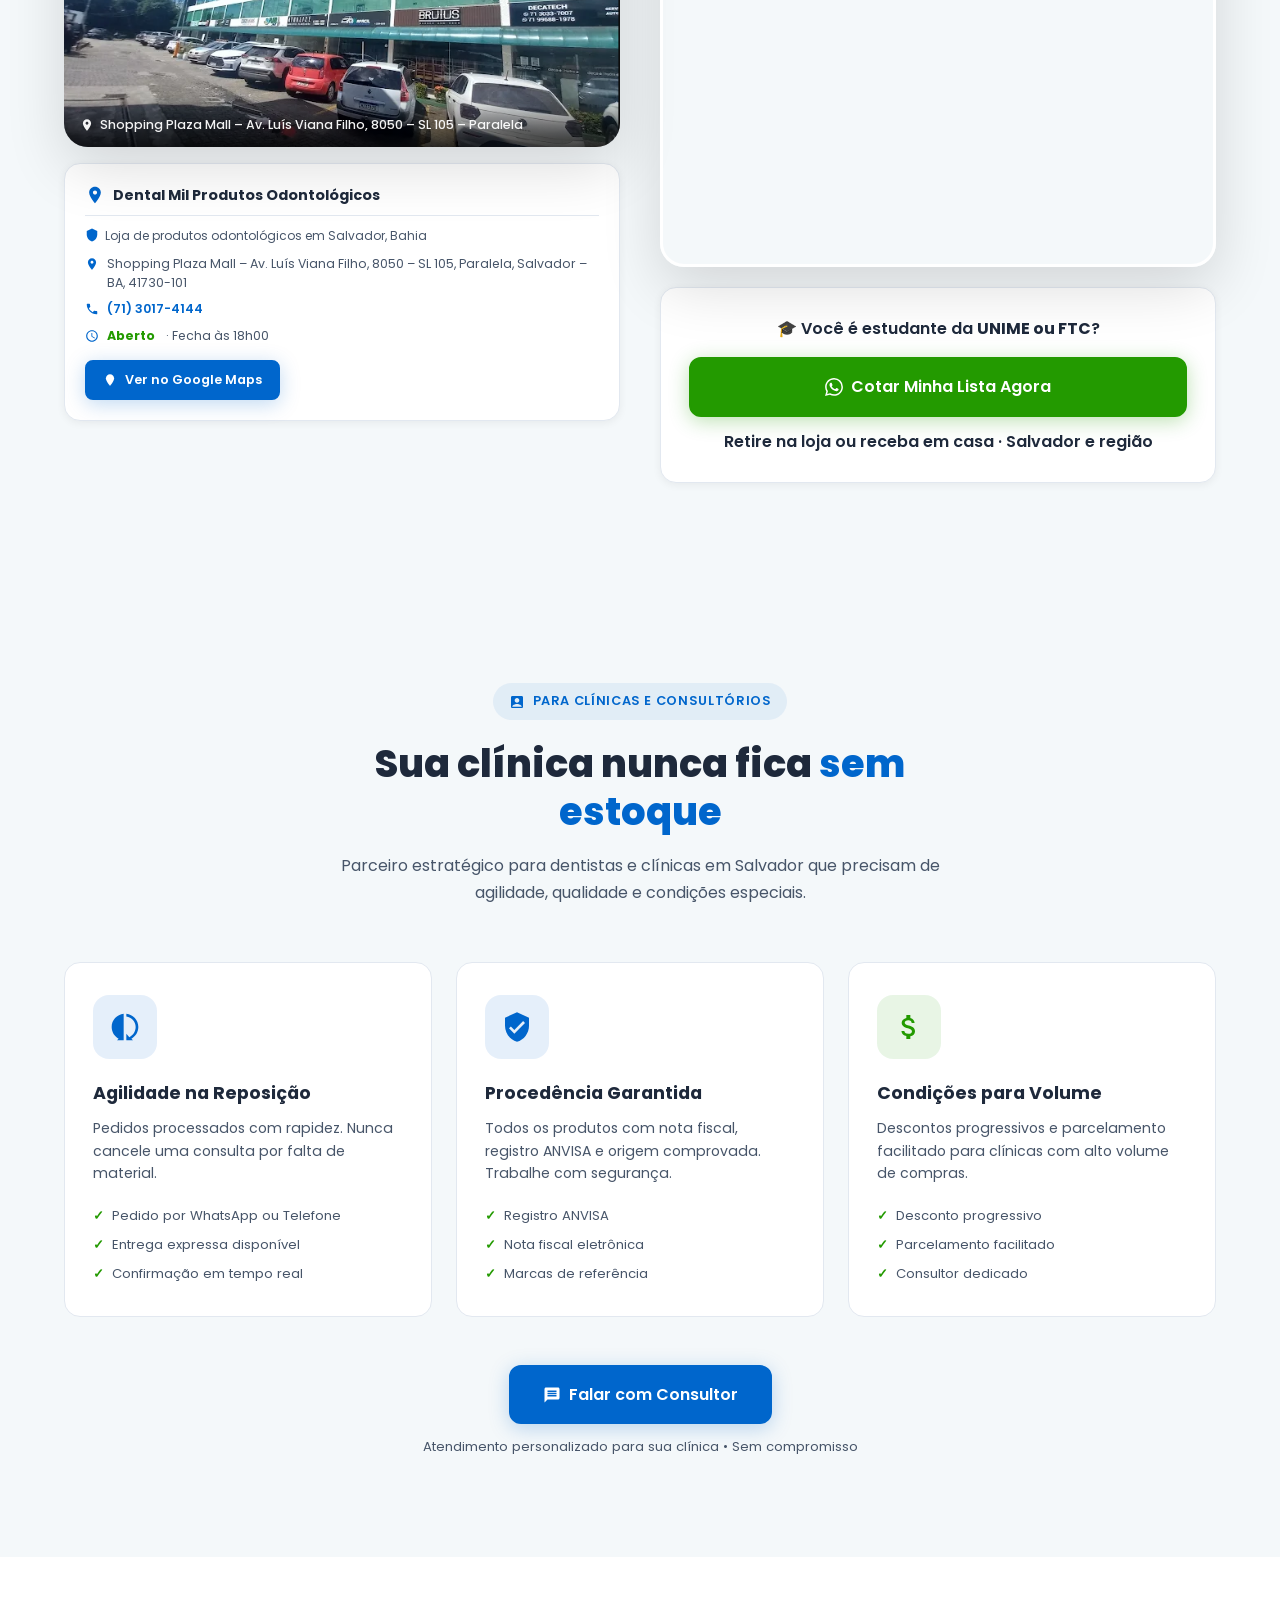
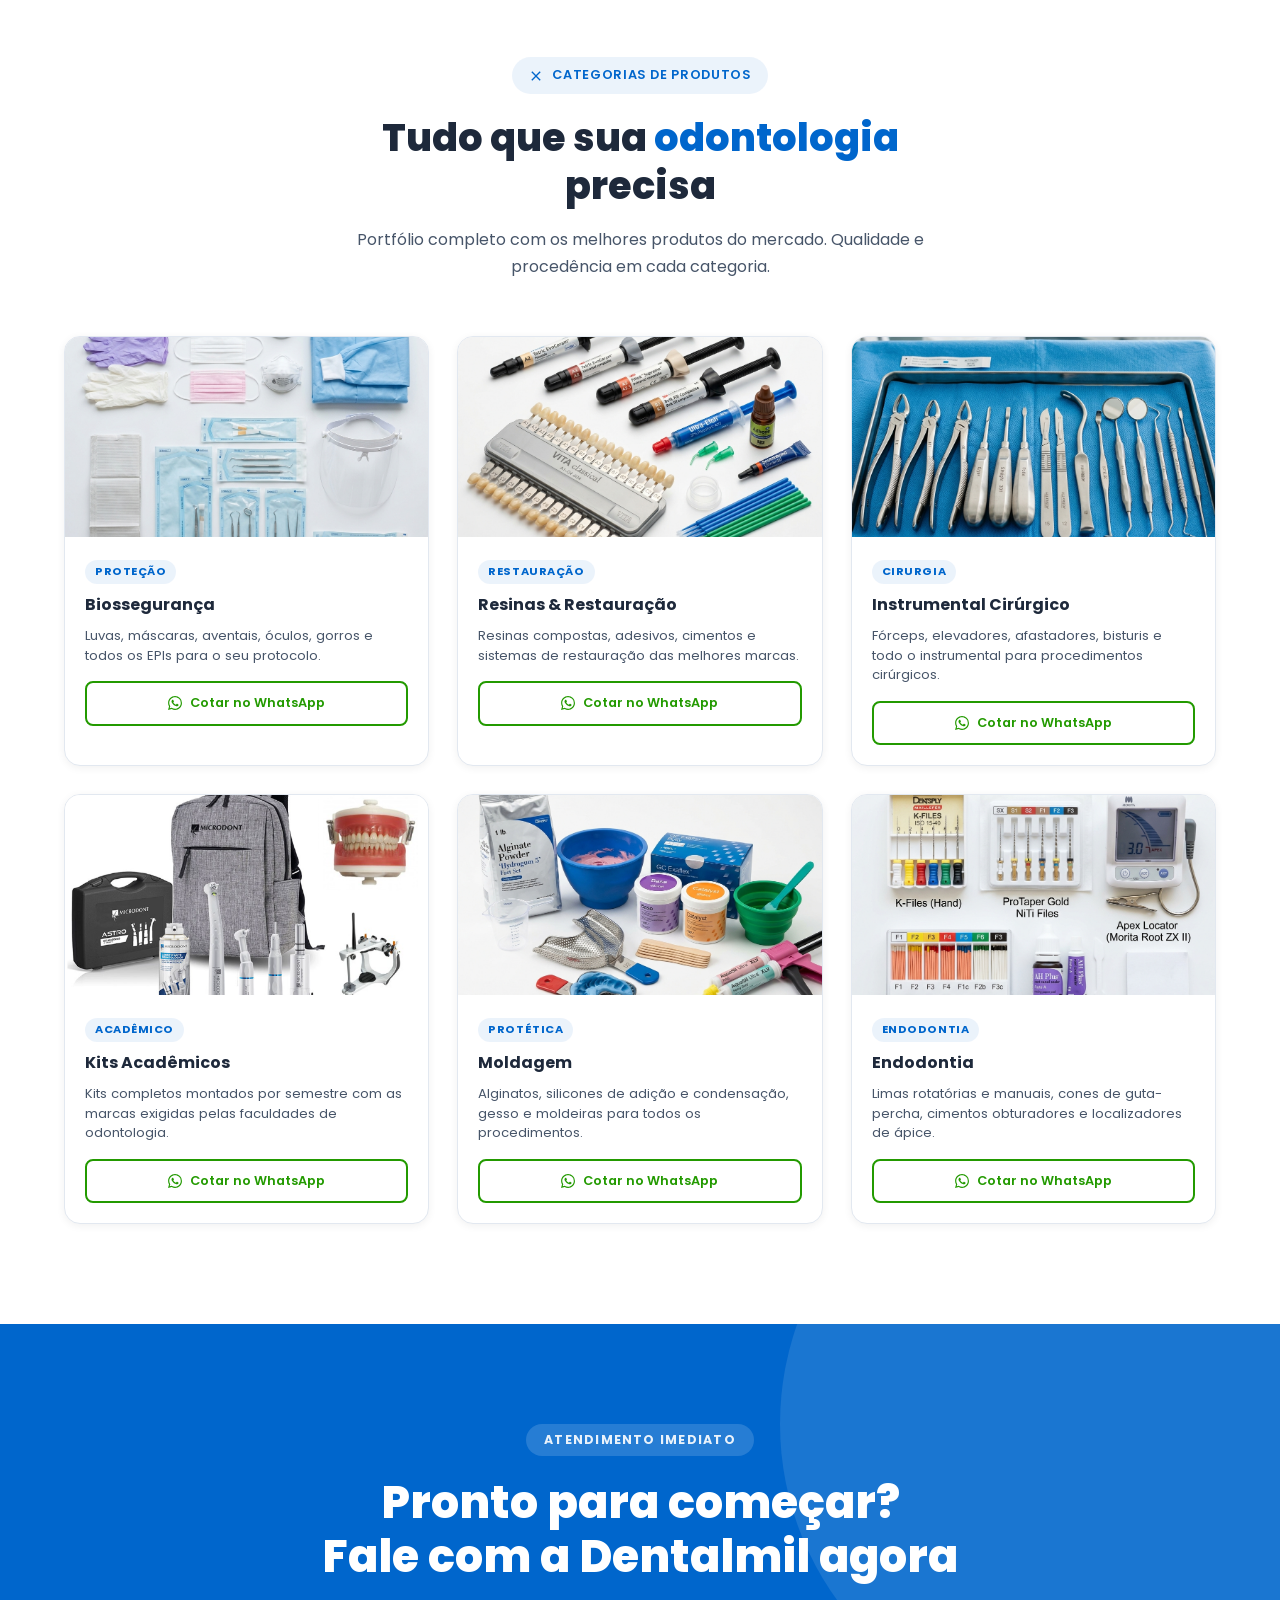
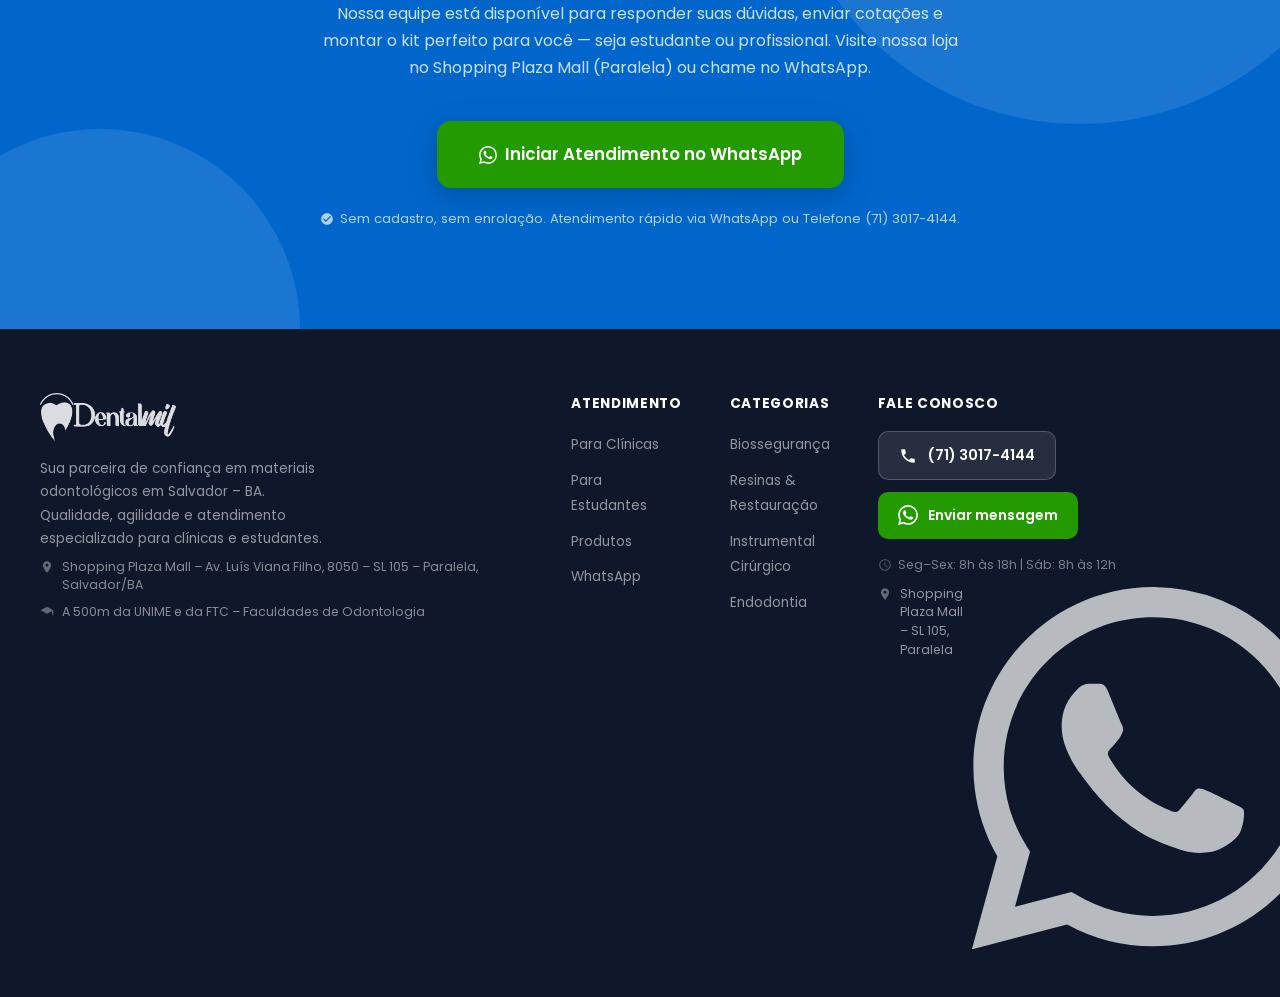
==== commit d4a3d253: "feat: troca imagem hero do consultorio pela imagem dos produtos" ====
--- a/index.html
+++ b/index.html
@@ -1,4 +1,4 @@
-﻿<!DOCTYPE html>
+<!DOCTYPE html>
 <html lang="pt-BR">
 <head>
   <!-- Google tag (gtag.js) -->
@@ -104,7 +104,7 @@
       </div>
       <div class="hero-visual" data-animate="fade-left">
         <div class="hero-image-wrapper">
-          <img src="images/hero_dental_clinic.png" alt="Consultório odontológico moderno" class="hero-image" />
+          <img src="images/hero_products.jpg" alt="Produtos odontológicos Dentalmil" class="hero-image" />
           <div class="hero-image-badge" id="hero-badge-trust">
             <svg width="22" height="22" viewBox="0 0 24 24" fill="#0066CC"><path d="M12 1L3 5v6c0 5.55 3.84 10.74 9 12 5.16-1.26 9-6.45 9-12V5l-9-4zm-2 16l-4-4 1.41-1.41L10 14.17l6.59-6.59L18 9l-8 8z"/></svg>
             <div><strong>Procedência Garantida</strong><span>Produtos originais e certificados</span></div>
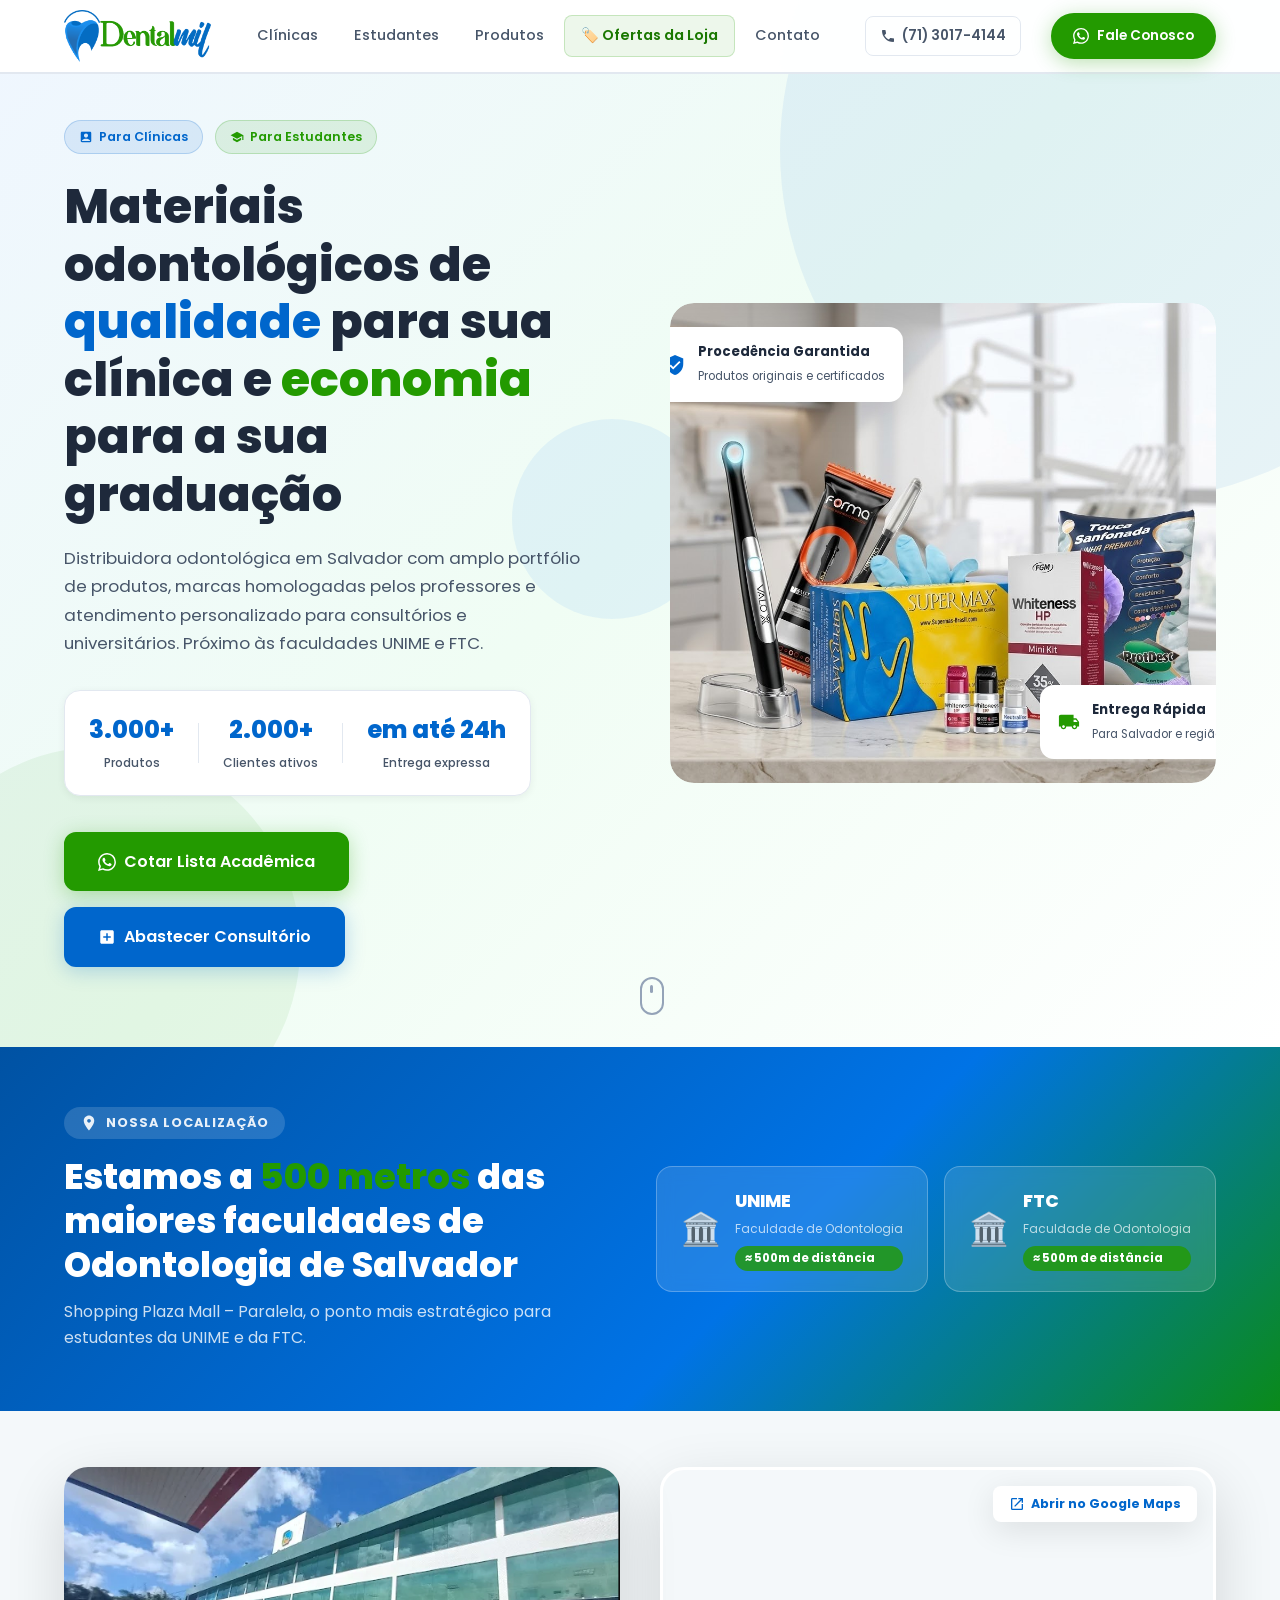
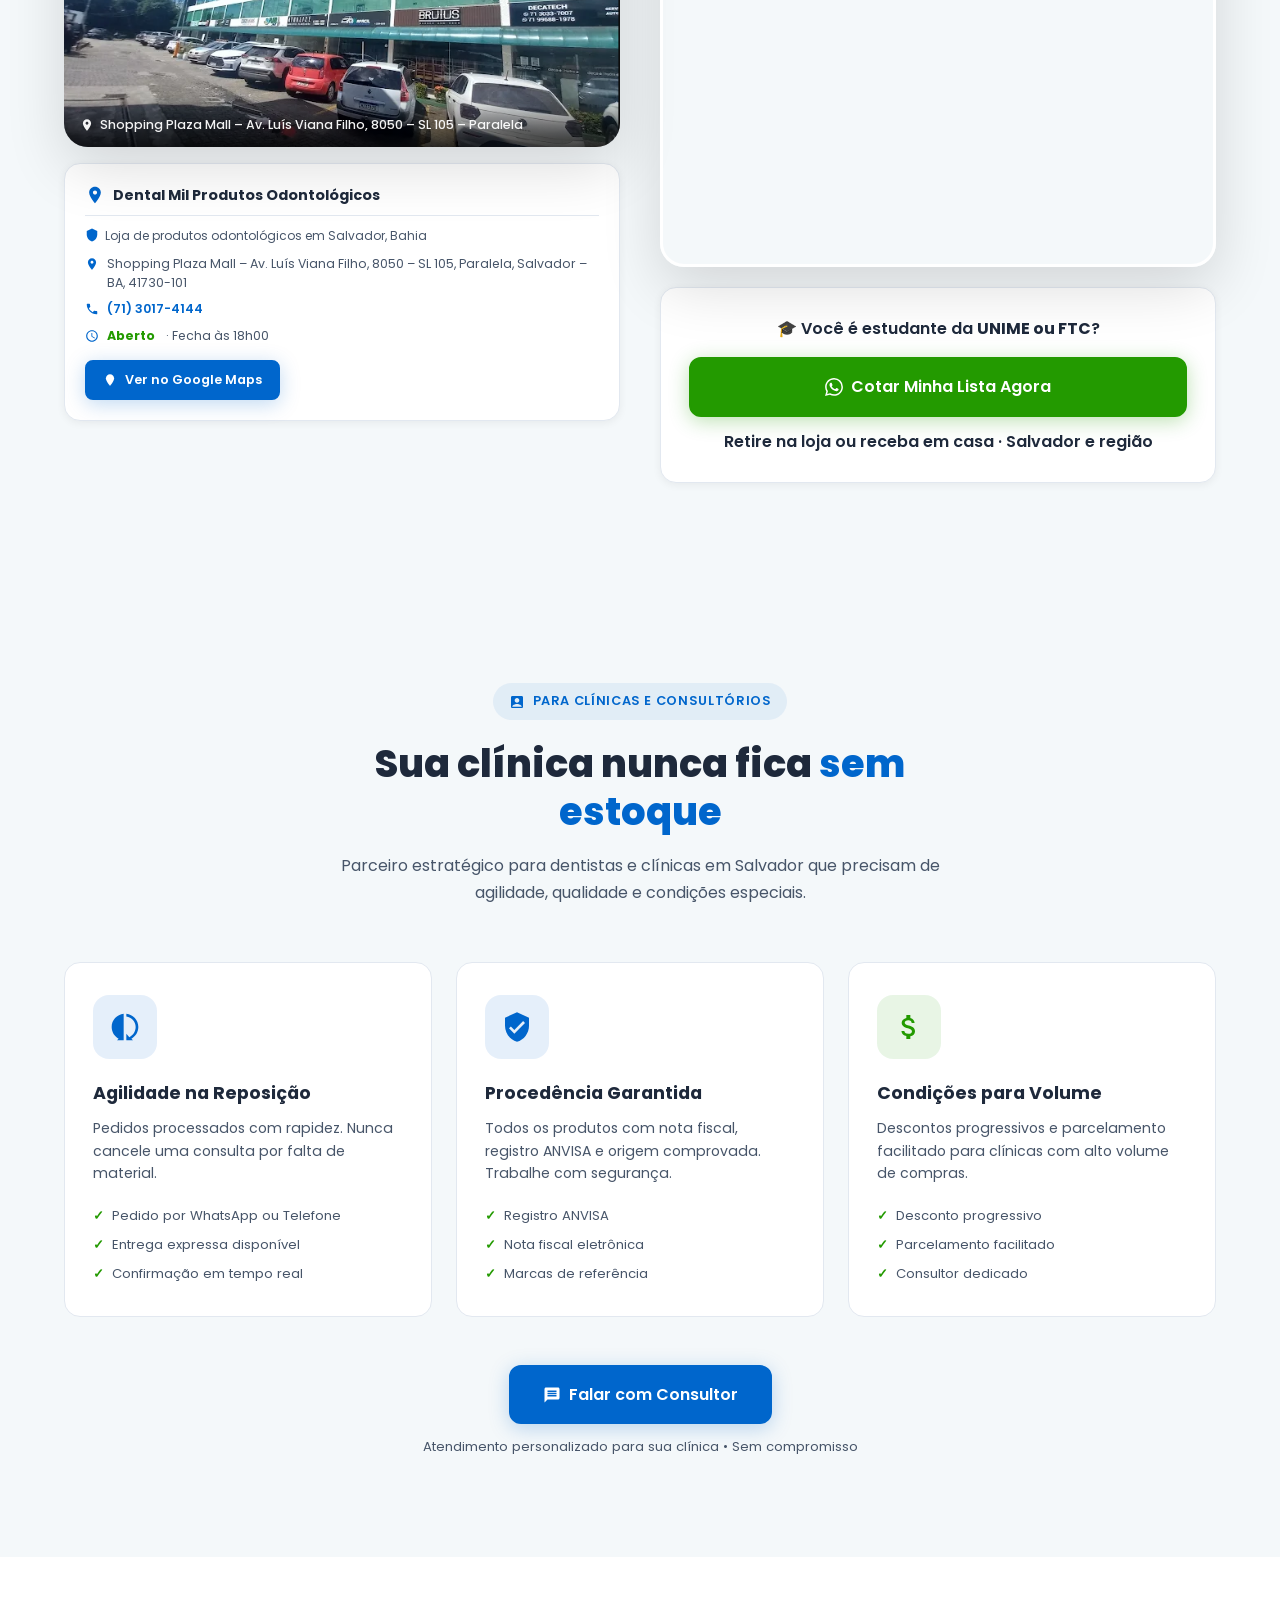
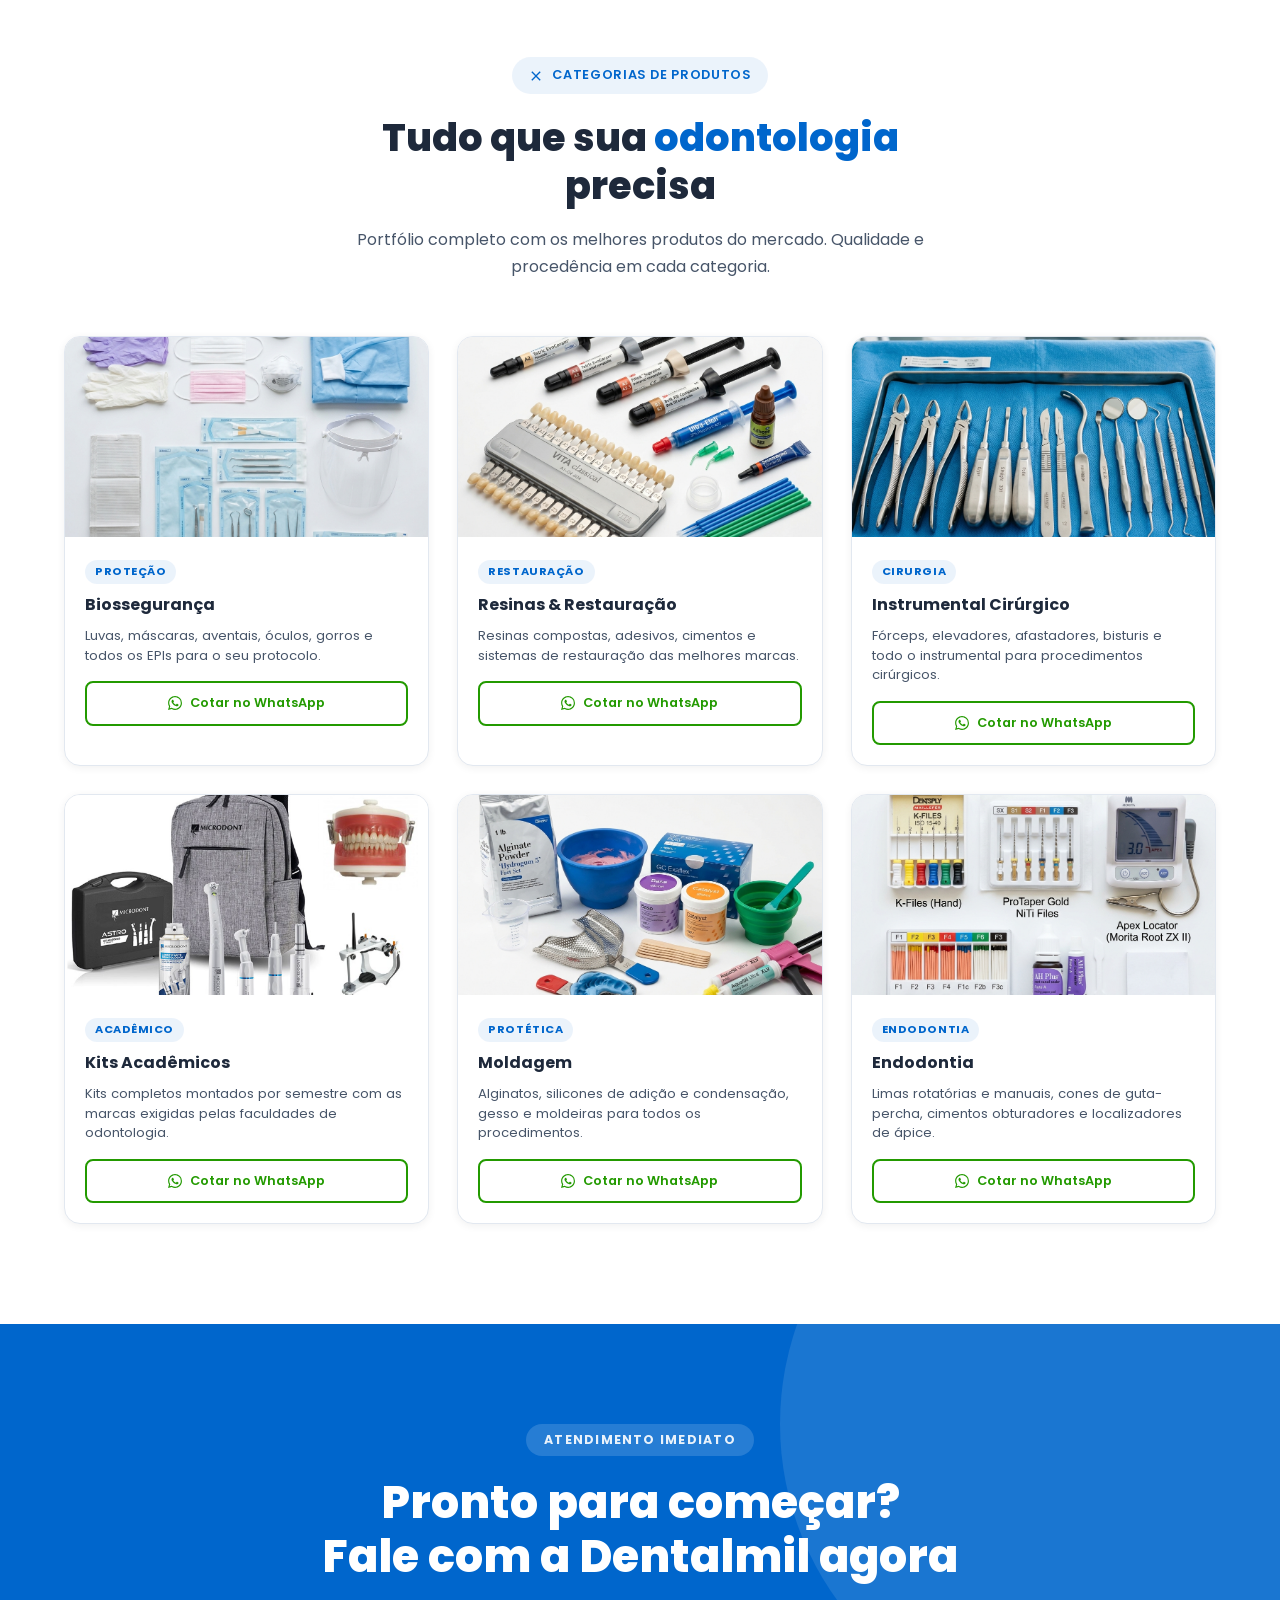
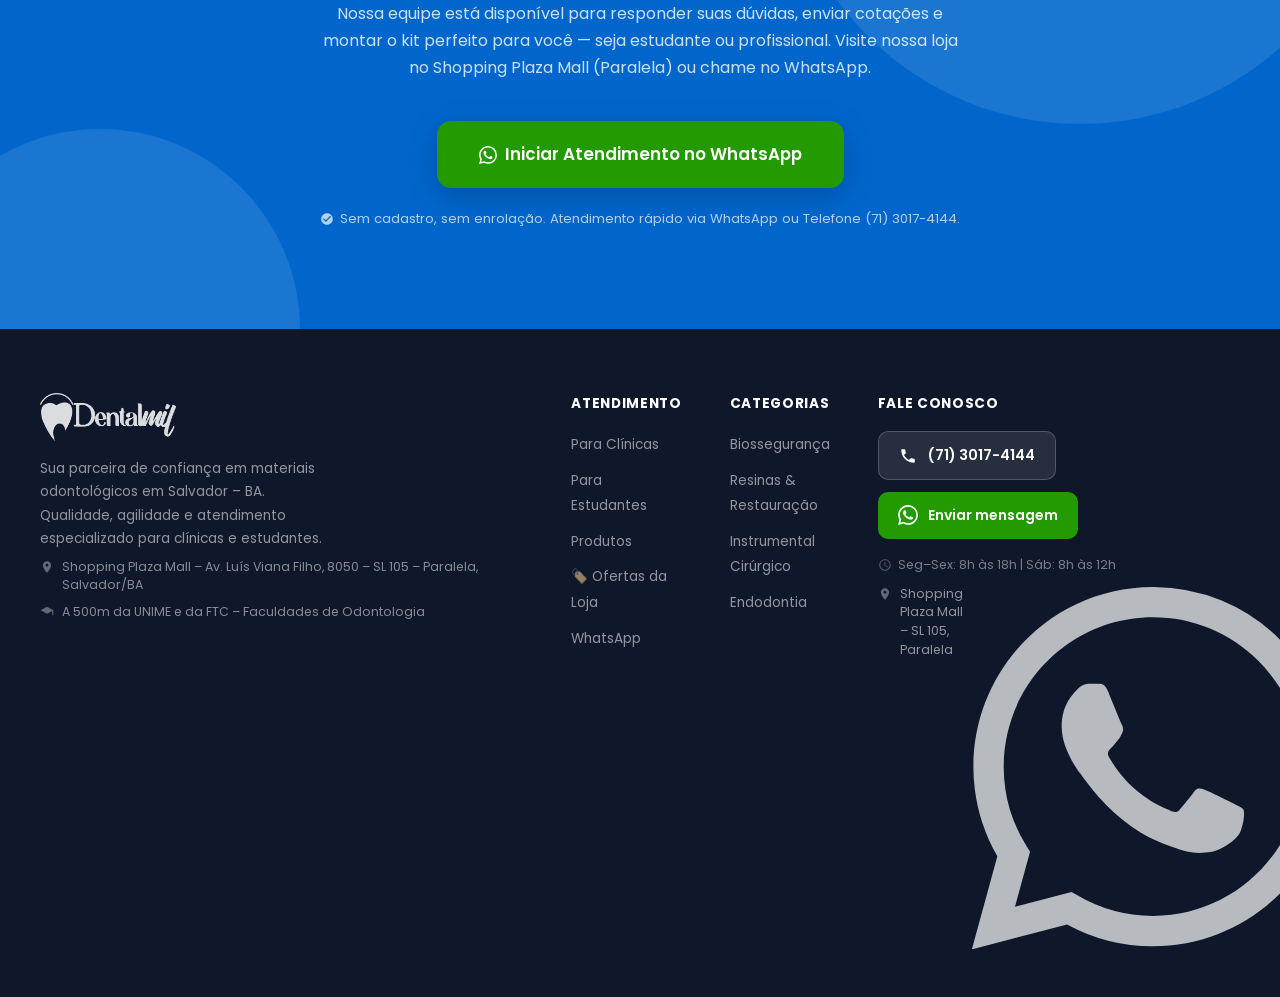
==== commit e646bef6: "Add virtual store and admin panel" ====
--- a/index.html
+++ b/index.html
@@ -36,6 +36,7 @@
           <li><a href="#clinicas" class="nav-link" id="nav-clinicas">Clínicas</a></li>
           <li><a href="#academico" class="nav-link" id="nav-estudantes">Estudantes</a></li>
           <li><a href="#produtos" class="nav-link" id="nav-produtos">Produtos</a></li>
+          <li><a href="loja.html" class="nav-link nav-link-offers" id="nav-ofertas">🏷️ Ofertas da Loja</a></li>
           <li><a href="#contato" class="nav-link" id="nav-contato">Contato</a></li>
         </ul>
       </nav>
@@ -56,6 +57,7 @@
         <li><a href="#clinicas" class="mobile-nav-link" id="mob-nav-clinicas">Clínicas</a></li>
         <li><a href="#academico" class="mobile-nav-link" id="mob-nav-estudantes">Estudantes</a></li>
         <li><a href="#produtos" class="mobile-nav-link" id="mob-nav-produtos">Produtos</a></li>
+        <li><a href="loja.html" class="mobile-nav-link mobile-nav-link-offers" id="mob-nav-ofertas">🏷️ Ofertas da Loja</a></li>
         <li><a href="#contato" class="mobile-nav-link" id="mob-nav-contato">Contato</a></li>
         <li><a href="tel:+557130174144" class="mobile-nav-link" id="mob-nav-phone">📞 (71) 3017-4144</a></li>
         <li><a href="https://wa.me/5571992194601?text=Ol%C3%A1!%20Vim%20pelo%20site%20da%20Dentalmil." target="_blank" class="btn btn-whatsapp btn-pill mobile-cta" id="mob-cta-btn">Fale Conosco</a></li>
@@ -428,6 +430,7 @@
             <li><a href="#clinicas" id="footer-link-clinicas">Para Clínicas</a></li>
             <li><a href="#academico" id="footer-link-estudantes">Para Estudantes</a></li>
             <li><a href="#produtos" id="footer-link-produtos">Produtos</a></li>
+            <li><a href="loja.html" id="footer-link-ofertas">🏷️ Ofertas da Loja</a></li>
             <li><a href="https://wa.me/5571992194601" target="_blank" id="footer-link-whatsapp">WhatsApp</a></li>
           </ul>
         </div>
--- a/style.css
+++ b/style.css
@@ -159,6 +159,27 @@
   transition: var(--transition);
 }
 .nav-link:hover { color: var(--blue); background: rgba(0,102,204,0.06); }
+
+/* Ofertas da Loja highlight */
+.nav-link-offers {
+  color: var(--green-dark) !important;
+  background: rgba(35,154,0,0.08);
+  border: 1px solid rgba(35,154,0,0.2);
+  font-weight: 600 !important;
+  position: relative;
+}
+.nav-link-offers:hover {
+  background: rgba(35,154,0,0.16) !important;
+  color: var(--green-dark) !important;
+  transform: translateY(-1px);
+  box-shadow: 0 4px 16px rgba(35,154,0,0.18);
+}
+.mobile-nav-link-offers {
+  color: var(--green-dark) !important;
+  background: rgba(35,154,0,0.08);
+  font-weight: 600 !important;
+  border-left: 3px solid var(--green);
+}
 
 /* Header CTA */
 .header-cta { font-size: 0.85rem; padding: 10px 20px; }
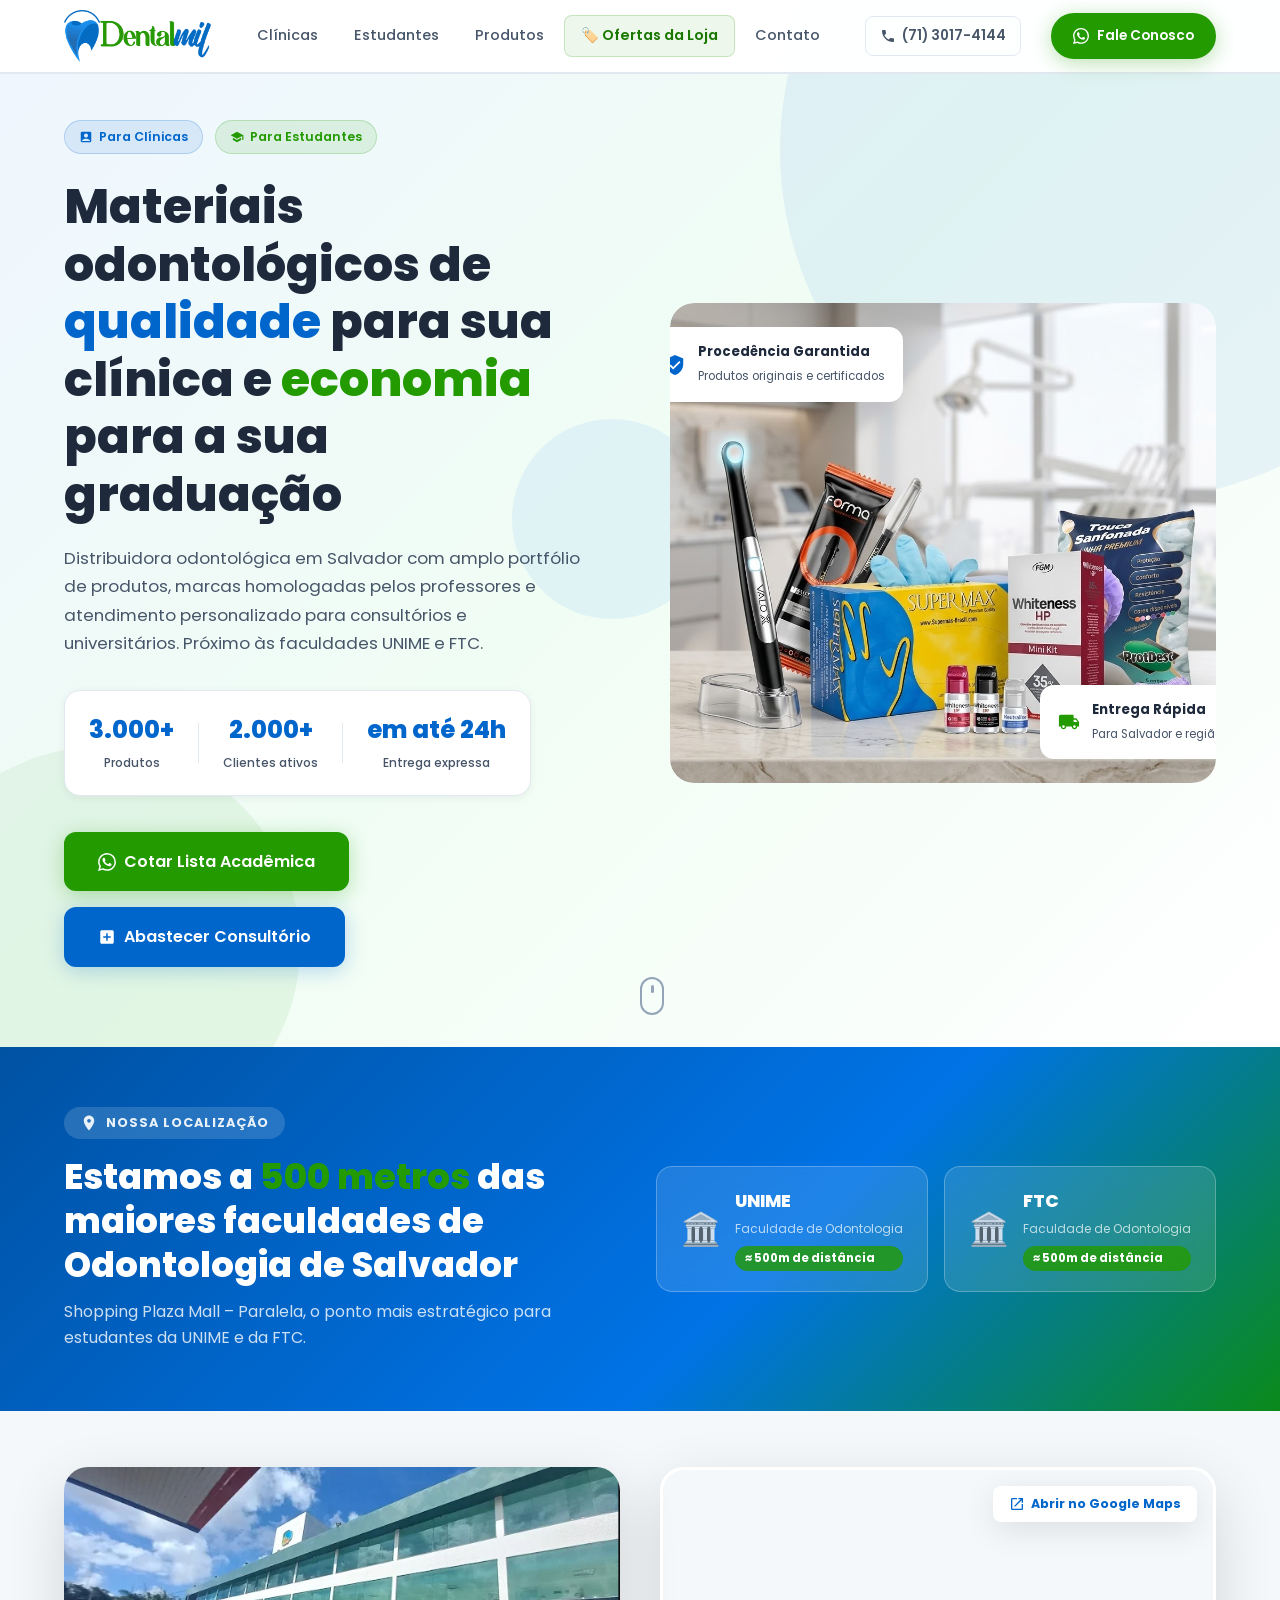
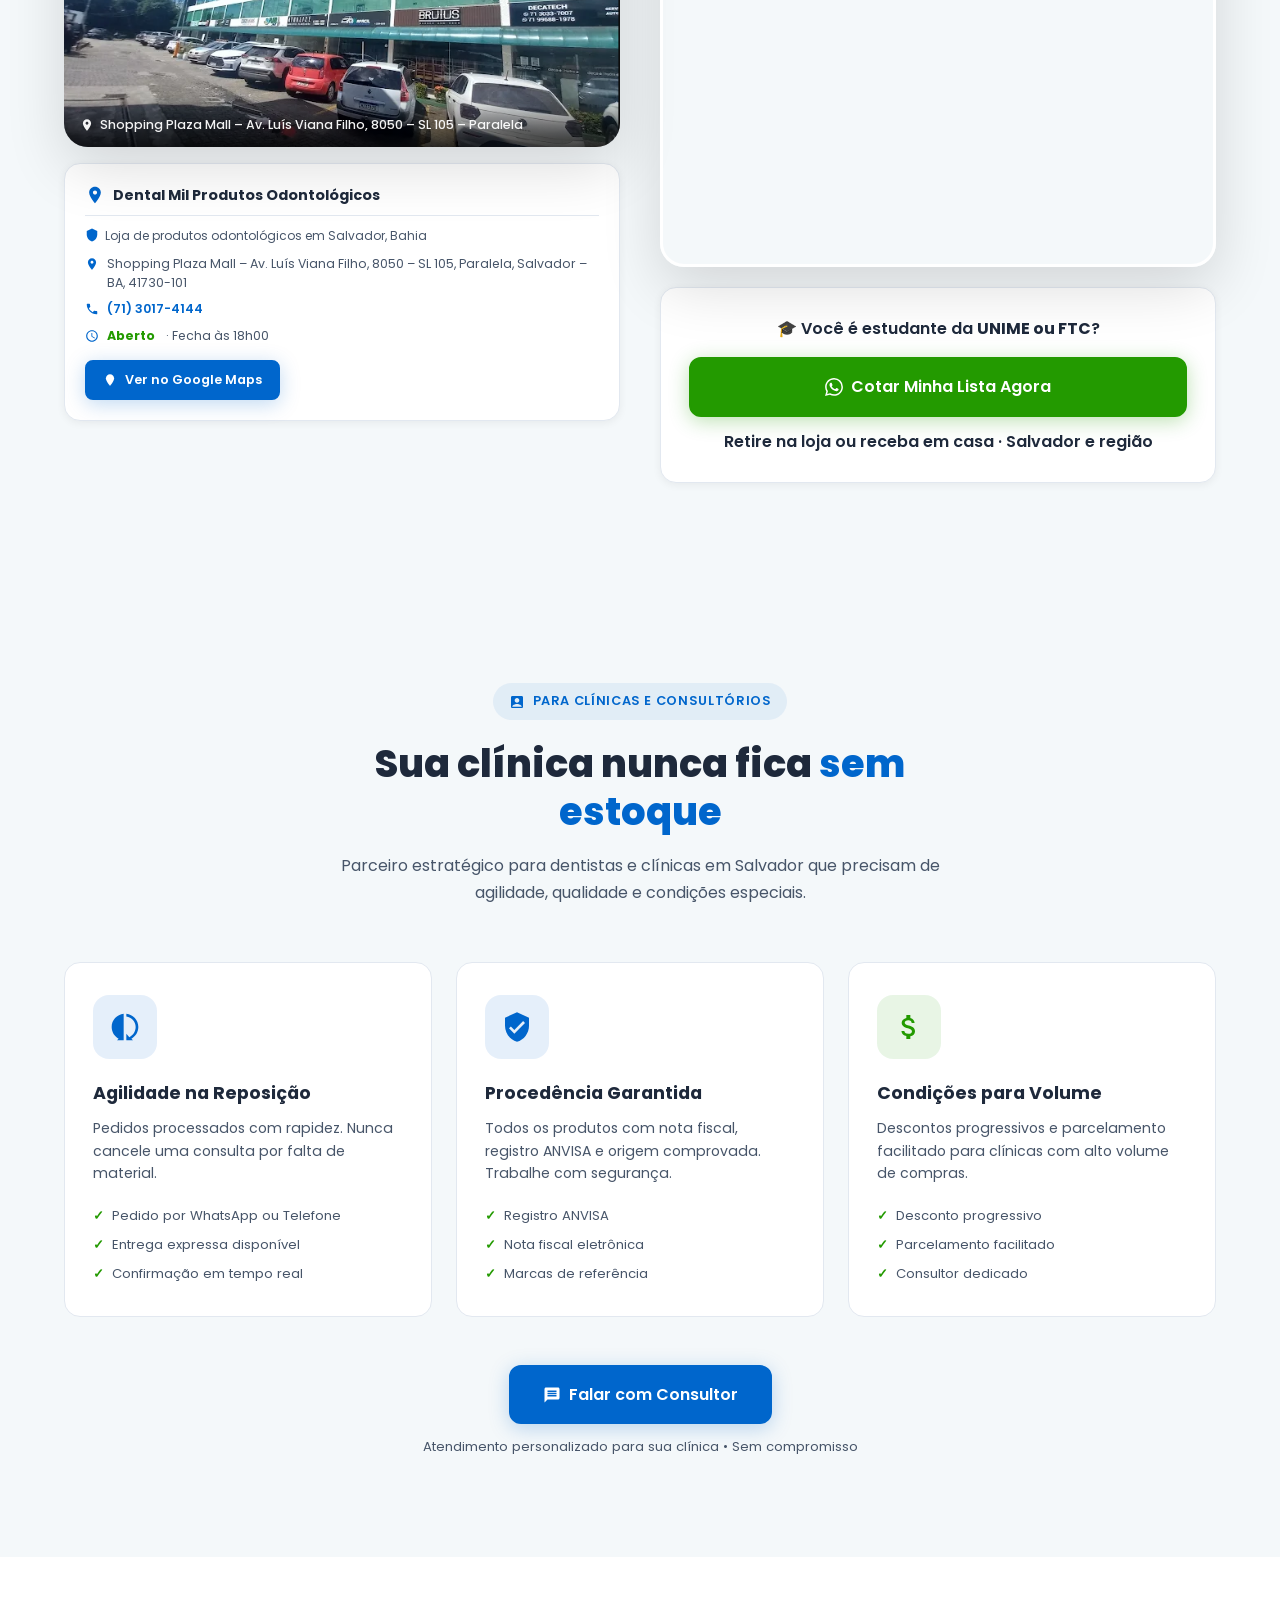
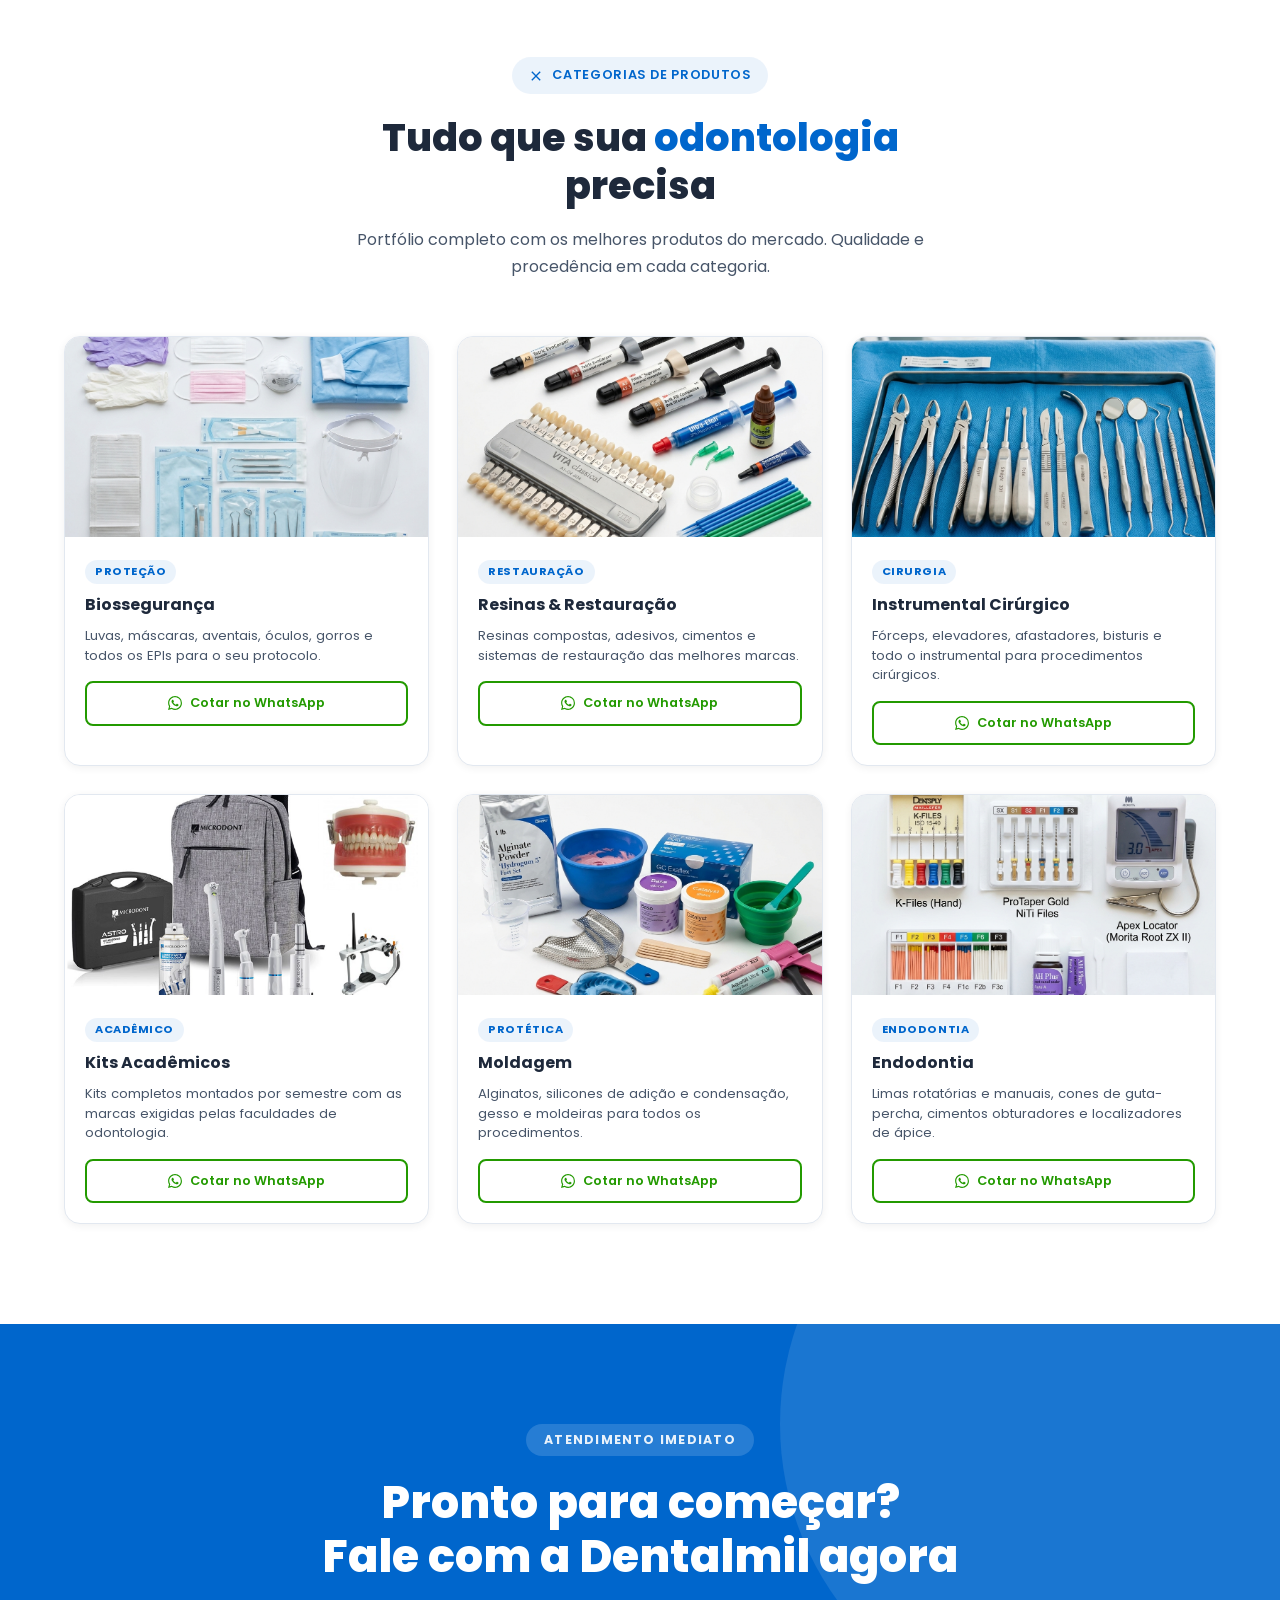
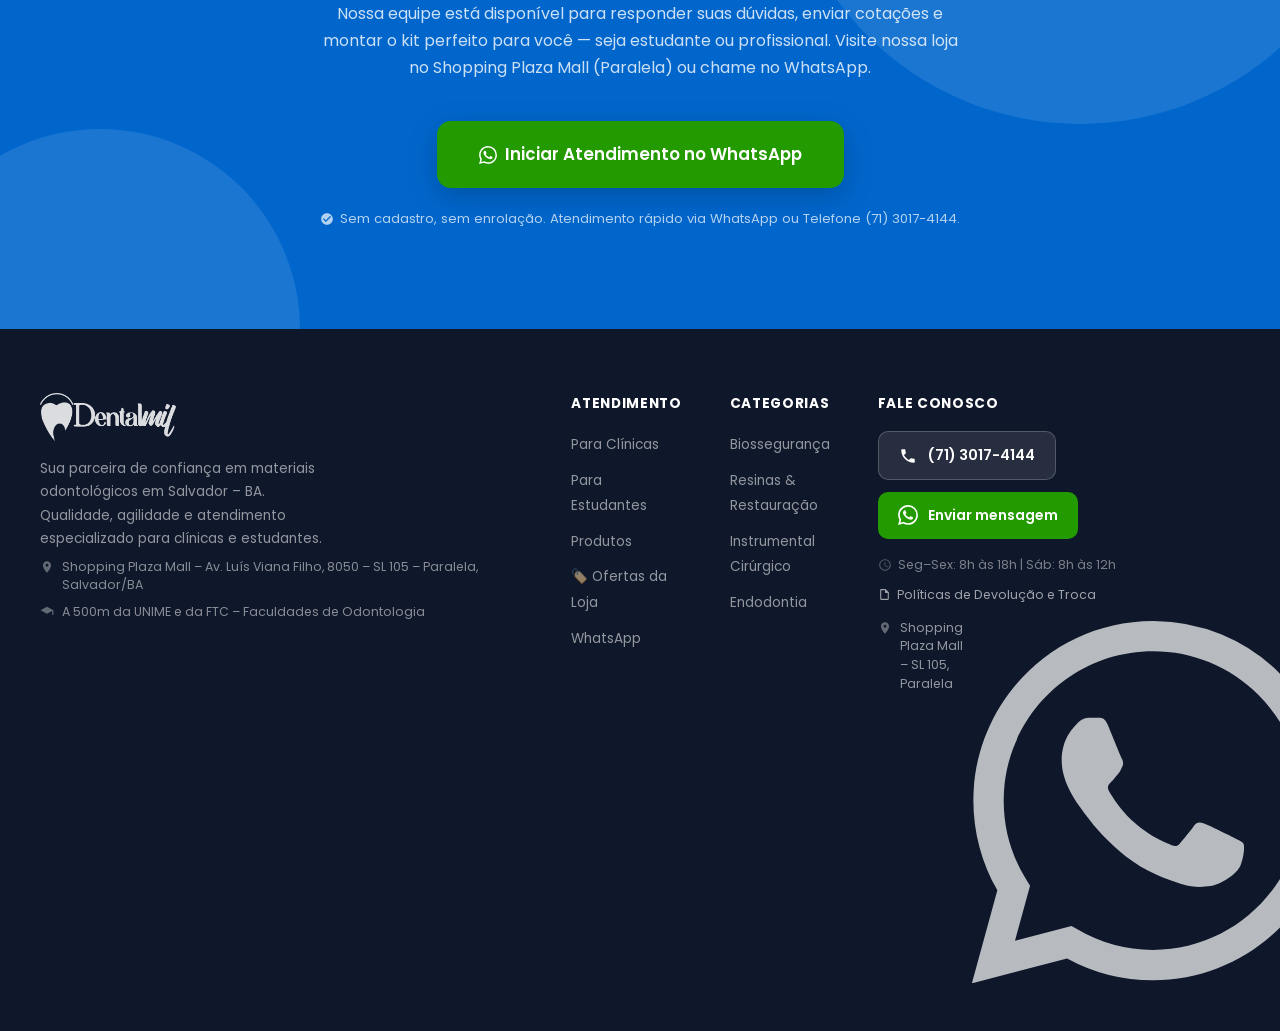
==== commit e978acb7: "feat: cria pagina de politicas de entrega/devolucao/troca e adiciona link no rodape" ====
--- a/index.html
+++ b/index.html
@@ -455,6 +455,10 @@
           Enviar mensagem
         </a>
         <p class="footer-hours"><svg width="14" height="14" viewBox="0 0 24 24" fill="currentColor"><path d="M11.99 2C6.47 2 2 6.48 2 12s4.47 10 9.99 10C17.52 22 22 17.52 22 12S17.52 2 11.99 2zM12 20c-4.42 0-8-3.58-8-8s3.58-8 8-8 8 3.58 8 8-3.58 8-8 8zm.5-13H11v6l5.25 3.15.75-1.23-4.5-2.67V7z"/></svg> Seg–Sex: 8h às 18h | Sáb: 8h às 12h</p>
+        <a href="politicas.html" style="display:inline-flex;align-items:center;gap:6px;color:rgba(255,255,255,0.6);font-size:0.78rem;text-decoration:none;margin-top:10px;transition:color 0.2s;" onmouseover="this.style.color='#fff'" onmouseout="this.style.color='rgba(255,255,255,0.6)'">
+          <svg width="13" height="13" viewBox="0 0 24 24" fill="currentColor"><path d="M14 2H6c-1.1 0-2 .9-2 2v16c0 1.1.9 2 2 2h12c1.1 0 2-.9 2-2V8l-6-6zm4 18H6V4h7v5h5v11z"/></svg>
+          Políticas de Devolução e Troca
+        </a>
         <div class="footer-address" style="margin-top:10px;">
           <svg width="14" height="14" viewBox="0 0 24 24" fill="currentColor"><path d="M12 2C8.13 2 5 5.13 5 9c0 5.25 7 13 7 13s7-7.75 7-13c0-3.87-3.13-7-7-7zm0 9.5c-1.38 0-2.5-1.12-2.5-2.5s1.12-2.5 2.5-2.5 2.5 1.12 2.5 2.5-1.12 2.5-2.5 2.5z"/></svg>
           <a href="https://maps.google.com/?q=Shopping+Plaza+Mall+Av+Luis+Viana+Filho+8050+Salvador+BA" target="_blank" style="color:rgba(255,255,255,0.55);">Shopping Plaza Mall – SL 105, Paralela</a>
--- a/style.css
+++ b/style.css
@@ -829,8 +829,12 @@
   .hero-visual { order: -1; }
   .hero-image { height: 260px; }
   .hero-image-wrapper { overflow: visible; }
-  .hero-image-badge { left: 8px; top: 16px; padding: 10px 14px; gap: 8px; }
-  .hero-image-badge--bottom { right: 8px; bottom: 16px; left: auto; padding: 10px 14px; }
+  .hero-image-badge { left: 4px; top: 12px; padding: 6px 10px; gap: 6px; width: auto; max-width: 48%; height: auto; transform: scale(0.75) !important; transform-origin: top left !important; justify-content: flex-start; }
+  .hero-image-badge div { display: block; overflow-wrap: break-word; }
+  .hero-image-badge div strong { font-size: 0.75rem; display: block; }
+  .hero-image-badge div span { display: block; font-size: 0.65rem; }
+  .hero-image-badge svg { width: 16px; height: 16px; }
+  .hero-image-badge--bottom { right: 4px; bottom: 12px; left: auto; transform-origin: bottom right !important; }
   .hero-stats { gap: 12px; padding: 14px 16px; width: 100%; }
   .hero-ctas { flex-direction: column; }
   .hero-ctas .btn { justify-content: center; width: 100%; }
@@ -850,6 +854,15 @@
   .footer-links { flex-direction: column; gap: 28px; }
   .footer-bottom-inner { flex-direction: column; text-align: center; }
   
+  /* Location */
+  .location-body { grid-template-columns: 1fr; gap: 24px; padding-top: 32px; }
+  .location-hero-inner { flex-direction: column; align-items: flex-start; gap: 24px; }
+  .location-dist-cards { width: 100%; overflow-x: auto; padding-bottom: 8px; }
+  .dist-card { flex: 1; min-width: 150px; }
+  
+  /* Maps Mobile Fix */
+  .location-map-wrap { height: 350px; }
+  
   /* Float button */
   .whatsapp-float { bottom: 20px; right: 20px; width: 54px; height: 54px; }
   .whatsapp-float svg { width: 28px; height: 28px; }
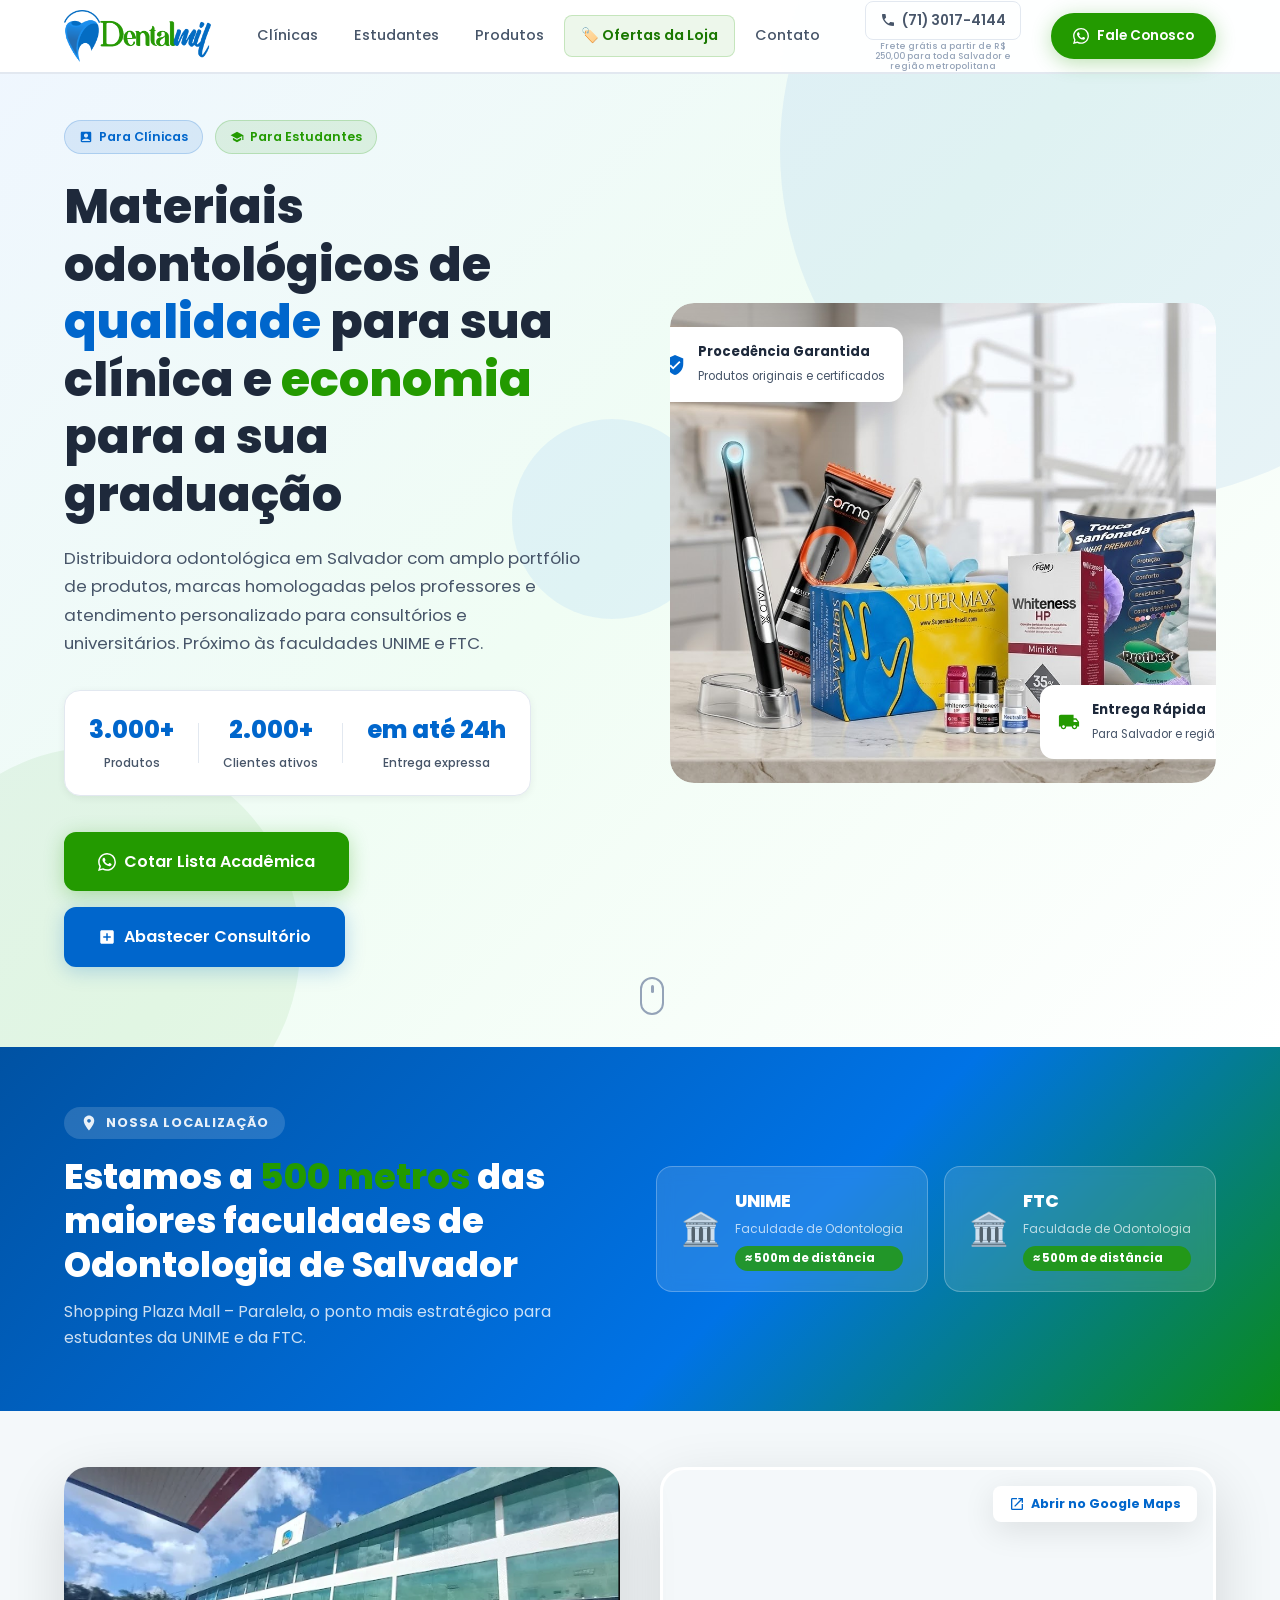
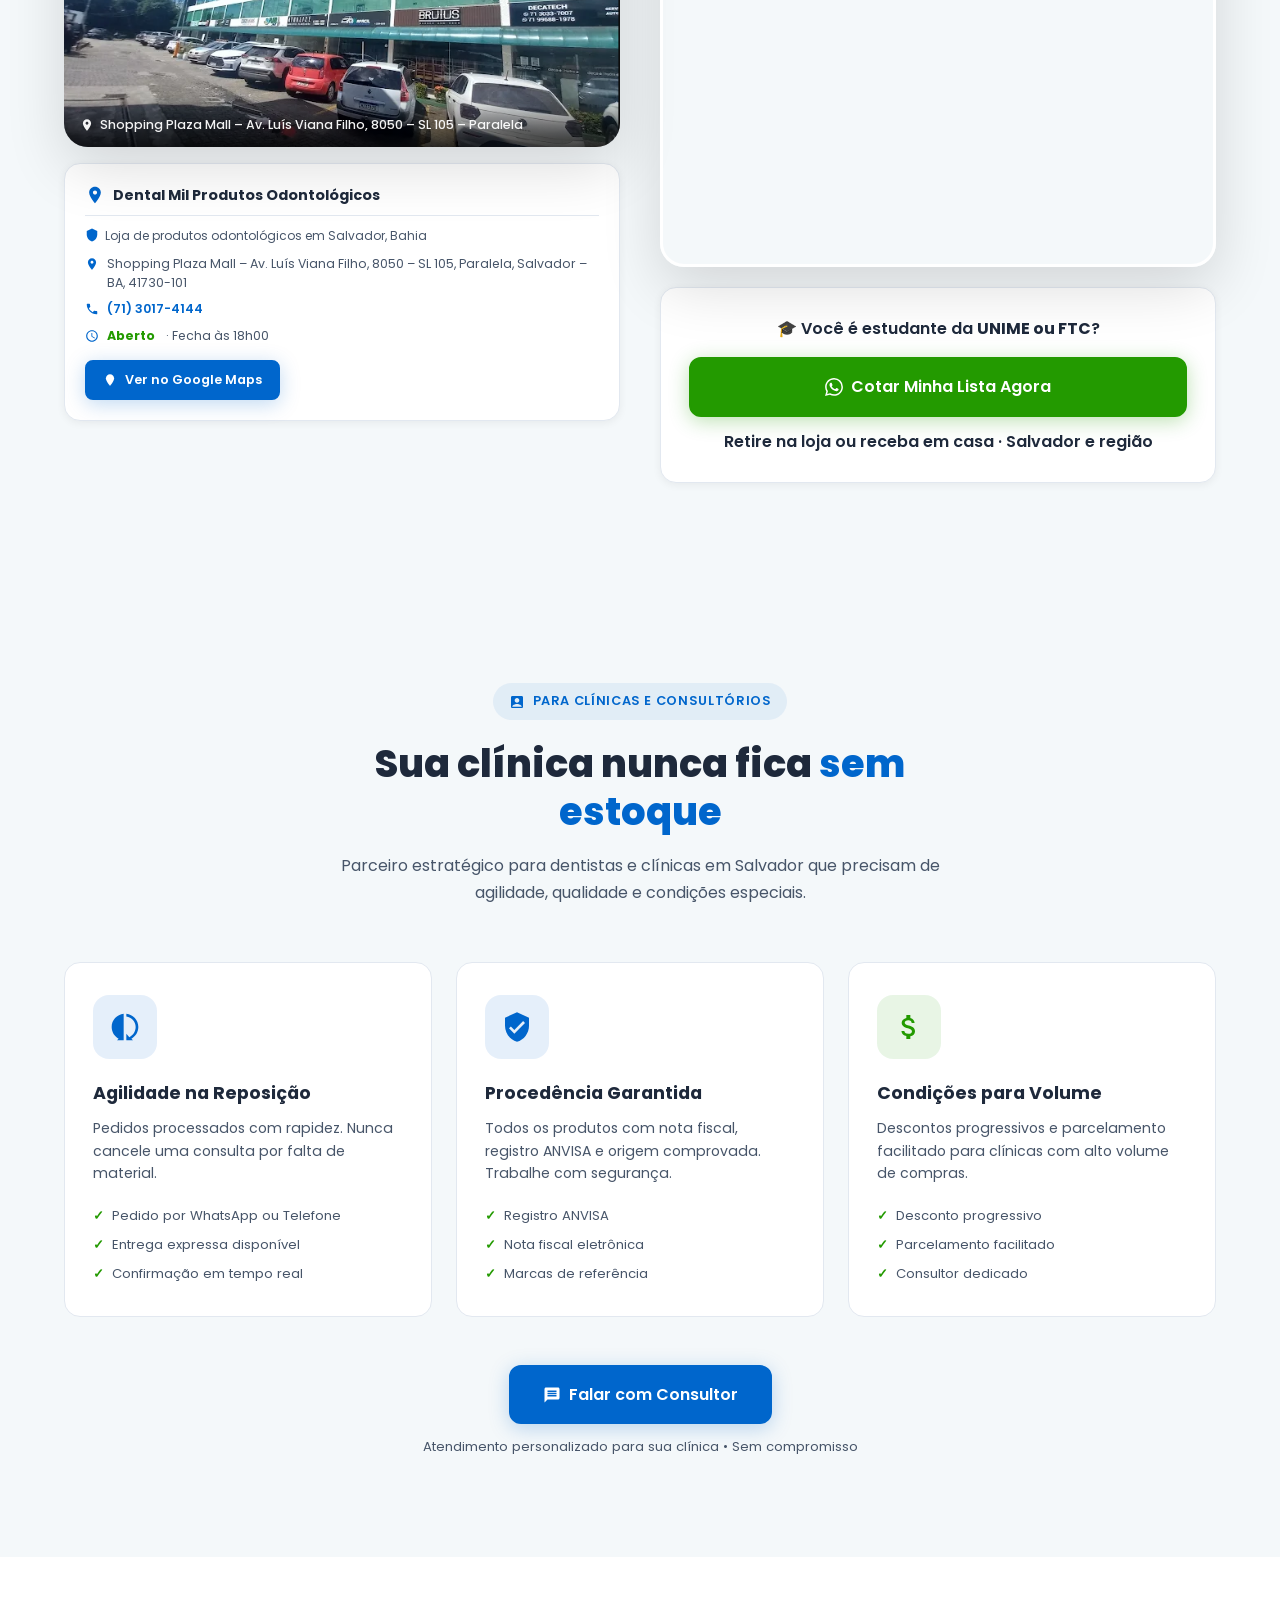
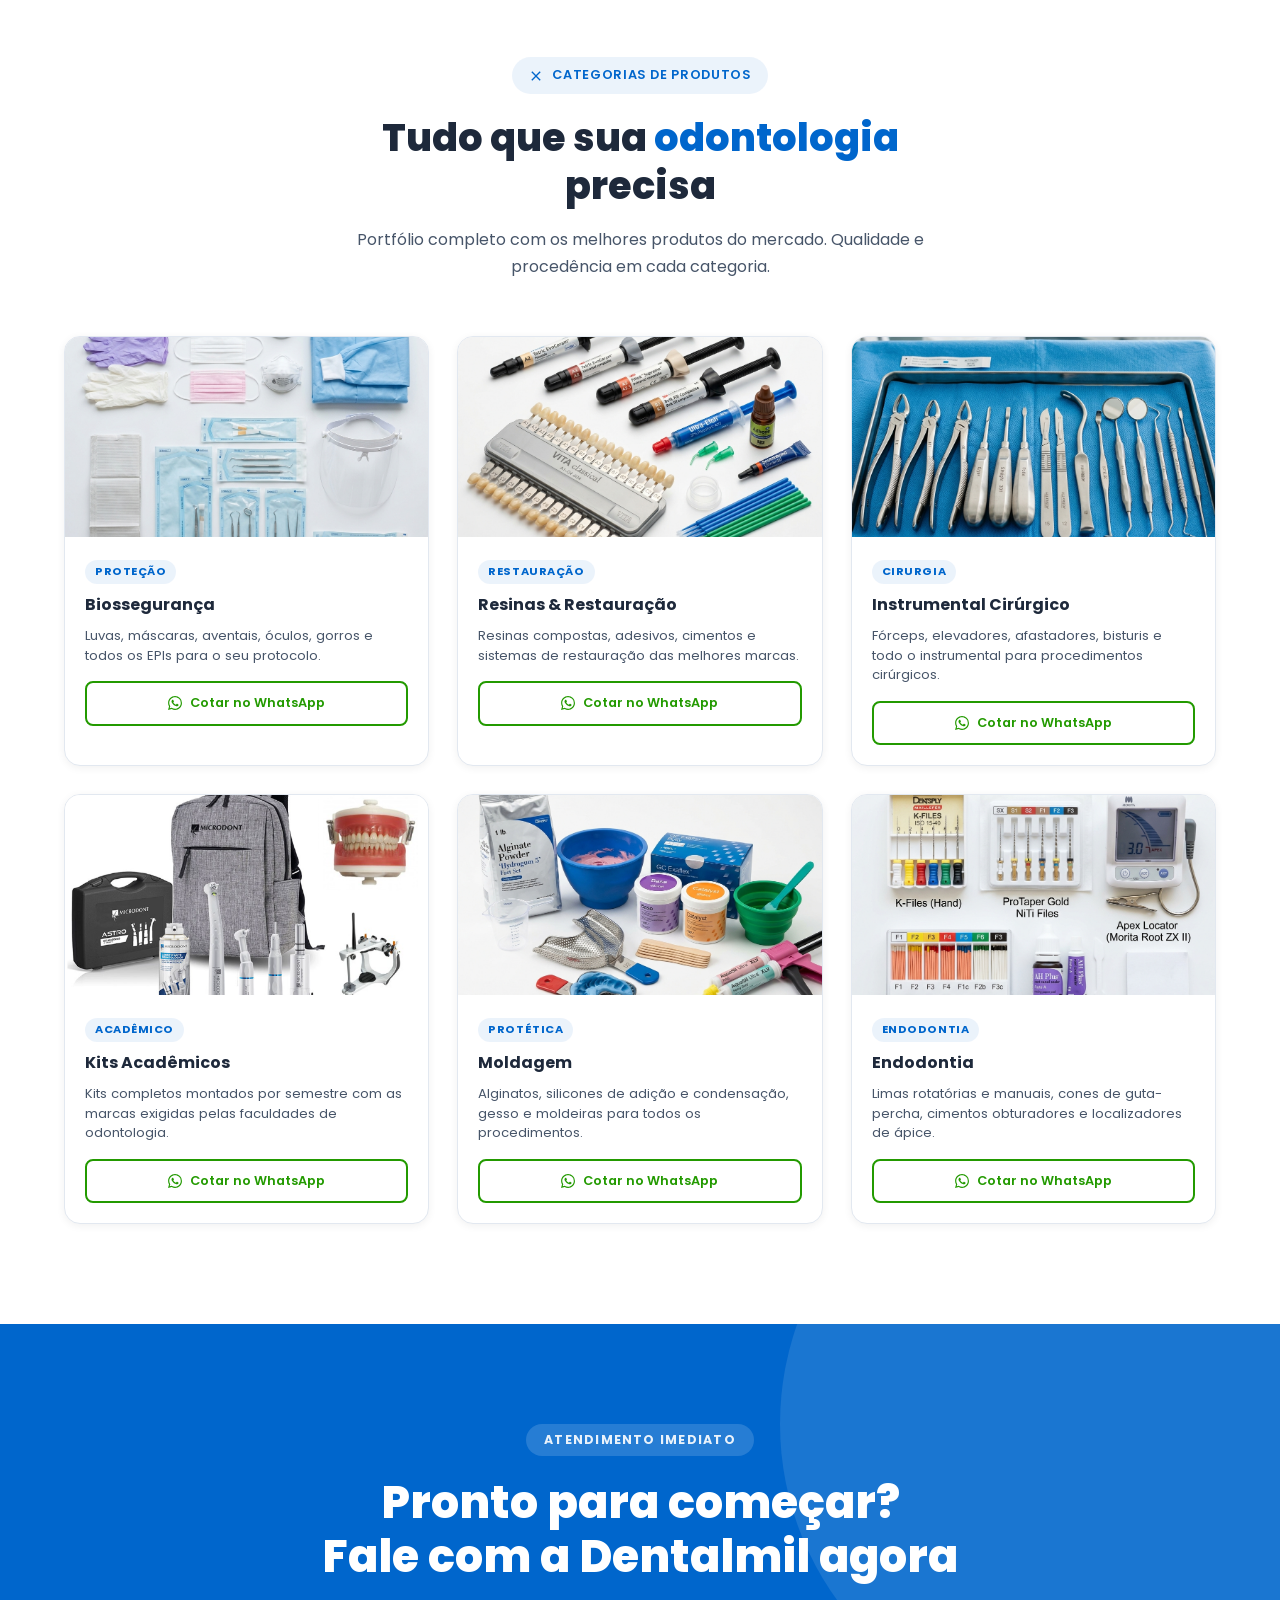
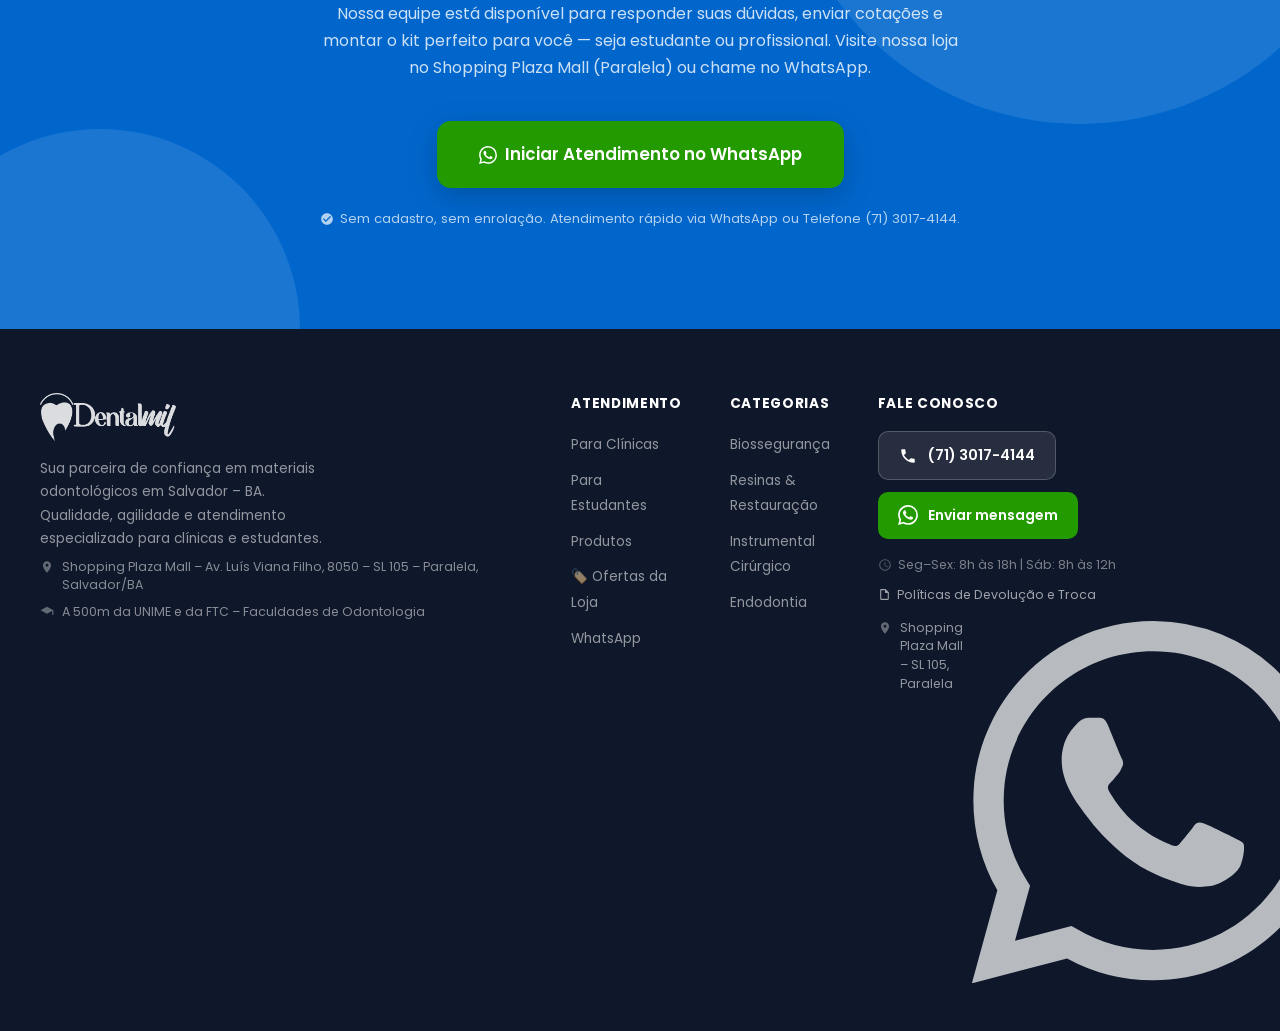
==== commit 18466639: "feat: Add free shipping text to header" ====
--- a/index.html
+++ b/index.html
@@ -40,10 +40,13 @@
           <li><a href="#contato" class="nav-link" id="nav-contato">Contato</a></li>
         </ul>
       </nav>
-      <a href="tel:+557130174144" class="header-phone" id="header-phone-btn">
-        <svg width="16" height="16" viewBox="0 0 24 24" fill="currentColor"><path d="M6.62 10.79c1.44 2.83 3.76 5.14 6.59 6.59l2.2-2.2c.27-.27.67-.36 1.02-.24 1.12.37 2.33.57 3.57.57.55 0 1 .45 1 1V20c0 .55-.45 1-1 1-9.39 0-17-7.61-17-17 0-.55.45-1 1-1h3.5c.55 0 1 .45 1 1 0 1.25.2 2.45.57 3.57.11.35.03.74-.25 1.02l-2.2 2.2z"/></svg>
-        (71) 3017-4144
-      </a>
+      <div class="header-phone-wrapper" style="display:flex; flex-direction:column; align-items:center; gap:2px;">
+        <a href="tel:+557130174144" class="header-phone" id="header-phone-btn">
+          <svg width="16" height="16" viewBox="0 0 24 24" fill="currentColor"><path d="M6.62 10.79c1.44 2.83 3.76 5.14 6.59 6.59l2.2-2.2c.27-.27.67-.36 1.02-.24 1.12.37 2.33.57 3.57.57.55 0 1 .45 1 1V20c0 .55-.45 1-1 1-9.39 0-17-7.61-17-17 0-.55.45-1 1-1h3.5c.55 0 1 .45 1 1 0 1.25.2 2.45.57 3.57.11.35.03.74-.25 1.02l-2.2 2.2z"/></svg>
+          (71) 3017-4144
+        </a>
+        <span style="font-size: 0.55rem; color: var(--text-light); text-align: center; max-width: 140px; line-height: 1.1; font-weight: 500;">Frete grátis a partir de R$ 250,00 para toda Salvador e região metropolitana</span>
+      </div>
       <a href="https://wa.me/5571992194601?text=Ol%C3%A1!%20Vim%20pelo%20site%20da%20Dentalmil%20e%20gostaria%20de%20fazer%20uma%20cota%C3%A7%C3%A3o." target="_blank" rel="noopener noreferrer" class="btn btn-whatsapp btn-pill header-cta" id="header-cta-btn">
         <svg class="icon-whatsapp" viewBox="0 0 24 24" fill="currentColor"><path d="M17.472 14.382c-.297-.149-1.758-.867-2.03-.967-.273-.099-.471-.148-.67.15-.197.297-.767.966-.94 1.164-.173.199-.347.223-.644.075-.297-.15-1.255-.463-2.39-1.475-.883-.788-1.48-1.761-1.653-2.059-.173-.297-.018-.458.13-.606.134-.133.298-.347.446-.52.149-.174.198-.298.298-.497.099-.198.05-.371-.025-.52-.075-.149-.669-1.612-.916-2.207-.242-.579-.487-.5-.669-.51-.173-.008-.371-.01-.57-.01-.198 0-.52.074-.792.372-.272.297-1.04 1.016-1.04 2.479 0 1.462 1.065 2.875 1.213 3.074.149.198 2.096 3.2 5.077 4.487.709.306 1.262.489 1.694.625.712.227 1.36.195 1.871.118.571-.085 1.758-.719 2.006-1.413.248-.694.248-1.289.173-1.413-.074-.124-.272-.198-.57-.347m-5.421 7.403h-.004a9.87 9.87 0 01-5.031-1.378l-.361-.214-3.741.982.998-3.648-.235-.374a9.86 9.86 0 01-1.51-5.26c.001-5.45 4.436-9.884 9.888-9.884 2.64 0 5.122 1.03 6.988 2.898a9.825 9.825 0 012.893 6.994c-.003 5.45-4.437 9.884-9.885 9.884m8.413-18.297A11.815 11.815 0 0012.05 0C5.495 0 .16 5.335.157 11.892c0 2.096.547 4.142 1.588 5.945L.057 24l6.305-1.654a11.882 11.882 0 005.683 1.448h.005c6.554 0 11.89-5.335 11.893-11.893a11.821 11.821 0 00-3.48-8.413z"/></svg>
         Fale Conosco
--- a/style.css
+++ b/style.css
@@ -861,7 +861,8 @@
   .dist-card { flex: 1; min-width: 150px; }
   
   /* Maps Mobile Fix */
-  .location-map-wrap { height: 350px; }
+  .location-map-wrapper { height: 350px; }
+  .location-photo-main img { height: 220px; }
   
   /* Float button */
   .whatsapp-float { bottom: 20px; right: 20px; width: 54px; height: 54px; }
@@ -880,6 +881,8 @@
   .hero-image-badge { font-size: 0.72rem; }
   .hero-image-badge strong { font-size: 0.75rem; }
   .container { padding: 0 16px; }
+  .location-map-wrapper { height: 260px; }
+  .location-photo-main img { height: 180px; }
 }
 
 /* ===== LOGO REAL ===== */
@@ -963,7 +966,7 @@
 .proximity-badge strong { color: var(--green); }
 
 @media (max-width: 768px) {
-  .header-phone { display: none; }
+  .header-phone, .header-phone-wrapper { display: none; }
 }
 
 /* ===== SECTION LOCATION ===== */
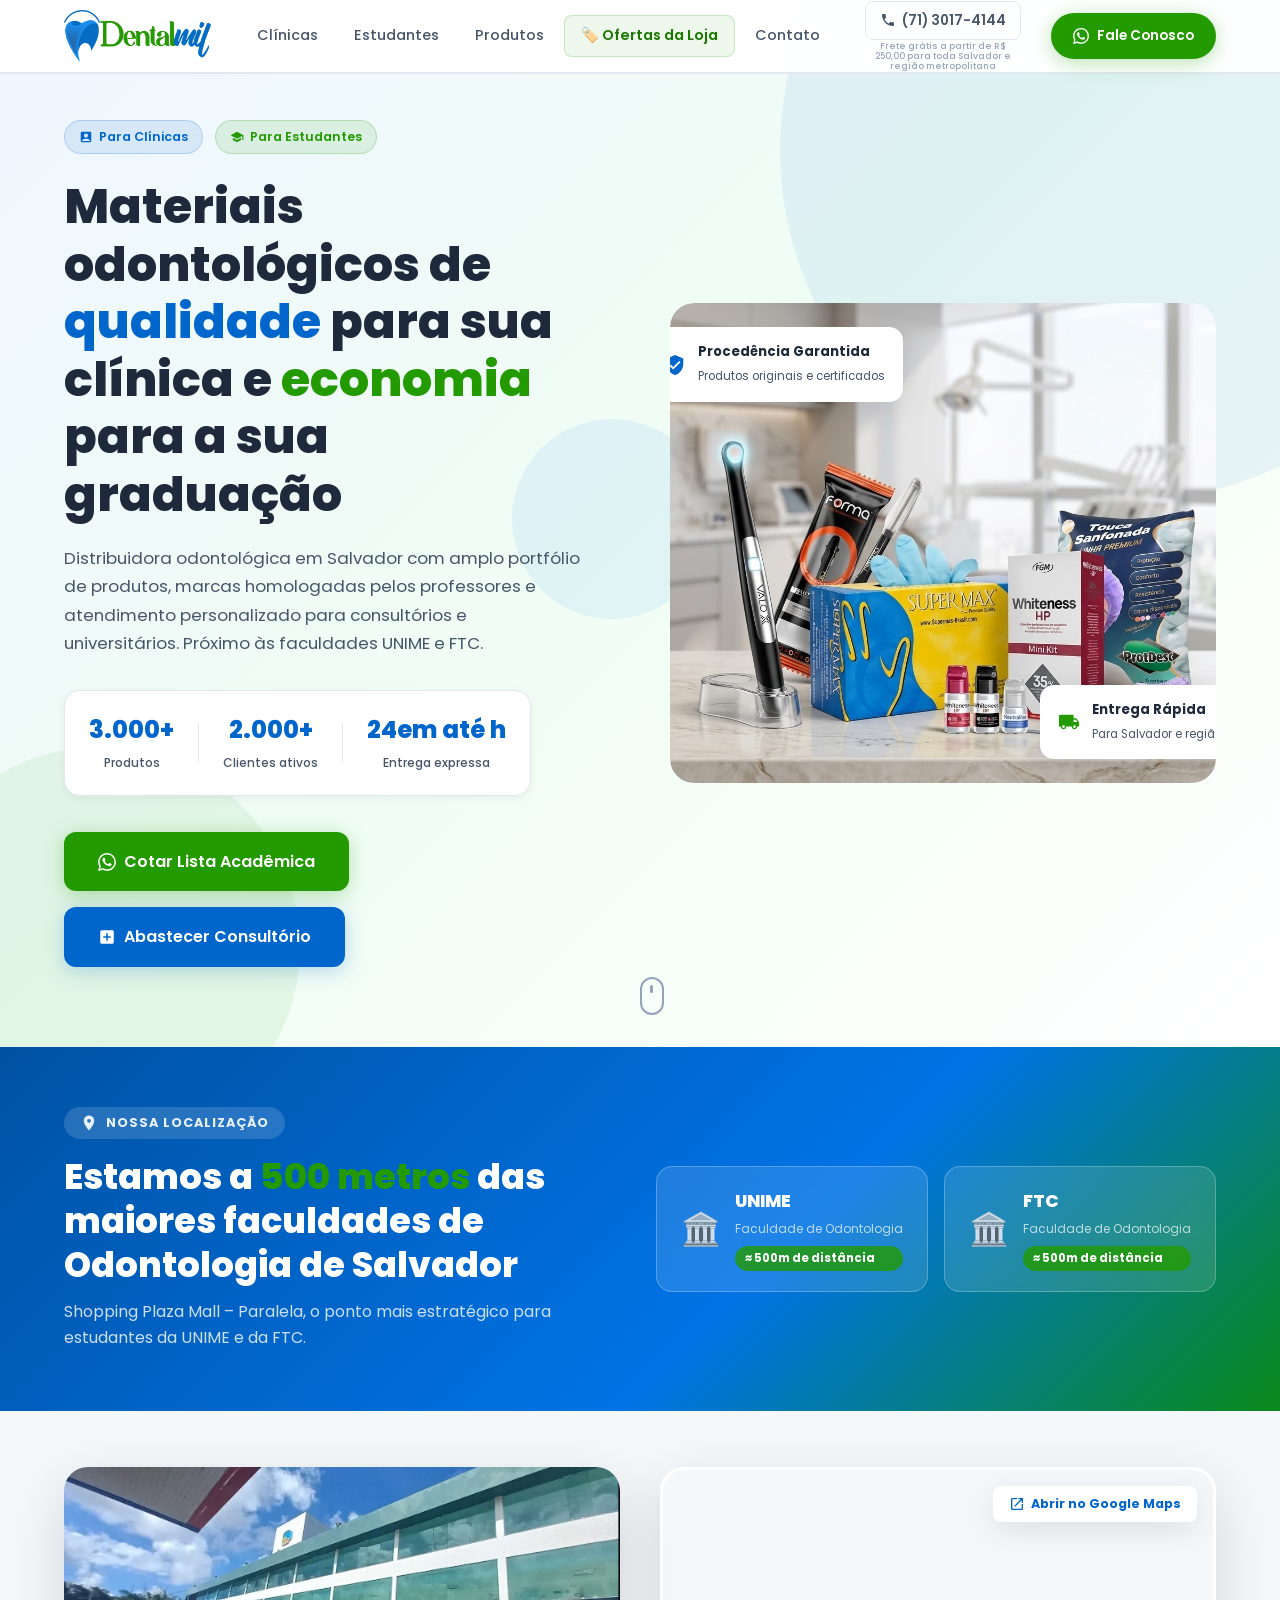
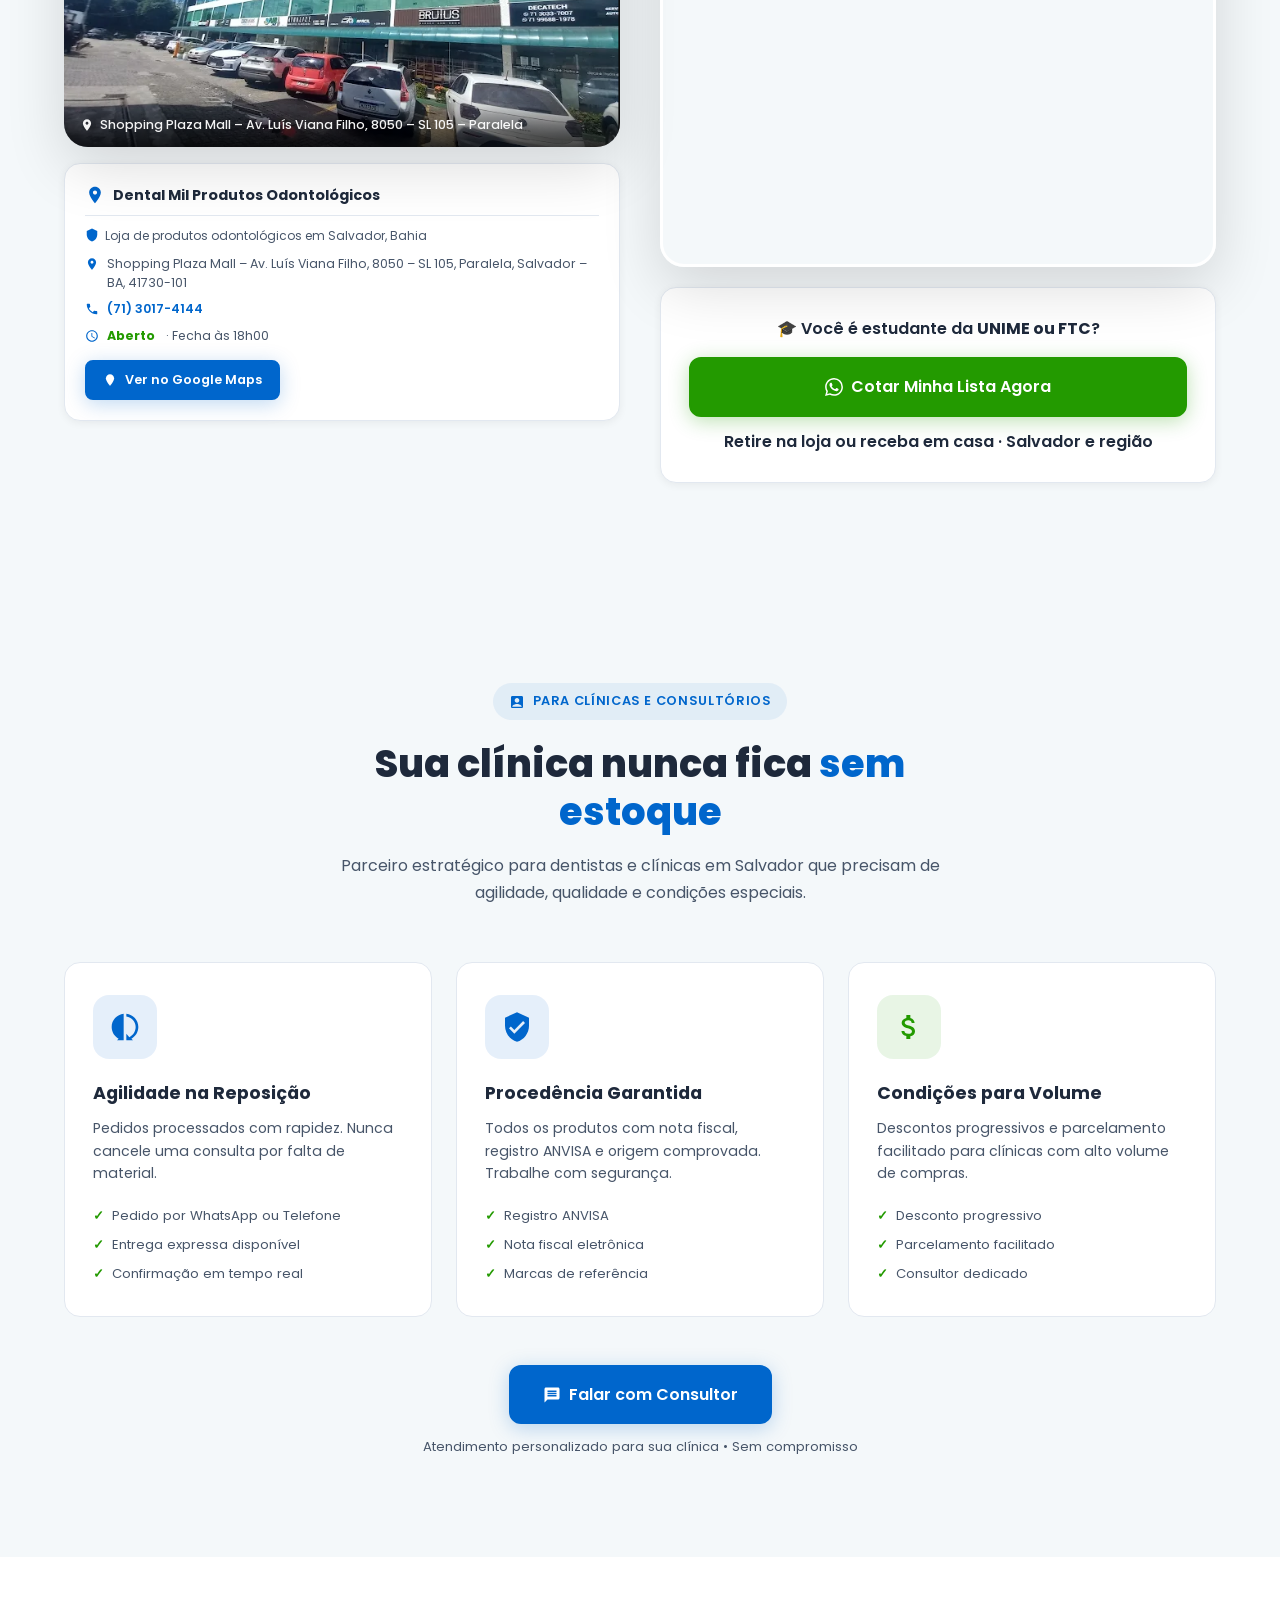
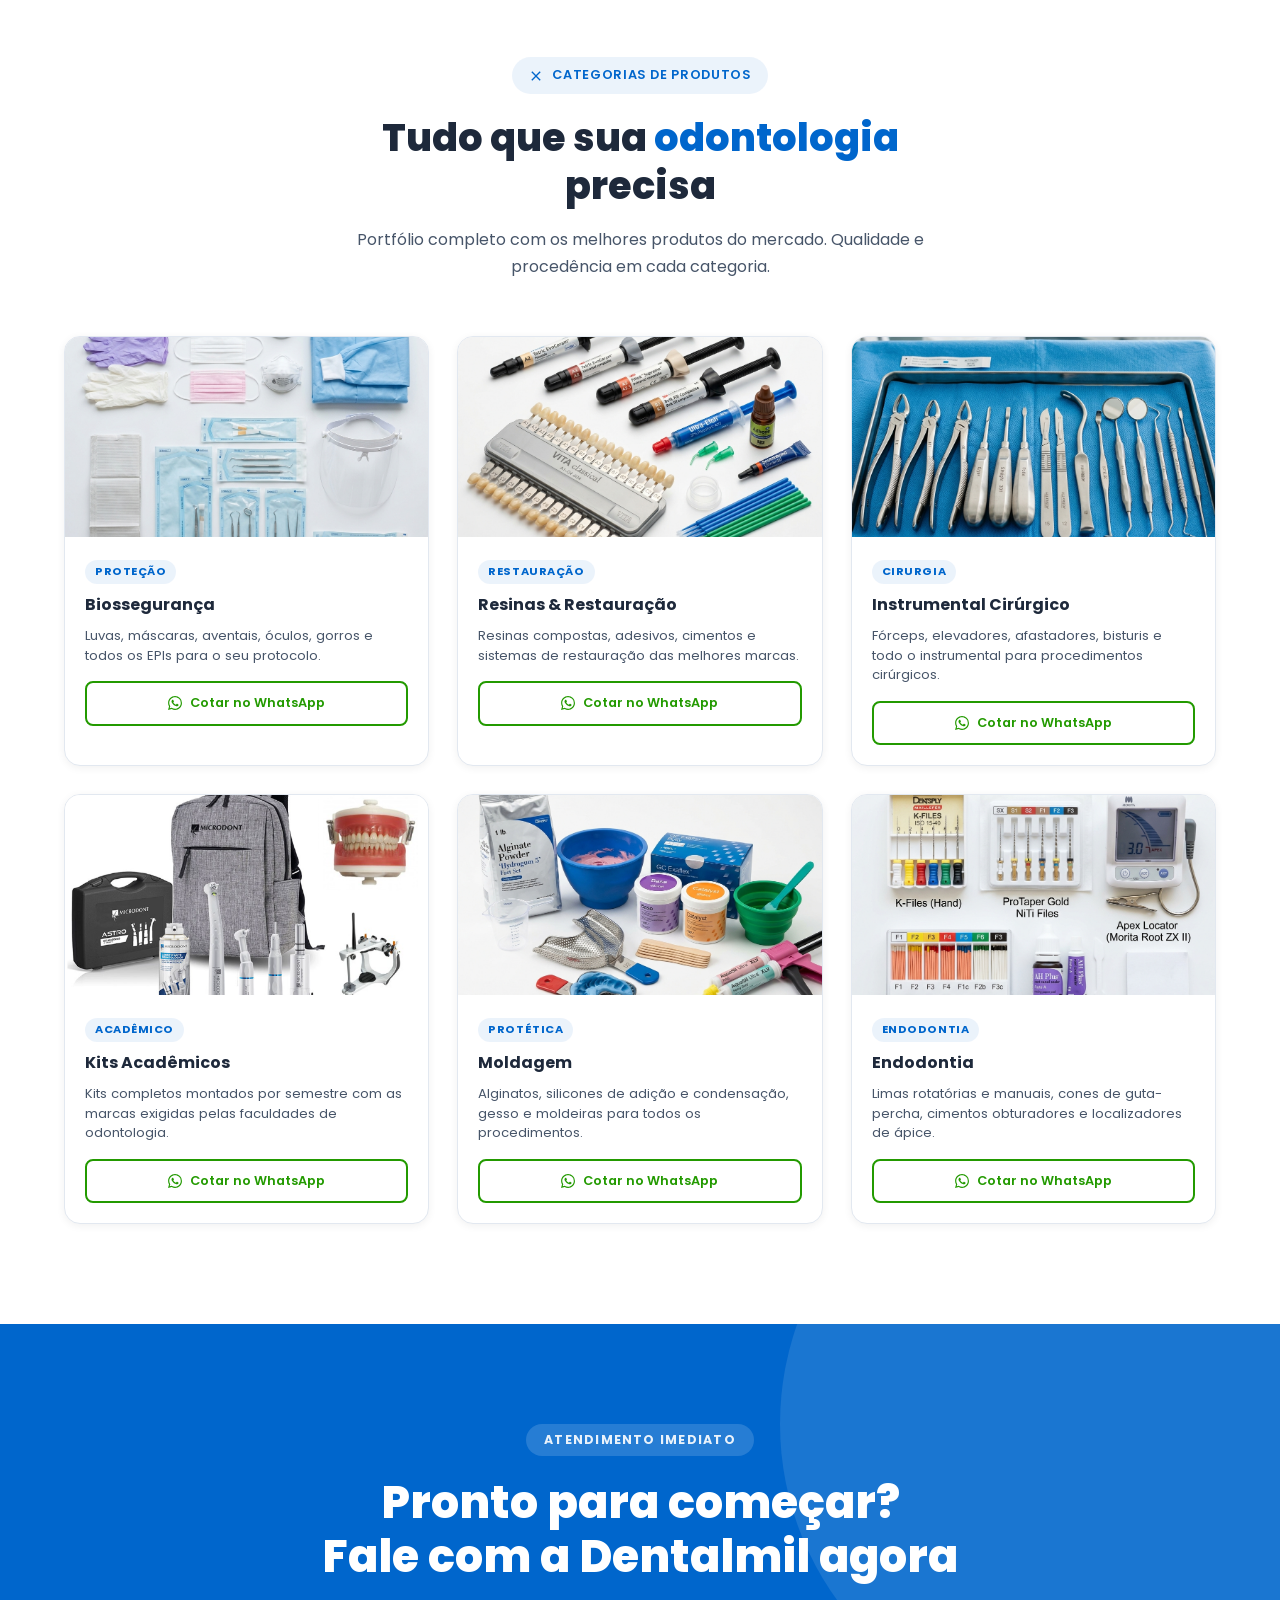
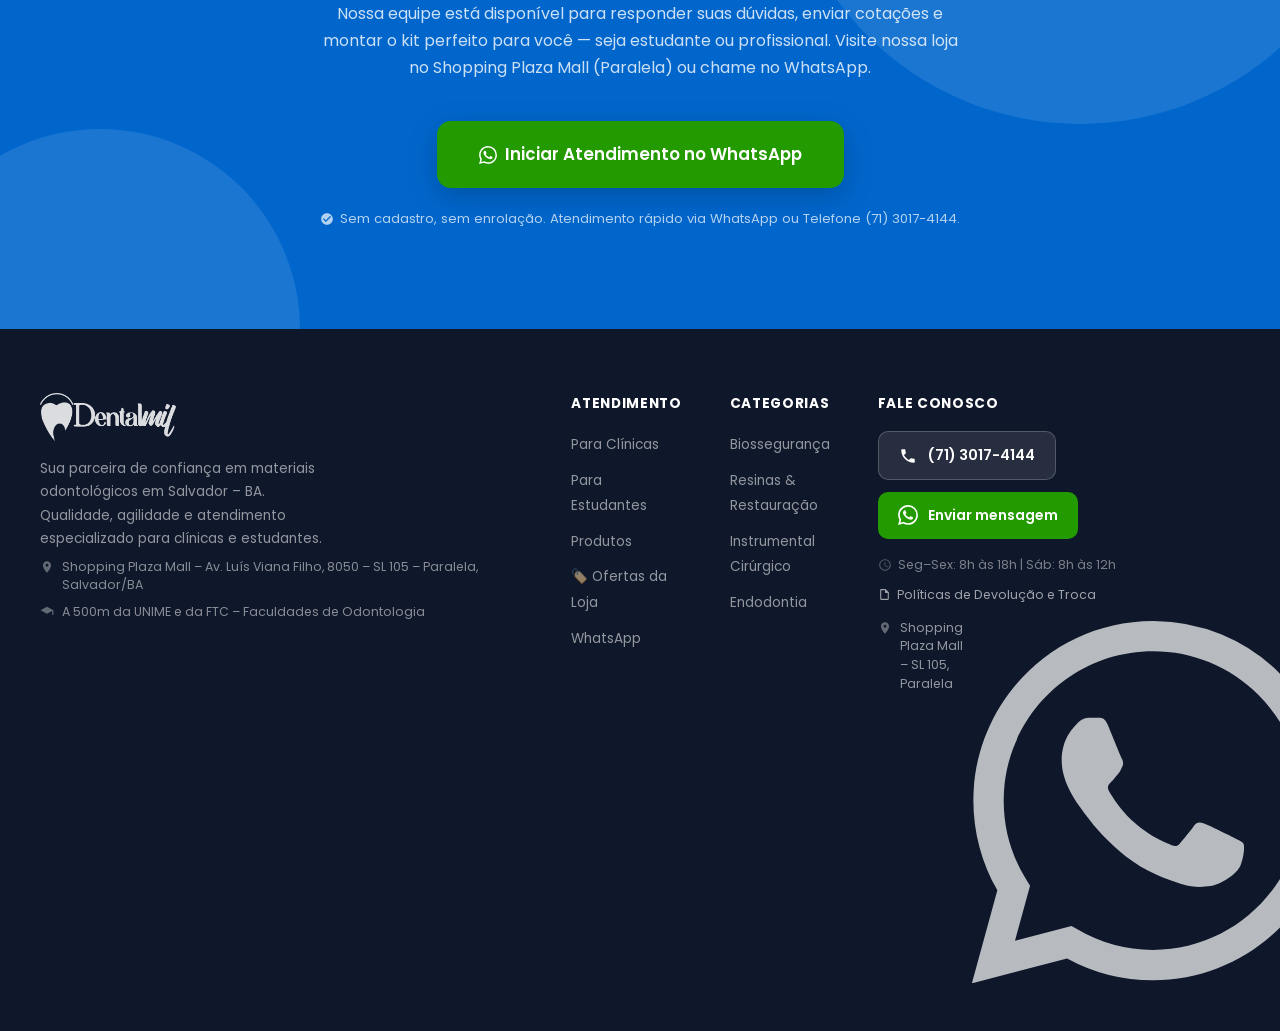
==== commit 277655e6: "fix: adiciona favicon.png e corrige erro 500 em todas as paginas HTML" ====
--- a/index.html
+++ b/index.html
@@ -1,6 +1,7 @@
 <!DOCTYPE html>
 <html lang="pt-BR">
 <head>
+  <link rel="icon" type="image/png" href="/images/favicon.png" />
   <!-- Google tag (gtag.js) -->
   <script async src="https://www.googletagmanager.com/gtag/js?id=AW-11245982934"></script>
   <script>
